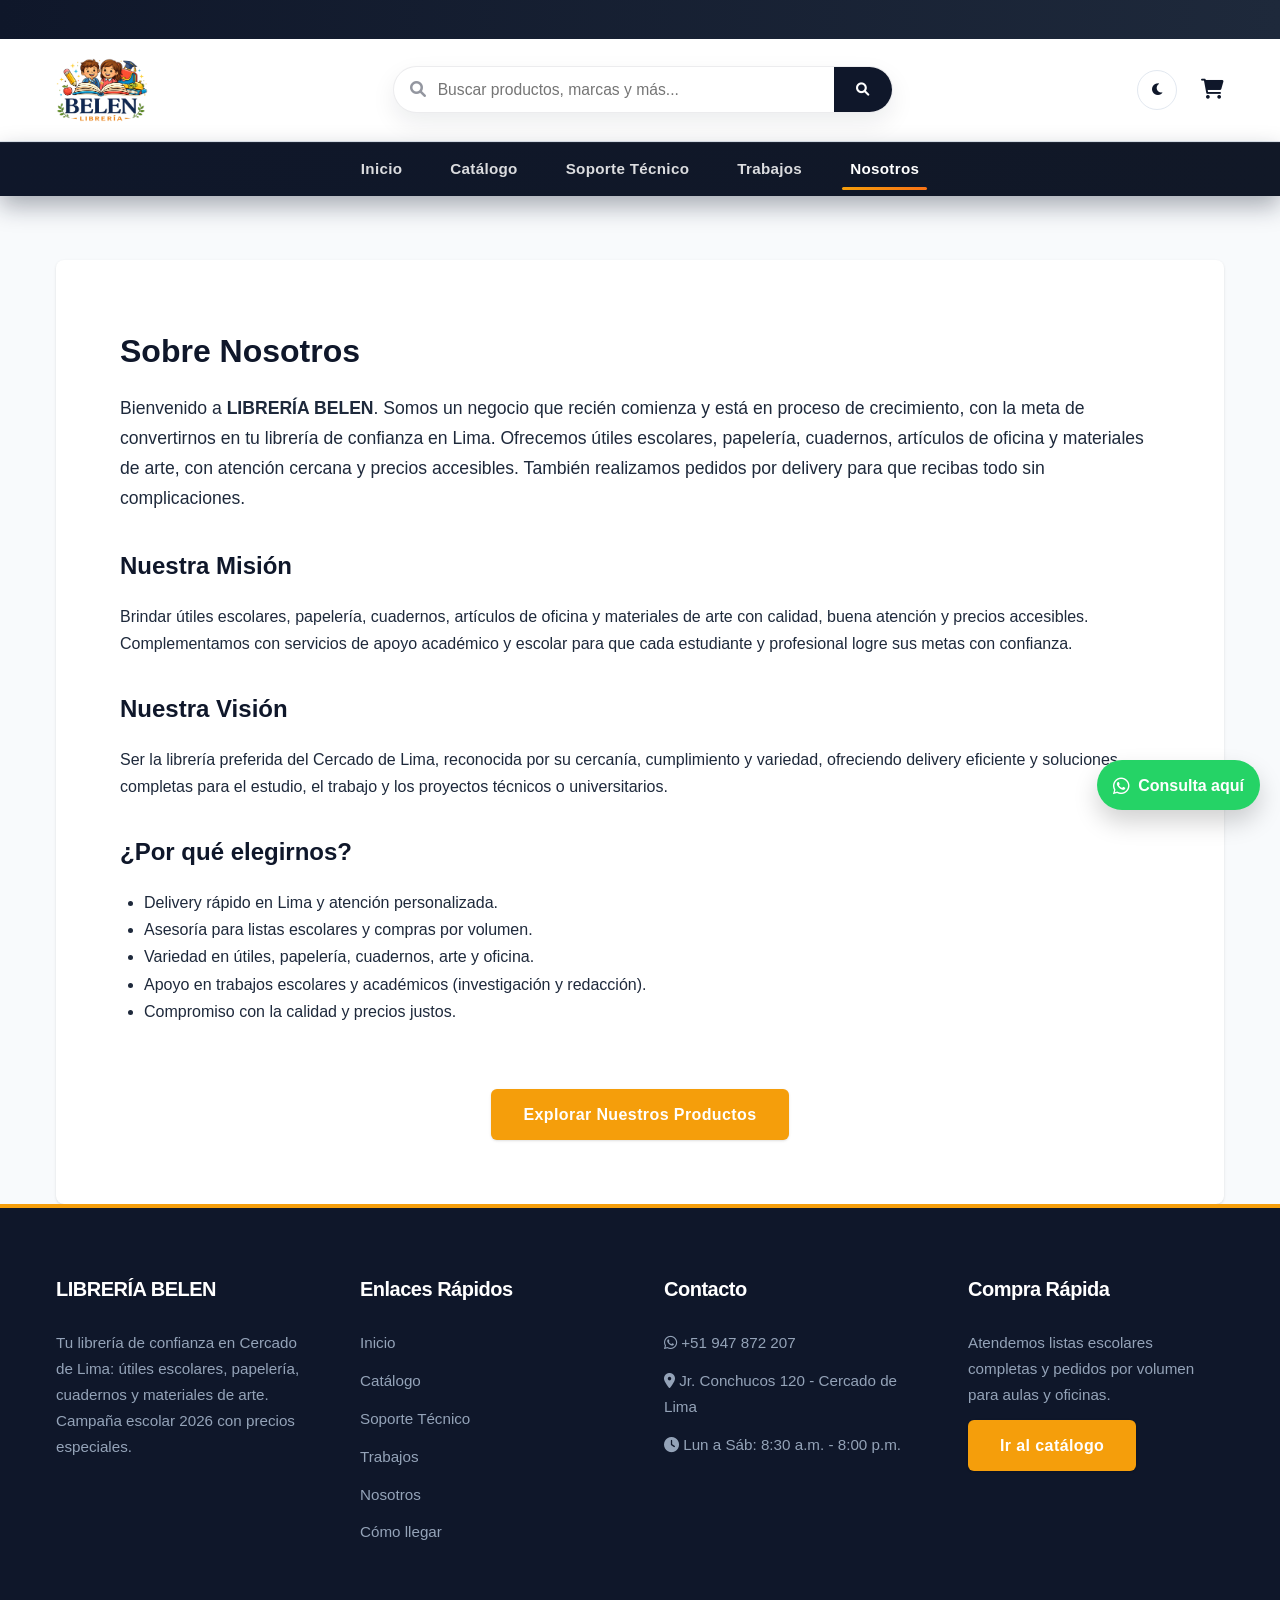
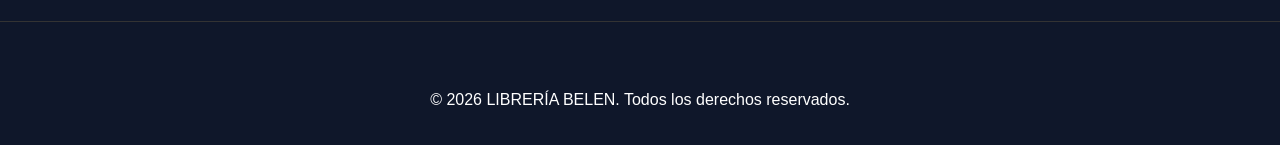
==== about.html @ 8f9d51c9 "nuevas mejoras" ====
<!DOCTYPE html>
<html lang="es">

<head>
    <meta charset="UTF-8">
    <meta name="viewport" content="width=device-width, initial-scale=1.0">
    <meta name="robots" content="index,follow,max-image-preview:large">
    <meta name="author" content="Libreria Belen">
    <meta name="description" content="Librería Belen: suministros de oficina, útiles escolares y materiales de arte con calidad y buen precio. Atención personalizada y campaña escolar 2026.">
    <meta http-equiv="Content-Security-Policy" content="default-src 'self'; base-uri 'self'; form-action 'self'; frame-ancestors 'self'; object-src 'none'; script-src 'self' 'unsafe-inline' https://static.cloudflareinsights.com; style-src 'self' 'unsafe-inline'; img-src 'self' data: https://via.placeholder.com; font-src 'self'; connect-src 'self' https://cloudflareinsights.com; frame-src https://www.google.com; upgrade-insecure-requests">
    <title>Nosotros - LIBRERÍA BELEN</title>
    <link rel="canonical" href="https://libreria-belen.com/about">
    <link rel="alternate" hreflang="es-PE" href="https://libreria-belen.com/about">
    <meta property="og:type" content="website">
    <meta property="og:site_name" content="Libreria Belen">
    <meta property="og:title" content="Nosotros - LIBRERIA BELEN">
    <meta property="og:description" content="Conoce nuestra historia, misión y visión en Librería Belén.">
    <meta property="og:url" content="https://libreria-belen.com/about">
    <meta property="og:image" content="https://libreria-belen.com/img/logonuevo.png">
    <meta name="twitter:card" content="summary_large_image">
    <meta name="cf-beacon-token" content="YOUR_CF_BEACON_TOKEN">
    <link rel="preconnect" href="https://wa.me" crossorigin>
    <link rel="stylesheet" href="css/style.css?v=20260213a">
    <link rel="stylesheet" href="vendor/fontawesome/css/all.min.css">
    <script type="application/ld+json">
        {
            "@context": "https://schema.org",
            "@type": "AboutPage",
            "name": "Sobre Libreria Belen",
            "url": "https://libreria-belen.com/about"
        }
    </script>
</head>

<body>
    <a class="skip-link" href="#main-content">Saltar al contenido principal</a>

    <div class="announcement-bar">
        <div class="announcement-content">
            <p><i class="fas fa-store"></i> Atención en tienda: Lun a Sáb de 8:30 a.m. a 8:00 p.m.</p>
            <a href="https://wa.me/51947872207?text=Hola%20Librer%C3%ADa%20Bel%C3%A9n%2C%20quisiera%20consultar%20sobre%20sus%20productos%2C%20stock%20y%20precios." target="_blank" rel="noopener">
                <i class="fab fa-whatsapp"></i> Pedidos por WhatsApp
            </a>
        </div>
    </div>

    <!-- Encabezado -->
    <header class="main-header">
        <div class="header-container">
            <a href="index.html" class="logo">
                <img src="img/logonuevo.png" alt="Librería Belen" width="220" height="64" decoding="async" fetchpriority="high">
            </a>

            <div class="search-bar" style="position: relative;">
                <input type="text" id="searchInput" placeholder="Buscar productos, marcas y más..."
                    oninput="handleSearchInput(this.value)">
                <button type="button" onclick="executeSearch()" aria-label="Buscar productos"><i class="fas fa-search"></i></button>
                <div id="searchResults" class="search-results-dropdown"></div>
            </div>

            <div class="nav-icons">
                <button type="button" class="theme-toggle" data-theme-toggle aria-label="Cambiar tema visual">
                    <i class="fas fa-moon"></i>
                </button>
                <button type="button" class="cart-icon" onclick="window.location.href='catalog.html'" aria-label="Ir al catálogo">
                    <i class="fas fa-shopping-cart"></i>
                    <span class="cart-count">0</span>
                </button>
                <button type="button" class="mobile-menu-btn" onclick="toggleMobileMenu()" aria-label="Abrir menú móvil">
                    <i class="fas fa-bars"></i>
                </button>
            </div>
        </div>
    </header>

    <nav class="nav-links">
        <div class="container">
            <ul>
                <li><a href="index.html">Inicio</a></li>
                <li><a href="catalog.html">Catálogo</a></li>
                <li><a href="support.html">Soporte Técnico</a></li>
                <li><a href="trabajos.html">Trabajos</a></li>
                <li><a href="about.html" class="active">Nosotros</a></li>
            </ul>
        </div>
    </nav>

    <!-- Contenido principal -->
    <main id="main-content" class="container" tabindex="-1">
        <div class="about-content">
            <h1 style="color: var(--primary-color); margin-bottom: var(--spacing-sm);">Sobre Nosotros</h1>
            <p style="font-size: 1.1rem; margin-bottom: var(--spacing-md);">
                Bienvenido a <strong>LIBRERÍA BELEN</strong>. Somos un negocio que recién comienza y está en proceso de
                crecimiento, con la meta de convertirnos en tu librería de confianza en Lima. Ofrecemos útiles escolares,
                papelería, cuadernos, artículos de oficina y materiales de arte, con atención cercana y precios accesibles.
                También realizamos pedidos por delivery para que recibas todo sin complicaciones.
            </p>

            <h2 style="color: var(--primary-color); margin-bottom: var(--spacing-sm);">Nuestra Misión</h2>
            <p style="margin-bottom: var(--spacing-md);">
                Brindar útiles escolares, papelería, cuadernos, artículos de oficina y materiales de arte con calidad,
                buena atención y precios accesibles. Complementamos con servicios de apoyo académico y escolar para que
                cada estudiante y profesional logre sus metas con confianza.
            </p>

            <h2 style="color: var(--primary-color); margin-bottom: var(--spacing-sm);">Nuestra Visión</h2>
            <p style="margin-bottom: var(--spacing-md);">
                Ser la librería preferida del Cercado de Lima, reconocida por su cercanía, cumplimiento y variedad,
                ofreciendo delivery eficiente y soluciones completas para el estudio, el trabajo y los proyectos
                técnicos o universitarios.
            </p>

            <h2 style="color: var(--primary-color); margin-bottom: var(--spacing-sm);">¿Por qué elegirnos?</h2>
            <ul style="list-style: disc; margin-left: 1.5rem; margin-bottom: var(--spacing-md);">
                <li>Delivery rápido en Lima y atención personalizada.</li>
                <li>Asesoría para listas escolares y compras por volumen.</li>
                <li>Variedad en útiles, papelería, cuadernos, arte y oficina.</li>
                <li>Apoyo en trabajos escolares y académicos (investigación y redacción).</li>
                <li>Compromiso con la calidad y precios justos.</li>
            </ul>

            <div style="text-align: center; margin-top: var(--spacing-lg);">
                <a href="catalog.html" class="btn btn-primary">Explorar Nuestros Productos</a>
            </div>
        </div>
    </main>

    <!-- Pie de pagina -->
    <footer>
        <div class="container footer-content">
            <div class="footer-section">
                <h3>LIBRERÍA BELEN</h3>
                <p>Tu librería de confianza en Cercado de Lima: útiles escolares, papelería, cuadernos y materiales de arte. Campaña escolar 2026 con precios especiales.</p>
            </div>
            <div class="footer-section">
                <h3>Enlaces Rápidos</h3>
                <ul>
                    <li><a href="index.html">Inicio</a></li>
                    <li><a href="catalog.html">Catálogo</a></li>
                    <li><a href="support.html">Soporte Técnico</a></li>
                    <li><a href="trabajos.html">Trabajos</a></li>
                    <li><a href="about.html">Nosotros</a></li>
                    <li><a href="https://maps.app.goo.gl/QyMt76Eo8Yr2KrZt5" target="_blank" rel="noopener">Cómo llegar</a></li>
                </ul>
            </div>
            <div class="footer-section">
                <h3>Contacto</h3>
                <p>
                    <i class="fab fa-whatsapp"></i>
                    <a href="https://wa.me/51947872207?text=Hola%20Librer%C3%ADa%20Bel%C3%A9n%2C%20quisiera%20consultar%20sobre%20sus%20productos%2C%20stock%20y%20precios." target="_blank" rel="noopener">+51 947 872 207</a>
                </p>
                <p><i class="fas fa-map-marker-alt"></i> Jr. Conchucos 120 - Cercado de Lima</p>
                <p><i class="fas fa-clock"></i> Lun a Sáb: 8:30 a.m. - 8:00 p.m.</p>
            </div>
            <div class="footer-section">
                <h3>Compra Rápida</h3>
                <p>Atendemos listas escolares completas y pedidos por volumen para aulas y oficinas.</p>
                <a class="btn btn-primary" href="catalog.html">Ir al catálogo</a>
            </div>
        </div>
        <div
            style="text-align: center; padding-top: var(--spacing-lg); border-top: 1px solid #333; margin-top: var(--spacing-lg);">
            <p>&copy; <span data-current-year>2026</span> LIBRERÍA BELEN. Todos los derechos reservados.</p>
        </div>
    </footer>

    <!-- Navegacion inferior movil -->
    <nav class="mobile-bottom-nav">
        <a href="index.html">
            <i class="fas fa-home"></i>
            <span>Inicio</span>
        </a>
        <a href="catalog.html">
            <i class="fas fa-th"></i>
            <span>Catálogo</span>
        </a>
        <a href="#" onclick="openCart(); return false;">
            <i class="fas fa-shopping-cart"></i>
            <span>Carrito</span>
        </a>
        <a href="about.html" class="active">
            <i class="fas fa-info-circle"></i>
            <span>Nosotros</span>
        </a>
        <a href="support.html">
            <i class="fas fa-tools"></i>
            <span>Soporte</span>
        </a>
    </nav>

    <a class="whatsapp-float" href="https://wa.me/51947872207?text=Hola%20Librer%C3%ADa%20Bel%C3%A9n%2C%20quisiera%20consultar%20sobre%20sus%20productos%2C%20stock%20y%20precios." target="_blank" rel="noopener">
        <i class="fab fa-whatsapp"></i>
        <span>Consulta aquí</span>
    </a>

    <script src="js/app.js?v=20260213a" defer></script>
</body>

</html>
---- css/style.css ----
:root {
    /* Colors - Premium Navy & Gold Palette */
    --primary-color: #0f172a;
    /* Slate 900 */
    --primary-light: #334155;
    /* Slate 700 */
    --accent-color: #f59e0b;
    /* Amber 500 */
    --accent-hover: #d97706;
    /* Amber 600 */
    --bg-color: #f8fafc;
    /* Slate 50 */
    --surface-color: #ffffff;
    --text-color: #1e293b;
    /* Slate 800 */
    --text-light: #64748b;
    /* Slate 500 */
    --border-color: #e2e8f0;
    /* Slate 200 */

    /* Spacing - More breathing room */
    --spacing-xs: 0.5rem;
    /* 8px */
    --spacing-sm: 1rem;
    /* 16px */
    --spacing-md: 2rem;
    /* 32px - Increased */
    --spacing-lg: 4rem;
    /* 64px - Increased */
    --spacing-xl: 8rem;
    /* 128px - Increased */

    /* Typography */
    --font-heading: 'Inter', sans-serif;
    --font-body: 'Inter', sans-serif;

    /* Shadows - Soft & Modern */
    --shadow-sm: 0 1px 3px 0 rgb(0 0 0 / 0.1), 0 1px 2px -1px rgb(0 0 0 / 0.1);
    --shadow-md: 0 4px 6px -1px rgb(0 0 0 / 0.1), 0 2px 4px -1px rgb(0 0 0 / 0.06);
    --shadow-lg: 0 10px 15px -3px rgb(0 0 0 / 0.1), 0 4px 6px -4px rgb(0 0 0 / 0.1);
    --shadow-inner: inset 0 2px 4px 0 rgb(0 0 0 / 0.05);

    /* Transitions */
    --transition-fast: 0.2s cubic-bezier(0.4, 0, 0.2, 1);
    --transition-smooth: 0.3s cubic-bezier(0.4, 0, 0.2, 1);
}

:root[data-theme="night"] {
    --primary-color: #dbeafe;
    --primary-light: #93c5fd;
    --accent-color: #f59e0b;
    --accent-hover: #fbbf24;
    --bg-color: #0b1220;
    --surface-color: #111a2e;
    --text-color: #e2e8f0;
    --text-light: #94a3b8;
    --border-color: #22314d;
}

* {
    margin: 0;
    padding: 0;
    box-sizing: border-box;
}

body {
    font-family: var(--font-body);
    background-color: var(--bg-color);
    color: var(--text-color);
    line-height: 1.7;
    -webkit-font-smoothing: antialiased;
}

html,
body {
    max-width: 100%;
    overflow-x: hidden;
}

:focus-visible {
    outline: 3px solid rgba(245, 158, 11, 0.7);
    outline-offset: 2px;
}

.skip-link {
    position: absolute;
    left: -9999px;
    top: auto;
    width: 1px;
    height: 1px;
    overflow: hidden;
    z-index: 5000;
}

.skip-link:focus {
    left: 1rem;
    top: 1rem;
    width: auto;
    height: auto;
    background: #0f172a;
    color: #fff;
    padding: 0.65rem 1rem;
    border-radius: 8px;
    box-shadow: var(--shadow-md);
}

.announcement-bar {
    background: linear-gradient(90deg, #0f172a, #1e293b);
    color: #f8fafc;
    font-size: 0.9rem;
    overflow: hidden;
}

.announcement-content {
    margin: 0;
    padding: 0.45rem var(--spacing-sm);
    display: inline-flex;
    width: max-content;
    max-width: none;
    align-items: center;
    gap: 2rem;
    white-space: nowrap;
    padding-left: 100%;
    animation: announcementTicker 24s linear infinite;
}

.announcement-content:hover {
    animation-play-state: paused;
}

.announcement-content p {
    margin: 0;
    display: inline-flex;
    align-items: center;
    gap: 0.45rem;
}

.announcement-content a {
    color: #fcd34d;
    font-weight: 700;
    display: inline-flex;
    align-items: center;
    gap: 0.4rem;
}

@keyframes announcementTicker {
    0% {
        transform: translateX(0);
    }
    100% {
        transform: translateX(-100%);
    }
}

a {
    text-decoration: none;
    color: inherit;
}

ul {
    list-style: none;
}

img {
    max-width: 100%;
    height: auto;
    display: block;
}

/* Encabezado */
.main-header {
    background-color: var(--surface-color);
    /* White header for cleanliness */
    color: var(--text-color);
    padding: var(--spacing-sm) 0;
    position: static;
    box-shadow: none;
    border-bottom: 1px solid var(--border-color);
}

.header-container {
    max-width: 1200px;
    margin: 0 auto;
    padding: 0 var(--spacing-sm);
    display: flex;
    justify-content: space-between;
    align-items: center;
    gap: var(--spacing-md);
}

.logo {
    font-size: 1.5rem;
    font-weight: 800;
    color: var(--primary-color);
    letter-spacing: -0.025em;
    text-transform: uppercase;
    display: flex;
    align-items: center;
    line-height: 1;
}

.logo span {
    color: var(--accent-color);
}

.logo img {
    height: 70px;
    width: auto;
    display: block;
}

.search-bar {
    flex: 1;
    max-width: 500px;
    display: flex;
    box-shadow: 0 10px 25px rgba(15, 23, 42, 0.08);
    border-radius: 999px;
    overflow: hidden;
    border: 1px solid rgba(15, 23, 42, 0.08);
    background: #fff;
    position: relative;
}

.search-bar input {
    width: 100%;
    padding: 0.85rem 1.2rem 0.85rem 2.75rem;
    border: none;
    outline: none;
    font-size: 0.98rem;
    color: var(--text-color);
    background: transparent;
}

.search-bar button {
    background: linear-gradient(135deg, var(--primary-color), #0f172a);
    border: none;
    padding: 0 1.4rem;
    cursor: pointer;
    color: #fff;
    transition: var(--transition-fast);
}

.search-bar button:hover {
    transform: translateY(-1px);
    box-shadow: 0 8px 18px rgba(15, 23, 42, 0.25);
}

.search-bar::before {
    content: "\f002";
    font-family: "Font Awesome 6 Free";
    font-weight: 900;
    position: absolute;
    left: 16px;
    top: 50%;
    transform: translateY(-50%);
    color: rgba(15, 23, 42, 0.45);
    pointer-events: none;
}

.search-bar:focus-within {
    border-color: rgba(245, 158, 11, 0.5);
    box-shadow: 0 14px 30px rgba(245, 158, 11, 0.2);
}

.nav-icons {
    display: flex;
    gap: 1.5rem;
    align-items: center;
}

.cart-icon {
    position: relative;
    cursor: pointer;
    font-size: 1.25rem;
    color: var(--primary-color);
    transition: var(--transition-fast);
    background: none;
    border: none;
}

.cart-icon:hover {
    color: var(--accent-color);
}

.cart-count {
    position: absolute;
    top: -8px;
    right: -10px;
    background-color: var(--accent-color);
    color: white;
    font-size: 0.7rem;
    font-weight: bold;
    min-width: 18px;
    height: 18px;
    padding: 0 4px;
    border-radius: 10px;
    display: flex;
    align-items: center;
    justify-content: center;
    box-shadow: var(--shadow-sm);
}

.cart-count.is-empty {
    display: none;
}

/* Barra de navegacion (secundaria) */
.nav-links {
    background: linear-gradient(90deg, #0f172a, #111827);
    box-shadow: 0 10px 25px rgba(15, 23, 42, 0.35);
    border-top: 1px solid rgba(255, 255, 255, 0.06);
}

.nav-links .container {
    max-width: 1200px;
    margin: 0 auto;
    padding: 0 var(--spacing-sm);
}

.nav-links ul {
    display: flex;
    gap: 2rem;
    justify-content: center;
}

.nav-links a {
    display: block;
    padding: 0.85rem 0.5rem;
    font-weight: 600;
    color: rgba(255, 255, 255, 0.85);
    transition: var(--transition-fast);
    position: relative;
    font-size: 0.95rem;
    letter-spacing: 0.02em;
}

.nav-links a:hover {
    color: #fff;
    transform: translateY(-1px);
}

.nav-links a.active {
    color: white;
    font-weight: 600;
}

.nav-links a.active::after {
    content: '';
    position: absolute;
    bottom: 6px;
    left: 0;
    right: 0;
    height: 3px;
    background: linear-gradient(90deg, #f59e0b, #f97316);
    border-radius: 2px;
}

/* Seccion hero */
.hero {
    background-color: var(--primary-color);
    padding: 0;
    height: 500px;
    display: flex;
    align-items: stretch;
    justify-content: center;
    text-align: center;
    color: var(--text-color);
    margin-bottom: 3rem;
    border-radius: 0 0 20px 20px;
    overflow: hidden;
}

.hero h1 {
    font-size: 3.5rem;
    /* Larger title */
    margin-bottom: 1.5rem;
    font-weight: 800;
    color: #000;
    letter-spacing: -0.05em;
    line-height: 1.2;
    text-shadow: none;
}

.hero p {
    font-size: 1.25rem;
    margin-bottom: 2.5rem;
    opacity: 1;
    color: #000;
    max-width: 600px;
    margin-left: auto;
    margin-right: auto;
    font-weight: 700;
}

.hero-carousel {
    position: relative;
}

.hero-slide {
    position: absolute;
    inset: 0;
    display: flex;
    align-items: center;
    justify-content: center;
    background-size: cover;
    background-position: center;
    opacity: 0;
    transition: opacity 0.6s ease;
}

.hero-slide.active {
    opacity: 1;
    z-index: 1;
}

.hero-slide .container {
    padding: 2rem 1rem;
}

.hero-dot {
    width: 10px;
    height: 10px;
    border-radius: 50%;
    border: none;
    background: rgba(15, 23, 42, 0.25);
    cursor: pointer;
}

.hero-dot.active {
    background: #f59e0b;
}

.btn {
    display: inline-flex;
    align-items: center;
    justify-content: center;
    padding: 0.75rem 2rem;
    border-radius: 6px;
    font-weight: 600;
    text-align: center;
    cursor: pointer;
    transition: var(--transition-smooth);
    border: none;
    font-size: 1rem;
    letter-spacing: 0.025em;
    box-shadow: var(--shadow-sm);
}

.btn:hover {
    transform: translateY(-1px);
    box-shadow: var(--shadow-md);
}

.btn-primary {
    background-color: var(--accent-color);
    color: white;
}

.btn-primary:hover {
    background-color: var(--accent-hover);
}

/* Location Section */
.location-section {
    background: linear-gradient(180deg, #ffffff 0%, #f8fafc 100%);
    padding: 3.5rem 0 4rem;
    margin-bottom: 2rem;
    padding-left: 0.25rem;
    padding-right: 0.25rem;
}

.location-grid {
    display: grid;
    grid-template-columns: 1.1fr 1fr;
    gap: 2rem;
    align-items: stretch;
    border: 1px solid rgba(148, 163, 184, 0.26);
    border-radius: 18px;
    padding: 1rem;
    background:
        linear-gradient(145deg, rgba(255, 255, 255, 0.96), rgba(248, 250, 252, 0.96)),
        #fff;
    box-shadow: 0 16px 32px rgba(15, 23, 42, 0.08);
}

.location-card {
    background: #fff;
    border-radius: 16px;
    padding: 2rem;
    box-shadow: 0 20px 40px rgba(15, 23, 42, 0.1);
    border: 1px solid rgba(15, 23, 42, 0.06);
    display: flex;
    flex-direction: column;
    gap: 1.2rem;
}

.location-title h2 {
    margin: 0 0 0.4rem;
    font-size: 2rem;
    letter-spacing: -0.02em;
    color: #0f172a;
}

.location-title p {
    margin: 0;
    color: #475569;
    font-size: 1rem;
    line-height: 1.6;
}

.location-badge {
    display: inline-flex;
    align-items: center;
    padding: 0.3rem 0.75rem;
    background: #fff7ed;
    color: #f97316;
    border-radius: 999px;
    font-weight: 700;
    font-size: 0.75rem;
    text-transform: uppercase;
    letter-spacing: 0.08em;
    margin-bottom: 0.6rem;
}

.location-details {
    display: grid;
    gap: 0.6rem;
    color: #334155;
    font-weight: 600;
}

.location-details i {
    color: #f59e0b;
    margin-right: 0.45rem;
}

.location-details a {
    color: #0f172a;
    text-decoration: none;
}

.location-actions {
    margin-top: auto;
}

.location-map {
    border-radius: 16px;
    overflow: hidden;
    box-shadow: 0 20px 40px rgba(15, 23, 42, 0.12);
    border: 1px solid rgba(15, 23, 42, 0.06);
    min-height: 360px;
}

.location-map iframe {
    width: 100%;
    height: 100%;
    border: 0;
    min-height: 360px;
}

@media (max-width: 900px) {
    .location-grid {
        grid-template-columns: 1fr;
    }
}

/* Animacion CTA del hero */
.hero .btn-primary {
    position: relative;
    animation: heroPulse 1.6s ease-in-out infinite;
    box-shadow: 0 10px 25px rgba(0, 0, 0, 0.2), 0 0 0 rgba(245, 158, 11, 0.6);
}

.hero .btn-primary::after {
    content: "";
    position: absolute;
    inset: -8px;
    border-radius: inherit;
    border: 2px solid rgba(245, 158, 11, 0.45);
    opacity: 0;
    animation: heroRing 1.6s ease-out infinite;
}

@keyframes heroPulse {
    0% { transform: translateY(0) scale(1); }
    40% { transform: translateY(-4px) scale(1.03); }
    70% { transform: translateY(1px) scale(0.99); }
    100% { transform: translateY(0) scale(1); }
}

@keyframes heroRing {
    0% { opacity: 0.7; transform: scale(0.98); }
    100% { opacity: 0; transform: scale(1.15); }
}

/* Cuadricula de productos */
.container {
    max-width: 1200px;
    margin: 0 auto;
    padding: 0 var(--spacing-sm);
}

.section-title {
    font-size: 2rem;
    margin-bottom: 2rem;
    color: var(--text-color);
    border-left: none;
    /* Remove conflicting style */
    padding-left: 0;
    text-align: center;
    font-weight: 800;
    letter-spacing: -0.03em;
    position: relative;
    padding-bottom: 1rem;
}

.section-title::after {
    content: '';
    position: absolute;
    bottom: 0;
    left: 50%;
    transform: translateX(-50%);
    width: 60px;
    height: 4px;
    background-color: var(--accent-color);
    border-radius: 2px;
}

.product-grid {
    display: grid;
    grid-template-columns: repeat(auto-fill, minmax(220px, 1fr));
    gap: var(--spacing-md);
    margin-bottom: var(--spacing-xl);
}

.product-card {
    background: white;
    border: 1px solid var(--border-color);
    border-radius: 12px;
    overflow: hidden;
    transition: var(--transition-smooth);
    display: flex;
    flex-direction: column;
    box-shadow: var(--shadow-sm);
}

.product-card:hover {
    box-shadow: var(--shadow-lg);
    transform: translateY(-4px);
    border-color: var(--accent-color);
}

.product-image {
    width: 100%;
    aspect-ratio: 1;
    background-color: #f1f5f9;
    overflow: hidden;
    position: relative;
}

.product-image img {
    width: 100%;
    height: 100%;
    object-fit: cover;
    transition: transform 0.5s ease;
}

.product-card:hover .product-image img {
    transform: scale(1.05);
}

.product-info {
    padding: 1.5rem;
    display: flex;
    flex-direction: column;
    flex: 1;
}

.product-title {
    font-size: 1.1rem;
    margin-bottom: 0.5rem;
    font-weight: 600;
    line-height: 1.4;
    color: var(--text-color);
    display: -webkit-box;
    -webkit-line-clamp: 2;
    line-clamp: 2;
    /* Fix linting error */
    -webkit-box-orient: vertical;
    overflow: hidden;
}

.product-price {
    font-size: 1.5rem;
    color: var(--primary-color);
    font-weight: 800;
    margin-bottom: 1rem;
    letter-spacing: -0.05em;
}

.cart-item-price {
    color: var(--primary-color);
    font-weight: 700;
    font-size: 0.95rem;
}

.price-range-labels {
    display: flex;
    justify-content: space-between;
    margin-top: 5px;
    font-size: 0.9rem;
}

.prices-pending .product-price,
.prices-pending .detail-price,
.prices-pending .search-item-price,
.prices-pending .cart-item-price,
.prices-pending #cartTotal,
.prices-pending #priceValue,
.prices-pending .price-range-labels span {
    font-size: 0.72rem !important;
    letter-spacing: 0.08em;
    font-weight: 700;
    text-transform: uppercase;
    color: var(--primary-color);
    white-space: nowrap;
    line-height: 1.2;
}

.prices-pending .price-range-labels {
    justify-content: flex-end;
}

.prices-pending .price-range-labels span:first-child {
    display: none;
}

.product-actions {
    margin-top: auto;
    display: flex;
    flex-wrap: wrap;
    gap: 0.75rem;
}

:root[data-theme="night"] .main-header {
    background: rgba(12, 20, 35, 0.96);
    border-bottom-color: rgba(71, 85, 105, 0.45);
}

:root[data-theme="night"] .search-bar {
    background: #0f1a31;
    border-color: rgba(71, 85, 105, 0.6);
    box-shadow: 0 10px 24px rgba(2, 6, 23, 0.45);
}

:root[data-theme="night"] .search-bar::before {
    color: rgba(203, 213, 225, 0.68);
}

:root[data-theme="night"] .search-bar input {
    color: #e2e8f0;
}

:root[data-theme="night"] .search-bar input::placeholder {
    color: rgba(203, 213, 225, 0.72);
}

:root[data-theme="night"] .theme-toggle {
    background: #0f1a31;
    border-color: rgba(71, 85, 105, 0.6);
    color: #f8fafc;
}

:root[data-theme="night"] .product-card,
:root[data-theme="night"] .conversion-strip-card,
:root[data-theme="night"] .location-card,
:root[data-theme="night"] .location-map,
:root[data-theme="night"] .support-tech-shell,
:root[data-theme="night"] .support-tech-card,
:root[data-theme="night"] .support-tech-visual,
:root[data-theme="night"] .modal-content,
:root[data-theme="night"] .search-results-dropdown,
:root[data-theme="night"] .filter-group,
:root[data-theme="night"] .sidebar {
    background-color: #111a2e;
    border-color: rgba(71, 85, 105, 0.45);
    color: #e2e8f0;
}

:root[data-theme="night"] .support-tech-head p,
:root[data-theme="night"] .conversion-strip-card p,
:root[data-theme="night"] .location-title p,
:root[data-theme="night"] .product-meta,
:root[data-theme="night"] .product-card p {
    color: #94a3b8;
}

:root[data-theme="night"] .btn-outline-light {
    background: #0f1a31;
    border-color: rgba(71, 85, 105, 0.7);
    color: #e2e8f0;
}

:root[data-theme="night"] .footer-content a:hover {
    color: #fbbf24;
}

:root[data-theme="night"] .home-main {
    background:
        radial-gradient(circle at 14% 10%, rgba(245, 158, 11, 0.08), transparent 34%),
        radial-gradient(circle at 86% 20%, rgba(56, 189, 248, 0.1), transparent 33%),
        linear-gradient(180deg, rgba(8, 14, 26, 0.96), rgba(10, 17, 31, 0.98));
}

:root[data-theme="night"] .home-featured,
:root[data-theme="night"] .location-grid {
    border-color: rgba(71, 85, 105, 0.48);
    background:
        linear-gradient(160deg, rgba(17, 26, 46, 0.96), rgba(15, 23, 42, 0.92)),
        #111a2e;
    box-shadow: 0 18px 34px rgba(2, 6, 23, 0.46);
}

:root[data-theme="night"] .page-home .section-title {
    color: #e2e8f0;
}

:root[data-theme="night"] .page-home .carousel-track .product-card {
    border-color: rgba(71, 85, 105, 0.52);
    box-shadow: 0 12px 24px rgba(2, 6, 23, 0.42);
}

:root[data-theme="night"] .page-home footer {
    background:
        radial-gradient(circle at 14% 16%, rgba(245, 158, 11, 0.14), transparent 36%),
        linear-gradient(120deg, #070d18, #0a1222 58%, #0d1728);
    border-top-color: rgba(245, 158, 11, 0.38);
}

:root[data-theme="night"] .page-home .footer-section p,
:root[data-theme="night"] .page-home .footer-section li,
:root[data-theme="night"] .page-home .footer-section a {
    color: #cbd5e1;
}

:root[data-theme="night"] .page-home .conversion-strip-note,
:root[data-theme="night"] .page-home .support-cta-note {
    color: #6ee7b7;
}

:root[data-theme="night"] .jobs-shell,
:root[data-theme="night"] .jobs-card,
:root[data-theme="night"] .jobs-divider {
    border-color: rgba(71, 85, 105, 0.5);
    color: #e2e8f0;
    background-color: #111a2e;
}

:root[data-theme="night"] .jobs-shell {
    background:
        radial-gradient(circle at 15% 15%, rgba(56, 189, 248, 0.1), transparent 35%),
        radial-gradient(circle at 80% 85%, rgba(245, 158, 11, 0.11), transparent 40%),
        linear-gradient(145deg, rgba(15, 23, 42, 0.96), rgba(17, 24, 39, 0.96));
}

:root[data-theme="night"] .jobs-shell::before {
    opacity: 0.15;
}

:root[data-theme="night"] .jobs-intro p,
:root[data-theme="night"] .jobs-list li,
:root[data-theme="night"] .jobs-card p {
    color: #cbd5e1;
}

:root[data-theme="night"] .jobs-badge {
    background: rgba(251, 191, 36, 0.15);
    color: #fde68a;
}

:root[data-theme="night"] .jobs-list i {
    color: #fcd34d;
    background: rgba(251, 191, 36, 0.14);
}

:root[data-theme="night"] .jobs-note {
    color: #fbbf24;
}

:root[data-theme="night"] .jobs-card-line {
    background: linear-gradient(90deg, rgba(251, 191, 36, 0.15), rgba(251, 191, 36, 0.58), rgba(251, 191, 36, 0.15));
}

:root[data-theme="night"] .jobs-card li span {
    background: rgba(251, 191, 36, 0.2);
    border-color: rgba(251, 191, 36, 0.45);
    color: #fde68a;
}

:root[data-theme="night"] .jobs-divider {
    background:
        linear-gradient(180deg, rgba(15, 23, 42, 0.96), rgba(17, 24, 39, 0.96)),
        repeating-linear-gradient(90deg, rgba(251, 191, 36, 0.12) 0 2px, transparent 2px 15px);
}

:root[data-theme="night"] .jobs-divider::before {
    background: rgba(251, 191, 36, 0.55);
}

:root[data-theme="night"] .jobs-divider-label {
    color: #fde68a;
}

:root[data-theme="night"] .jobs-page-body .jobs-conversion-card {
    border-color: rgba(59, 130, 246, 0.35);
    background:
        radial-gradient(circle at 88% 12%, rgba(245, 158, 11, 0.22), transparent 45%),
        radial-gradient(circle at 15% 90%, rgba(56, 189, 248, 0.2), transparent 48%),
        linear-gradient(140deg, rgba(15, 23, 42, 0.97), rgba(17, 24, 39, 0.97) 62%, rgba(30, 41, 59, 0.96));
    box-shadow: 0 22px 38px rgba(2, 6, 23, 0.46);
}

:root[data-theme="night"] .jobs-page-body .jobs-conversion-card::after {
    background: radial-gradient(circle, rgba(245, 158, 11, 0.3), rgba(245, 158, 11, 0));
}

:root[data-theme="night"] .jobs-page-body .jobs-eyebrow {
    border-color: rgba(56, 189, 248, 0.5);
    background: rgba(59, 130, 246, 0.22);
    color: #bfdbfe;
}

:root[data-theme="night"] .jobs-page-body .jobs-conversion-copy h1 {
    color: #f8fafc;
}

:root[data-theme="night"] .jobs-page-body .jobs-conversion-copy p {
    color: #cbd5e1;
}

:root[data-theme="night"] .jobs-page-body .jobs-conversion-note {
    color: #6ee7b7;
}

:root[data-theme="night"] .jobs-page-body .jobs-highlight-item {
    border-color: rgba(71, 85, 105, 0.52);
    background: rgba(15, 23, 42, 0.7);
    box-shadow: 0 14px 24px rgba(2, 6, 23, 0.38);
}

:root[data-theme="night"] .jobs-page-body .jobs-highlight-item strong {
    color: #e2e8f0;
}

:root[data-theme="night"] .jobs-page-body .jobs-highlight-item p {
    color: #94a3b8;
}

:root[data-theme="night"] .jobs-page-body .jobs-highlight-item i {
    color: #bae6fd;
    background: linear-gradient(135deg, rgba(56, 189, 248, 0.24), rgba(251, 191, 36, 0.24));
}

:root[data-theme="night"] .jobs-page-body .jobs-divider {
    border-color: rgba(56, 189, 248, 0.36);
    background:
        linear-gradient(180deg, rgba(15, 23, 42, 0.96), rgba(17, 24, 39, 0.95)),
        repeating-linear-gradient(90deg, rgba(56, 189, 248, 0.16) 0 2px, transparent 2px 15px);
}

:root[data-theme="night"] .jobs-page-body .jobs-divider-label {
    color: #bae6fd;
}

:root[data-theme="night"] .jobs-page-body .jobs-divider-line {
    background: linear-gradient(90deg, rgba(56, 189, 248, 0.2), rgba(56, 189, 248, 0.75), rgba(251, 191, 36, 0.82));
}

:root[data-theme="night"] .jobs-page-body .jobs-shell {
    border-color: rgba(59, 130, 246, 0.34);
    background:
        radial-gradient(circle at 6% 10%, rgba(56, 189, 248, 0.16), transparent 38%),
        radial-gradient(circle at 96% 92%, rgba(245, 158, 11, 0.2), transparent 42%),
        linear-gradient(156deg, rgba(15, 23, 42, 0.97), rgba(17, 24, 39, 0.98), rgba(30, 41, 59, 0.96));
    box-shadow: 0 20px 36px rgba(2, 6, 23, 0.5);
}

:root[data-theme="night"] .jobs-page-body .jobs-shell::before {
    background: repeating-linear-gradient(180deg, rgba(56, 189, 248, 0.09) 0 1px, transparent 1px 30px);
    opacity: 0.28;
}

:root[data-theme="night"] .jobs-page-body .jobs-badge {
    background: rgba(56, 189, 248, 0.2);
    color: #bae6fd;
}

:root[data-theme="night"] .jobs-page-body .jobs-intro > p,
:root[data-theme="night"] .jobs-page-body .jobs-process li p {
    color: #cbd5e1;
}

:root[data-theme="night"] .jobs-page-body .jobs-list li,
:root[data-theme="night"] .jobs-page-body .jobs-process {
    border-color: rgba(71, 85, 105, 0.55);
    background: rgba(15, 23, 42, 0.7);
}

:root[data-theme="night"] .jobs-page-body .jobs-list i {
    color: #bae6fd;
    background: linear-gradient(135deg, rgba(56, 189, 248, 0.24), rgba(251, 191, 36, 0.22));
}

:root[data-theme="night"] .jobs-page-body .jobs-process h3 {
    color: #bae6fd;
}

:root[data-theme="night"] .jobs-page-body .jobs-process li span {
    border-color: rgba(56, 189, 248, 0.5);
    background: rgba(56, 189, 248, 0.2);
    color: #bae6fd;
}

:root[data-theme="night"] .jobs-page-body .jobs-actions .btn-outline-light {
    background: rgba(15, 23, 42, 0.72);
    border-color: rgba(71, 85, 105, 0.72);
    color: #e2e8f0;
}

:root[data-theme="night"] .jobs-page-body .jobs-note {
    color: #6ee7b7;
}

:root[data-theme="night"] .jobs-page-body .jobs-card {
    border-color: rgba(56, 189, 248, 0.42);
    background:
        radial-gradient(circle at 10% 12%, rgba(14, 165, 233, 0.2), transparent 42%),
        radial-gradient(circle at 90% 92%, rgba(245, 158, 11, 0.18), transparent 45%),
        linear-gradient(165deg, rgba(2, 6, 23, 0.98), rgba(15, 23, 42, 0.98));
}

:root[data-theme="night"] .jobs-page-body .jobs-card-intro,
:root[data-theme="night"] .jobs-page-body .jobs-card > p:last-child {
    color: #cbd5e1;
}

:root[data-theme="night"] .jobs-page-body .jobs-card-meta div {
    border-color: rgba(71, 85, 105, 0.6);
    background: rgba(2, 6, 23, 0.5);
}

:root[data-theme="night"] .jobs-page-body .jobs-card-meta span {
    color: #93c5fd;
}

.btn-cart {
    flex: 1;
    background-color: white;
    border: 1px solid var(--border-color);
    color: var(--text-color);
    padding: 0.6rem;
    font-size: 0.9rem;
    border-radius: 6px;
    font-weight: 600;
    transition: var(--transition-fast);
    display: flex;
    justify-content: center;
    align-items: center;
    gap: 0.5rem;
}

.btn-cart:hover {
    background-color: #f8fafc;
    border-color: var(--primary-color);
    color: var(--primary-color);
}

.btn-buy {
    flex: 1;
    background-color: var(--primary-color);
    border: 1px solid var(--primary-color);
    color: white;
    padding: 0.6rem;
    font-size: 0.9rem;
    border-radius: 6px;
    font-weight: 600;
    transition: var(--transition-fast);
}

.btn-buy:hover {
    background-color: var(--primary-light);
    border-color: var(--primary-light);
    box-shadow: var(--shadow-md);
}

.btn-whatsapp-product {
    flex: 1 1 100%;
    background-color: #16a34a;
    border: 1px solid #16a34a;
    color: #fff;
    padding: 0.55rem 0.6rem;
    font-size: 0.9rem;
    border-radius: 6px;
    font-weight: 600;
    transition: var(--transition-fast);
}

.btn-whatsapp-product:hover {
    background-color: #15803d;
    border-color: #15803d;
}

/* Pie de pagina */
footer {
    background-color: var(--primary-color);
    /* Dark Navy */
    color: white;
    padding: 4rem 0 2rem;
    margin-top: auto;
    border-top: 4px solid var(--accent-color);
}

.footer-content {
    display: grid;
    grid-template-columns: repeat(auto-fit, minmax(250px, 1fr));
    gap: 3rem;
}

.footer-section h3 {
    margin-bottom: 1.5rem;
    color: white;
    font-size: 1.25rem;
    font-weight: 700;
    letter-spacing: -0.025em;
}

.footer-section p,
.footer-section li {
    margin-bottom: 0.75rem;
    color: #94a3b8;
    /* Slate 400 */
    font-size: 0.95rem;
}

.footer-section a:hover {
    color: var(--accent-color);
    text-decoration: underline;
}

/* Utilidades */
.hidden {
    display: none !important;
}

/* Barra lateral del catalogo */
.catalog-layout {
    display: flex;
    gap: var(--spacing-lg);
    margin-top: var(--spacing-lg);
}

.sidebar {
    width: 250px;
    flex-shrink: 0;
}

.filter-group {
    background: white;
    padding: var(--spacing-sm);
    border-radius: 8px;
    border: 1px solid var(--border-color);
    margin-bottom: var(--spacing-md);
}

.brand-filter-list {
    max-height: 220px;
    overflow-y: auto;
    padding-right: 4px;
}

.filter-group h4 {
    margin-bottom: var(--spacing-sm);
    color: var(--primary-color);
}

.filter-item {
    display: flex;
    align-items: center;
    justify-content: space-between;
    gap: 0.5rem;
    margin-bottom: 0.5rem;
    cursor: pointer;
    padding: 0.4rem 0.5rem;
    border-radius: 8px;
    transition: background 0.2s ease;
}

.filter-item input {
    margin-right: 0.5rem;
}

.filter-item:hover {
    background: #f8fafc;
}

.filter-item span:first-child {
    display: flex;
    align-items: center;
    gap: 0.35rem;
}

.filter-item-main {
    margin-bottom: 0.25rem;
}

.filter-actions {
    display: inline-flex;
    align-items: center;
    gap: 0.35rem;
}

.filter-toggle {
    border: none;
    background: #f1f5f9;
    color: #475569;
    width: 28px;
    height: 28px;
    border-radius: 999px;
    cursor: pointer;
    transition: transform 0.2s ease, background 0.2s ease;
}

.filter-toggle:hover {
    background: #e2e8f0;
}

.filter-accordion.open .filter-toggle {
    transform: rotate(180deg);
}

.subcategory-list {
    display: none;
    padding: 0.25rem 0.25rem 0.75rem;
    gap: 0.4rem;
    flex-wrap: wrap;
}

.filter-accordion.open .subcategory-list {
    display: flex;
}

.subcategory-chip {
    display: inline-flex;
    align-items: center;
    justify-content: space-between;
    gap: 0.5rem;
    background: #fff;
    border: 1px solid rgba(15, 23, 42, 0.08);
    border-radius: 999px;
    padding: 0.25rem 0.6rem;
    font-size: 0.75rem;
    cursor: pointer;
    transition: transform 0.2s ease, box-shadow 0.2s ease;
}

.subcategory-chip:hover {
    transform: translateY(-1px);
    box-shadow: 0 6px 14px rgba(15, 23, 42, 0.12);
}

.filter-count {
    font-size: 0.75rem;
    color: #64748b;
    background: #eef2f7;
    padding: 0.1rem 0.5rem;
    border-radius: 999px;
    min-width: 2rem;
    text-align: center;
}

/* Pagina Nosotros */
.about-content {
    background: white;
    padding: var(--spacing-lg);
    border-radius: 8px;
    margin-top: var(--spacing-lg);
    box-shadow: var(--shadow-sm);
}

/* Elementos adicionales del carrito */
.btn-qty {
    width: 24px;
    height: 24px;
    border-radius: 4px;
    border: 1px solid var(--border-color);
    background: white;
    cursor: pointer;
    display: inline-flex;
    align-items: center;
    justify-content: center;
    transition: var(--transition-fast);
}

.btn-qty:hover {
    background: var(--bg-color);
    border-color: var(--primary-color);
}

/* Asegura que las imagenes de productos se contengan correctamente */
.product-image img {
    object-position: center;
}

/* Entradas de la barra lateral */
.filter-item {
    display: flex;
    align-items: center;
    gap: 0.5rem;
    font-size: 0.95rem;
    color: var(--text-color);
}

/* Boton movil de filtros - oculto en escritorio */
#mobile-filter-toggle {
    display: none;
    margin-bottom: var(--spacing-sm);
    width: 100%;
}

.mobile-only {
    display: none;
}

/* Estilos de paginacion */
.pagination-container {
    display: flex;
    justify-content: center;
    gap: 0.5rem;
    margin-top: 2rem;
    padding-bottom: 2rem;
}

.pagination-btn {
    width: 40px;
    height: 40px;
    border: 1px solid var(--border-color);
    background: white;
    border-radius: 6px;
    cursor: pointer;
    font-weight: 600;
    color: var(--text-color);
    transition: var(--transition-fast);
}

.pagination-btn:hover {
    border-color: var(--primary-color);
    color: var(--primary-color);
}

.pagination-btn.active {
    background-color: var(--primary-color);
    color: white;
    border-color: var(--primary-color);
}

.pagination-btn:disabled {
    opacity: 0.5;
    cursor: not-allowed;
}

@media (prefers-reduced-motion: reduce) {
    *,
    *::before,
    *::after {
        animation: none !important;
        transition: none !important;
        scroll-behavior: auto !important;
    }
}

/* Estilos del carrusel */
.carousel-container {
    position: relative;
    width: 100%;
    overflow: hidden;
    padding: 0 1rem;
}

.carousel-track {
    display: flex;
    gap: var(--spacing-md);
    overflow-x: auto;
    scroll-snap-type: x mandatory;
    scroll-behavior: smooth;
    padding-bottom: 1rem;
    /* Space for shadow */
    -ms-overflow-style: none;
    /* IE and Edge */
    scrollbar-width: none;
    /* Firefox */
    animation: carouselFloat 6s ease-in-out infinite;
}

/* Oculta la barra de desplazamiento */
.carousel-track::-webkit-scrollbar {
    display: none;
}

.carousel-track .product-card {
    min-width: 250px;
    /* Fixed width for carousel items */
    max-width: 250px;
    scroll-snap-align: start;
    flex-shrink: 0;
}

.carousel-btn {
    position: absolute;
    top: 50%;
    transform: translateY(-50%);
    background: white;
    border: 1px solid var(--border-color);
    width: 40px;
    height: 40px;
    border-radius: 50%;
    display: flex;
    align-items: center;
    justify-content: center;
    cursor: pointer;
    box-shadow: var(--shadow-md);
    z-index: 10;
    color: var(--primary-color);
    transition: var(--transition-fast);
}

.carousel-btn:hover {
    background: var(--primary-color);
    color: white;
    border-color: var(--primary-color);
}

.carousel-track .product-card {
    animation: cardFloat 4.5s ease-in-out infinite;
}

.carousel-track .product-card:nth-child(2n) {
    animation-delay: 0.6s;
}

.carousel-track .product-card:nth-child(3n) {
    animation-delay: 1.2s;
}

@keyframes cardFloat {
    0% { transform: translateY(0); }
    50% { transform: translateY(-6px); }
    100% { transform: translateY(0); }
}

@keyframes carouselFloat {
    0% { transform: translateY(0); }
    50% { transform: translateY(-2px); }
    100% { transform: translateY(0); }
}

.carousel-btn.prev {
    left: 0;
}

.carousel-btn.next {
    right: 0;
}

/* Desplegable de busqueda */
.search-results-dropdown {
    position: absolute;
    top: 100%;
    left: 0;
    width: 100%;
    background: #fff;
    border: 1px solid rgba(15, 23, 42, 0.08);
    border-radius: 16px;
    box-shadow: 0 20px 45px rgba(15, 23, 42, 0.18);
    z-index: 1000;
    max-height: 400px;
    overflow-y: auto;
    display: none;
    margin-top: 8px;
}

.search-results-dropdown.active {
    display: block;
}

.search-section-title {
    font-size: 0.75rem;
    text-transform: uppercase;
    letter-spacing: 0.08em;
    color: #6b7280;
    padding: 0.75rem 1rem 0.25rem;
}

.search-chips {
    display: flex;
    flex-wrap: wrap;
    gap: 0.5rem;
    padding: 0 1rem 0.75rem;
}

.search-chip {
    border: 1px solid rgba(15, 23, 42, 0.1);
    background: #f8fafc;
    color: #0f172a;
    padding: 0.35rem 0.7rem;
    border-radius: 999px;
    font-size: 0.8rem;
    cursor: pointer;
    transition: transform 0.2s, box-shadow 0.2s, background 0.2s;
}

.search-chip:hover {
    transform: translateY(-1px);
    background: #fff;
    box-shadow: 0 6px 14px rgba(15, 23, 42, 0.12);
}

.search-product-chip {
    display: inline-flex;
    gap: 0.5rem;
    align-items: center;
    font-weight: 600;
}

.search-product-chip strong {
    color: #111827;
}

.search-item {
    display: flex;
    align-items: center;
    gap: 1rem;
    padding: 0.85rem 1rem;
    cursor: pointer;
    transition: background 0.2s;
    border-bottom: 1px solid rgba(15, 23, 42, 0.06);
}

.search-item:last-child {
    border-bottom: none;
}

.search-item:hover {
    background: #f8fafc;
}

.search-item.active {
    background: #eef2ff;
}

.search-item img {
    width: 48px;
    height: 48px;
    object-fit: cover;
    border-radius: 10px;
    box-shadow: 0 6px 12px rgba(15, 23, 42, 0.12);
}

.search-item-info h4 {
    font-size: 0.95rem;
    margin-bottom: 0.1rem;
    color: var(--text-color);
}

.search-item-info p {
    font-size: 0.8rem;
    color: var(--text-light);
    margin: 0;
}

.search-mark {
    background: rgba(176, 138, 74, 0.22);
    color: inherit;
    border-radius: 4px;
    padding: 0 0.18em;
    box-decoration-break: clone;
    -webkit-box-decoration-break: clone;
}

.search-item-price {
    margin-left: auto;
    font-weight: 700;
    color: #111827;
    font-size: 0.9rem;
}

/* Boton flotante de WhatsApp */
.whatsapp-float {
    position: fixed;
    right: 20px;
    bottom: 90px;
    z-index: 3000;
    display: inline-flex;
    align-items: center;
    gap: 0.5rem;
    background: #25D366;
    color: #fff;
    padding: 0.7rem 1rem;
    border-radius: 999px;
    font-weight: 700;
    box-shadow: 0 12px 24px rgba(0, 0, 0, 0.18);
    transition: transform 0.2s ease, box-shadow 0.2s ease;
}

.whatsapp-float i {
    font-size: 1.2rem;
}

.whatsapp-float:hover {
    transform: translateY(-2px);
    box-shadow: 0 16px 28px rgba(0, 0, 0, 0.22);
}

.product-category {
    display: inline-flex;
    align-items: center;
    gap: 0.35rem;
    font-size: 0.75rem;
    color: #475569;
    background: #f1f5f9;
    padding: 0.2rem 0.55rem;
    border-radius: 999px;
    margin-bottom: 0.5rem;
    text-transform: capitalize;
}

.product-rating {
    display: none;
}

.search-empty {
    padding: 1rem;
    text-align: center;
    color: var(--text-light);
}


/* Modal de detalle de producto */
.modal {
    display: none;
    position: fixed;
    z-index: 2000;
    left: 0;
    top: 0;
    width: 100%;
    height: 100%;
    overflow: auto;
    background-color: rgba(0, 0, 0, 0.6);
    backdrop-filter: blur(5px);
}

.modal-content {
    background-color: #fefefe;
    margin: 5% auto;
    padding: 20px;
    border: 1px solid #888;
    width: 90%;
    max-width: 900px;
    border-radius: 12px;
    position: relative;
    box-shadow: var(--shadow-xl);
    animation: modalFadeIn 0.3s;
}

@keyframes modalFadeIn {
    from {
        opacity: 0;
        transform: translateY(-20px);
    }

    to {
        opacity: 1;
        transform: translateY(0);
    }
}

.close-modal {
    color: #aaa;
    float: right;
    font-size: 28px;
    font-weight: bold;
    cursor: pointer;
    position: absolute;
    right: 20px;
    top: 15px;
    z-index: 10;
}

.close-modal:hover,
.close-modal:focus {
    color: black;
    text-decoration: none;
    cursor: pointer;
}

.product-detail-grid {
    display: grid;
    grid-template-columns: 1fr 1fr;
    gap: 2rem;
    margin-top: 1rem;
}

.detail-image-container {
    background: #f8fafc;
    border-radius: 8px;
    display: flex;
    flex-direction: column;
    align-items: center;
    justify-content: center;
    padding: 1rem;
}

.detail-image-container img {
    max-width: 100%;
    max-height: 400px;
    object-fit: contain;
}

.image-disclaimer {
    margin-top: 0.75rem;
    font-size: 0.75rem;
    color: var(--text-light);
    text-align: center;
}

.detail-info-container {
    display: flex;
    flex-direction: column;
}

.detail-meta {
    display: flex;
    align-items: center;
    gap: 1rem;
    margin-bottom: 1.5rem;
    border-bottom: 1px solid var(--border-color);
    padding-bottom: 1rem;
}

.detail-price {
    font-size: 2rem;
    font-weight: 800;
    color: var(--primary-color);
}

.detail-section {
    margin-bottom: 1.5rem;
}

.detail-section h4 {
    font-size: 1rem;
    margin-bottom: 0.5rem;
    color: var(--text-color);
    font-weight: 700;
    text-transform: uppercase;
    letter-spacing: 0.05em;
}

.detail-section ul {
    list-style-type: disc;
    padding-left: 1.5rem;
    color: var(--text-light);
}

.detail-section li {
    margin-bottom: 0.25rem;
}

.detail-actions {
    margin-top: auto;
    display: flex;
    flex-wrap: wrap;
    gap: 1rem;
    align-items: center;
    padding-top: 1rem;
    border-top: 1px solid var(--border-color);
}

.btn-whatsapp-detail {
    background-color: #16a34a;
    border: 1px solid #16a34a;
    color: #fff;
}

.btn-whatsapp-detail:hover {
    background-color: #15803d;
    border-color: #15803d;
}

.qty-selector {
    display: flex;
    align-items: center;
    border: 1px solid var(--border-color);
    border-radius: 6px;
    overflow: hidden;
}

.qty-selector button {
    background: #f1f5f9;
    border: none;
    width: 36px;
    height: 36px;
    font-weight: bold;
    cursor: pointer;
}

.qty-selector span {
    width: 40px;
    text-align: center;
    font-weight: 600;
}

/* Capa unificada de interfaz */
.mobile-menu-btn {
    display: none;
}

.theme-toggle {
    width: 40px;
    height: 40px;
    border-radius: 999px;
    border: 1px solid var(--border-color);
    background: #fff;
    color: var(--primary-color);
    display: inline-flex;
    align-items: center;
    justify-content: center;
    cursor: pointer;
}

.home-hero {
    position: relative;
    margin: 0 0 1.75rem;
    background: #0f172a;
    border-radius: 0 0 12px 12px;
    overflow: hidden;
}

.home-main {
    background:
        radial-gradient(circle at 14% 10%, rgba(245, 158, 11, 0.1), transparent 32%),
        radial-gradient(circle at 86% 20%, rgba(30, 64, 175, 0.12), transparent 30%),
        linear-gradient(180deg, rgba(248, 250, 252, 0.92), rgba(241, 245, 249, 0.95));
    padding-bottom: 0.4rem;
}

.home-hero-track {
    position: relative;
    width: 100%;
    height: clamp(180px, 30vw, 460px);
    min-height: 180px;
    max-height: min(460px, 70vh);
    perspective: 1800px;
    perspective-origin: center;
    transform-style: preserve-3d;
    isolation: isolate;
}

.home-hero-slide {
    position: absolute;
    inset: 0;
    opacity: 0;
    visibility: hidden;
    transform: rotateY(88deg);
    transform-origin: right center;
    backface-visibility: hidden;
    will-change: transform, opacity;
    z-index: 1;
    pointer-events: none;
}

.home-hero-slide.is-active {
    opacity: 1;
    visibility: visible;
    transform: rotateY(0deg);
    z-index: 3;
    pointer-events: auto;
}

.home-hero-slide::after {
    content: "";
    position: absolute;
    inset: 0;
    background:
        linear-gradient(to right, rgba(2, 6, 23, 0.26), transparent 36%),
        linear-gradient(to top, rgba(15, 23, 42, 0.25), transparent 45%);
    pointer-events: none;
    z-index: 1;
}

.home-hero-slide.is-entering,
.home-hero-slide.is-leaving {
    visibility: visible;
    opacity: 1;
    pointer-events: none;
    animation-duration: 1.8s;
    animation-fill-mode: forwards;
    animation-timing-function: cubic-bezier(0.22, 1, 0.36, 1);
}

.home-hero-slide.is-entering {
    z-index: 4;
}

.home-hero-slide.is-leaving {
    z-index: 5;
}

.home-hero-slide.is-entering.to-next {
    transform-origin: right center;
    animation-name: heroPageInNext;
}

.home-hero-slide.is-leaving.to-next {
    transform-origin: left center;
    animation-name: heroPageOutNext;
}

.home-hero-slide.is-entering.to-prev {
    transform-origin: left center;
    animation-name: heroPageInPrev;
}

.home-hero-slide.is-leaving.to-prev {
    transform-origin: right center;
    animation-name: heroPageOutPrev;
}

.home-hero-media {
    display: block;
    width: 100%;
    height: 100%;
}

.home-hero-media img {
    width: 100%;
    height: 100%;
    object-fit: cover;
    transform-origin: center;
}

.home-hero-controls {
    position: absolute;
    left: 0;
    right: 0;
    bottom: clamp(0.35rem, 1.2vw, 0.7rem);
    display: flex;
    align-items: center;
    justify-content: center;
    gap: clamp(0.45rem, 1.4vw, 0.75rem);
}

.home-hero-dots {
    display: inline-flex;
    gap: 0.45rem;
}

.home-hero-dot {
    width: clamp(8px, 1.1vw, 10px);
    height: clamp(8px, 1.1vw, 10px);
    border-radius: 50%;
    border: none;
    background: rgba(255, 255, 255, 0.6);
    cursor: pointer;
    transition: transform var(--transition-smooth), background-color var(--transition-smooth);
}

.home-hero-dot.is-active {
    background: #fff;
    transform: scale(1.18);
}

.home-hero-nav {
    width: clamp(34px, 3.2vw, 40px);
    height: clamp(34px, 3.2vw, 40px);
    border-radius: 50%;
    border: 1px solid rgba(255, 255, 255, 0.7);
    background: rgba(0, 0, 0, 0.28);
    color: #fff;
    display: inline-flex;
    align-items: center;
    justify-content: center;
    cursor: pointer;
    transition: transform var(--transition-smooth), background-color var(--transition-smooth), border-color var(--transition-smooth);
}

.home-hero-nav:hover {
    transform: translateY(-1px) scale(1.03);
    background: rgba(0, 0, 0, 0.4);
    border-color: rgba(255, 255, 255, 0.92);
}

@keyframes heroPageOutNext {
    0% {
        transform: rotateY(0deg);
        opacity: 1;
    }
    100% {
        transform: rotateY(-88deg);
        opacity: 0.34;
    }
}

@keyframes heroPageInNext {
    0% {
        transform: rotateY(88deg);
        opacity: 0.42;
    }
    100% {
        transform: rotateY(0deg);
        opacity: 1;
    }
}

@keyframes heroPageOutPrev {
    0% {
        transform: rotateY(0deg);
        opacity: 1;
    }
    100% {
        transform: rotateY(88deg);
        opacity: 0.34;
    }
}

@keyframes heroPageInPrev {
    0% {
        transform: rotateY(-88deg);
        opacity: 0.42;
    }
    100% {
        transform: rotateY(0deg);
        opacity: 1;
    }
}

.conversion-strip {
    margin-bottom: 2.15rem;
}

.conversion-strip-card {
    border: 1px solid rgba(148, 163, 184, 0.28);
    border-radius: 16px;
    background:
        linear-gradient(135deg, rgba(255, 255, 255, 0.98), rgba(248, 250, 252, 0.98)),
        #fff;
    padding: 1.08rem 1.12rem;
    display: flex;
    align-items: center;
    gap: 0.8rem;
    box-shadow: 0 14px 28px rgba(15, 23, 42, 0.08);
}

.conversion-strip-card p {
    color: var(--text-light);
}

.conversion-strip-card strong {
    margin-right: auto;
}

.conversion-strip-actions {
    display: inline-flex;
    gap: 0.6rem;
}

.conversion-strip-note {
    margin-left: auto;
    font-size: 0.82rem;
    color: #0f766e;
    font-weight: 700;
}

.home-featured {
    margin-bottom: var(--spacing-xl);
    padding: 1.1rem 1rem 1.35rem;
    border-radius: 18px;
    border: 1px solid rgba(148, 163, 184, 0.28);
    background:
        radial-gradient(circle at 88% 12%, rgba(245, 158, 11, 0.12), transparent 34%),
        linear-gradient(180deg, rgba(255, 255, 255, 0.95), rgba(248, 250, 252, 0.92));
    box-shadow: 0 16px 34px rgba(15, 23, 42, 0.08);
}

.home-featured .section-title {
    margin-bottom: 1.25rem;
}

.page-home .section-title {
    font-size: clamp(2rem, 3.4vw, 2.55rem);
    letter-spacing: -0.04em;
    margin-bottom: 1.35rem;
    text-wrap: balance;
}

.page-home .section-title::after {
    width: 76px;
    height: 5px;
    border-radius: 999px;
    background: linear-gradient(90deg, #f59e0b, #f97316);
}

.page-home .support-tech-grid {
    gap: 1rem;
}

.page-home .support-tech-card {
    padding: 1.05rem 1rem;
}

.page-home .support-tech-process {
    margin-top: 1.2rem;
    padding-top: 1.1rem;
}

.page-home .support-tech-actions {
    gap: 0.65rem;
}

.page-home .btn-whatsapp-priority {
    background: linear-gradient(135deg, #16a34a, #15803d);
    border: 1px solid rgba(21, 128, 61, 0.55);
    color: #fff;
    box-shadow: 0 12px 24px rgba(22, 163, 74, 0.24);
}

.page-home .btn-whatsapp-priority:hover {
    background: linear-gradient(135deg, #22c55e, #16a34a);
    box-shadow: 0 14px 28px rgba(22, 163, 74, 0.32);
}

.page-home .btn-whatsapp-priority i {
    margin-right: 0.35rem;
}

.page-home .support-cta-note {
    width: 100%;
    font-size: 0.82rem;
    color: #0f766e;
    font-weight: 700;
}

.page-home .carousel-track .product-card {
    border-radius: 14px;
    border-color: rgba(148, 163, 184, 0.3);
    box-shadow: 0 10px 24px rgba(15, 23, 42, 0.08);
}

.page-home footer {
    background:
        radial-gradient(circle at 12% 14%, rgba(245, 158, 11, 0.18), transparent 35%),
        linear-gradient(120deg, #0b1220, #0f172a 58%, #111827);
    border-top: 1px solid rgba(245, 158, 11, 0.45);
    padding-top: 4.2rem;
}

.page-home .footer-content {
    gap: 2.2rem;
}

.page-home .footer-section {
    padding: 0.35rem 0.2rem;
}

.page-home .footer-section h3 {
    font-size: 1.18rem;
    margin-bottom: 1rem;
    color: #f8fafc;
}

.page-home .footer-section p,
.page-home .footer-section li {
    color: #cbd5e1;
}

.page-home .footer-section a {
    color: #e2e8f0;
}

.page-home .footer-section a:hover {
    color: #fbbf24;
}

.page-home .whatsapp-float {
    box-shadow: 0 14px 30px rgba(22, 163, 74, 0.35);
    animation: homeWhatsappPulse 2.4s ease-in-out infinite;
}

@keyframes homeWhatsappPulse {
    0% {
        transform: translateY(0);
    }
    50% {
        transform: translateY(-2px);
    }
    100% {
        transform: translateY(0);
    }
}

.matrix-divider-section {
    margin: 2.4rem auto 1.25rem;
}

.matrix-divider {
    position: relative;
    border: 1px solid rgba(0, 255, 157, 0.35);
    border-radius: 14px;
    padding: 0.95rem 1rem;
    background:
        linear-gradient(180deg, rgba(1, 15, 12, 0.95), rgba(1, 10, 9, 0.95)),
        repeating-linear-gradient(90deg, rgba(0, 255, 157, 0.08) 0 2px, transparent 2px 14px);
    box-shadow:
        inset 0 0 0 1px rgba(0, 255, 157, 0.08),
        0 10px 22px rgba(0, 0, 0, 0.18);
    overflow: hidden;
}

.matrix-divider::before {
    content: "";
    position: absolute;
    inset: 0;
    background: linear-gradient(120deg, transparent 0%, rgba(0, 255, 157, 0.22) 45%, transparent 70%);
    transform: translateX(-100%);
    animation: matrixSweep 5.6s linear infinite;
    pointer-events: none;
}

.matrix-divider-label {
    position: relative;
    z-index: 1;
    display: inline-block;
    margin-bottom: 0.45rem;
    font-size: 0.84rem;
    font-weight: 800;
    letter-spacing: 0.11em;
    text-transform: uppercase;
    color: #7df9c8;
    text-shadow: 0 0 10px rgba(125, 249, 200, 0.35);
}

.matrix-divider-line {
    position: relative;
    z-index: 1;
    display: block;
    width: 100%;
    height: 2px;
    border-radius: 999px;
    background: linear-gradient(90deg, transparent 0%, #00e68e 18%, #89ffe1 50%, #00e68e 82%, transparent 100%);
}

.matrix-divider-line + .matrix-divider-line {
    margin-top: 0.4rem;
    opacity: 0.68;
}

.library-divider-section {
    margin: 2.2rem auto 1.2rem;
}

.library-divider {
    position: relative;
    border: 1px solid rgba(217, 119, 6, 0.25);
    border-radius: 14px;
    padding: 0.9rem 1rem;
    background:
        linear-gradient(180deg, rgba(255, 255, 255, 0.96), rgba(255, 251, 235, 0.92)),
        repeating-linear-gradient(180deg, rgba(30, 64, 175, 0.08) 0 1px, transparent 1px 22px);
    box-shadow: 0 10px 20px rgba(15, 23, 42, 0.08);
}

.library-divider::before {
    content: "";
    position: absolute;
    top: 0;
    left: 12px;
    width: 3px;
    height: 100%;
    border-radius: 3px;
    background: rgba(239, 68, 68, 0.22);
}

.library-divider-label {
    display: inline-block;
    margin-bottom: 0.45rem;
    padding-left: 0.55rem;
    font-size: 0.82rem;
    font-weight: 800;
    letter-spacing: 0.08em;
    text-transform: uppercase;
    color: #92400e;
}

.library-divider-line {
    display: block;
    width: 100%;
    height: 3px;
    border-radius: 999px;
    background: linear-gradient(90deg, #f59e0b 0%, #fbbf24 45%, #f59e0b 100%);
}

.library-divider-line + .library-divider-line {
    margin-top: 0.4rem;
    opacity: 0.65;
}

.jobs-divider-section {
    margin: 2rem auto 1.2rem;
}

.jobs-divider {
    position: relative;
    border: 1px solid rgba(180, 83, 9, 0.26);
    border-radius: 14px;
    padding: 0.9rem 1rem;
    background:
        linear-gradient(180deg, rgba(255, 247, 237, 0.95), rgba(255, 255, 255, 0.92)),
        repeating-linear-gradient(90deg, rgba(15, 23, 42, 0.05) 0 1px, transparent 1px 12px);
    box-shadow: 0 10px 20px rgba(15, 23, 42, 0.08);
}

.jobs-divider::before {
    content: "";
    position: absolute;
    top: 0.4rem;
    right: 1rem;
    width: 56px;
    height: 6px;
    border-radius: 999px;
    background: rgba(245, 158, 11, 0.7);
}

.jobs-divider-label {
    display: inline-block;
    margin-bottom: 0.4rem;
    font-size: 0.82rem;
    font-weight: 800;
    letter-spacing: 0.08em;
    text-transform: uppercase;
    color: #9a3412;
}

.jobs-divider-line {
    display: block;
    width: 100%;
    height: 3px;
    border-radius: 999px;
    background: linear-gradient(90deg, #f59e0b 0%, #fb923c 45%, #f59e0b 100%);
}

.jobs-divider-line + .jobs-divider-line {
    margin-top: 0.4rem;
    opacity: 0.68;
}

.jobs-section {
    margin-bottom: 2rem;
}

.jobs-shell {
    position: relative;
    display: grid;
    grid-template-columns: 1.15fr 0.85fr;
    gap: 1rem;
    border: 1px solid rgba(180, 83, 9, 0.18);
    border-radius: 20px;
    padding: 1.2rem;
    background:
        radial-gradient(circle at 90% 12%, rgba(245, 158, 11, 0.12), transparent 34%),
        radial-gradient(circle at 16% 88%, rgba(59, 130, 246, 0.08), transparent 40%),
        linear-gradient(145deg, rgba(255, 255, 255, 0.96), rgba(255, 251, 235, 0.94));
    box-shadow: 0 16px 34px rgba(15, 23, 42, 0.08);
    overflow: hidden;
}

.jobs-shell::before {
    content: "";
    position: absolute;
    inset: 0.75rem;
    border-radius: 16px;
    background: repeating-linear-gradient(180deg, rgba(15, 23, 42, 0.03) 0 1px, transparent 1px 28px);
    pointer-events: none;
}

.jobs-intro,
.jobs-card {
    position: relative;
    z-index: 1;
}

.jobs-badge {
    display: inline-flex;
    align-items: center;
    border-radius: 999px;
    background: rgba(180, 83, 9, 0.1);
    color: #9a3412;
    font-size: 0.72rem;
    font-weight: 800;
    letter-spacing: 0.04em;
    text-transform: uppercase;
    padding: 0.34rem 0.72rem;
    margin-bottom: 0.6rem;
}

.jobs-intro h2 {
    margin-bottom: 0.45rem;
    font-size: clamp(1.45rem, 2vw, 1.85rem);
}

.jobs-intro p {
    color: var(--text-light);
    margin-bottom: 0.85rem;
    max-width: 880px;
}

.jobs-list {
    margin: 0 0 0.95rem;
    display: grid;
    gap: 0.5rem;
}

.jobs-list li {
    display: flex;
    align-items: flex-start;
    gap: 0.5rem;
    font-size: 0.93rem;
}

.jobs-list i {
    display: inline-flex;
    align-items: center;
    justify-content: center;
    width: 1.55rem;
    height: 1.55rem;
    border-radius: 999px;
    background: rgba(217, 119, 6, 0.12);
    color: #b45309;
    margin-top: 0.08rem;
    flex-shrink: 0;
}

.jobs-actions {
    display: flex;
    flex-wrap: wrap;
    gap: 0.7rem;
}

.jobs-actions .btn i {
    margin-right: 0.35rem;
}

.jobs-note {
    margin-top: 0.62rem;
    font-size: 0.84rem;
    font-weight: 700;
    color: #92400e;
}

.jobs-card {
    border: 1px solid rgba(148, 163, 184, 0.36);
    border-radius: 16px;
    padding: 1rem;
    background: rgba(255, 255, 255, 0.9);
    box-shadow: 0 12px 24px rgba(15, 23, 42, 0.08);
}

.jobs-card h3 {
    margin-bottom: 0.55rem;
    color: #92400e;
    font-size: 1.03rem;
    line-height: 1.35;
}

.jobs-card-line {
    width: 100%;
    height: 3px;
    border-radius: 999px;
    margin-bottom: 0.85rem;
    background: linear-gradient(90deg, rgba(217, 119, 6, 0.22), rgba(217, 119, 6, 0.85), rgba(217, 119, 6, 0.22));
}

.jobs-card ul {
    margin: 0 0 0.8rem;
    display: grid;
    gap: 0.62rem;
}

.jobs-card li {
    display: flex;
    align-items: center;
    gap: 0.56rem;
    font-size: 0.9rem;
}

.jobs-card li span {
    display: inline-flex;
    align-items: center;
    justify-content: center;
    min-width: 2rem;
    height: 2rem;
    border-radius: 999px;
    font-size: 0.76rem;
    font-weight: 800;
    border: 1px solid rgba(180, 83, 9, 0.3);
    background: rgba(245, 158, 11, 0.16);
    color: #9a3412;
}

.jobs-card p {
    color: var(--text-light);
    font-size: 0.88rem;
    margin: 0;
}

.jobs-page-body .conversion-strip.jobs-conversion {
    margin-top: 1.1rem;
    margin-bottom: 1.65rem;
}

.jobs-page-body .jobs-conversion-card {
    position: relative;
    border: 1px solid rgba(30, 64, 175, 0.2);
    border-radius: 24px;
    padding: 1.35rem;
    display: grid;
    grid-template-columns: minmax(0, 1.2fr) minmax(0, 0.8fr);
    gap: 1rem;
    align-items: stretch;
    background:
        radial-gradient(circle at 88% 12%, rgba(245, 158, 11, 0.2), transparent 44%),
        radial-gradient(circle at 16% 88%, rgba(59, 130, 246, 0.14), transparent 47%),
        linear-gradient(135deg, rgba(255, 255, 255, 0.97), rgba(248, 250, 252, 0.97) 62%, rgba(255, 251, 235, 0.96));
    box-shadow: 0 24px 42px rgba(15, 23, 42, 0.14);
    overflow: hidden;
}

.jobs-page-body .jobs-conversion-card::after {
    content: "";
    position: absolute;
    inset: auto -30% -50% auto;
    width: 300px;
    height: 300px;
    border-radius: 50%;
    background: radial-gradient(circle, rgba(245, 158, 11, 0.22), rgba(245, 158, 11, 0));
    pointer-events: none;
    animation: jobsSignal 6s ease-in-out infinite;
}

.jobs-page-body .jobs-conversion-copy,
.jobs-page-body .jobs-conversion-highlights {
    position: relative;
    z-index: 1;
}

.jobs-page-body .jobs-eyebrow {
    display: inline-flex;
    align-items: center;
    gap: 0.42rem;
    border-radius: 999px;
    padding: 0.34rem 0.74rem;
    margin-bottom: 0.7rem;
    border: 1px solid rgba(30, 64, 175, 0.24);
    background: rgba(30, 64, 175, 0.08);
    color: #1d4ed8;
    font-size: 0.75rem;
    font-weight: 800;
    letter-spacing: 0.05em;
    text-transform: uppercase;
}

.jobs-page-body .jobs-conversion-copy h1 {
    margin-bottom: 0.55rem;
    font-size: clamp(1.75rem, 2.9vw, 2.55rem);
    line-height: 1.12;
    letter-spacing: -0.03em;
    text-wrap: balance;
    color: #0f172a;
}

.jobs-page-body .jobs-conversion-copy p {
    margin-bottom: 0.9rem;
    color: #334155;
    max-width: 62ch;
    line-height: 1.58;
}

.jobs-page-body .jobs-conversion-actions {
    display: flex;
    gap: 0.72rem;
    flex-wrap: wrap;
    margin-bottom: 0.72rem;
}

.jobs-page-body .jobs-conversion-actions .btn {
    font-weight: 700;
}

.jobs-page-body .jobs-conversion-note {
    margin: 0;
    font-size: 0.84rem;
    color: #0f766e;
}

.jobs-page-body .jobs-conversion-highlights {
    display: grid;
    gap: 0.72rem;
}

.jobs-page-body .jobs-highlight-item {
    display: grid;
    grid-template-columns: auto 1fr;
    gap: 0.65rem;
    align-items: start;
    padding: 0.82rem;
    border-radius: 14px;
    border: 1px solid rgba(148, 163, 184, 0.35);
    background: rgba(255, 255, 255, 0.78);
    box-shadow: 0 10px 18px rgba(15, 23, 42, 0.08);
    transition: transform var(--transition-smooth), box-shadow var(--transition-smooth), border-color var(--transition-smooth);
}

.jobs-page-body .jobs-highlight-item:hover {
    transform: translateY(-2px);
    border-color: rgba(245, 158, 11, 0.4);
    box-shadow: 0 16px 26px rgba(15, 23, 42, 0.12);
}

.jobs-page-body .jobs-highlight-item i {
    width: 1.85rem;
    height: 1.85rem;
    border-radius: 999px;
    display: inline-flex;
    align-items: center;
    justify-content: center;
    background: linear-gradient(135deg, rgba(30, 64, 175, 0.2), rgba(245, 158, 11, 0.26));
    color: #1e3a8a;
    font-size: 0.9rem;
    margin-top: 0.05rem;
}

.jobs-page-body .jobs-highlight-item strong {
    display: block;
    margin-bottom: 0.12rem;
    color: #0f172a;
    font-size: 0.92rem;
    line-height: 1.3;
}

.jobs-page-body .jobs-highlight-item p {
    margin: 0;
    color: #475569;
    font-size: 0.84rem;
    line-height: 1.45;
}

.jobs-page-body .jobs-divider {
    border-color: rgba(30, 64, 175, 0.18);
    border-radius: 999px;
    display: flex;
    align-items: center;
    gap: 0.7rem;
    padding: 0.72rem 1rem;
    background:
        linear-gradient(180deg, rgba(255, 255, 255, 0.95), rgba(248, 250, 252, 0.92)),
        repeating-linear-gradient(90deg, rgba(37, 99, 235, 0.08) 0 1px, transparent 1px 14px);
}

.jobs-page-body .jobs-divider::before {
    top: 50%;
    right: 1rem;
    width: 9px;
    height: 9px;
    border-radius: 999px;
    background: rgba(245, 158, 11, 0.78);
    transform: translateY(-50%);
    box-shadow: 0 0 0 8px rgba(245, 158, 11, 0.15);
}

.jobs-page-body .jobs-divider-label {
    margin-bottom: 0;
    color: #1e3a8a;
    font-size: 0.74rem;
    letter-spacing: 0.12em;
}

.jobs-page-body .jobs-divider-line {
    height: 2px;
    flex: 1;
    background: linear-gradient(90deg, rgba(37, 99, 235, 0.1), rgba(37, 99, 235, 0.7), rgba(245, 158, 11, 0.7));
}

.jobs-page-body .jobs-shell {
    border-color: rgba(30, 64, 175, 0.2);
    border-radius: 24px;
    padding: 1.35rem;
    grid-template-columns: minmax(0, 1.18fr) minmax(280px, 0.82fr);
    gap: 1.1rem;
    background:
        radial-gradient(circle at 6% 10%, rgba(30, 64, 175, 0.12), transparent 35%),
        radial-gradient(circle at 96% 92%, rgba(245, 158, 11, 0.17), transparent 40%),
        linear-gradient(150deg, rgba(255, 255, 255, 0.97), rgba(248, 250, 252, 0.94) 55%, rgba(255, 251, 235, 0.94));
    box-shadow: 0 22px 40px rgba(15, 23, 42, 0.12);
}

.jobs-page-body .jobs-shell::before {
    inset: 0.9rem;
    border-radius: 18px;
    background: repeating-linear-gradient(180deg, rgba(30, 64, 175, 0.05) 0 1px, transparent 1px 30px);
}

.jobs-page-body .jobs-badge {
    background: rgba(30, 64, 175, 0.1);
    color: #1e3a8a;
}

.jobs-page-body .jobs-intro h2 {
    margin-bottom: 0.56rem;
    font-size: clamp(1.62rem, 2.6vw, 2.2rem);
    line-height: 1.14;
    letter-spacing: -0.03em;
}

.jobs-page-body .jobs-intro > p {
    margin-bottom: 1rem;
    color: #334155;
}

.jobs-page-body .jobs-list {
    margin-bottom: 1rem;
    gap: 0.62rem;
}

.jobs-page-body .jobs-list li {
    padding: 0.64rem 0.72rem;
    border-radius: 14px;
    border: 1px solid rgba(148, 163, 184, 0.34);
    background: rgba(255, 255, 255, 0.8);
    box-shadow: 0 10px 18px rgba(15, 23, 42, 0.06);
}

.jobs-page-body .jobs-list i {
    width: 1.7rem;
    height: 1.7rem;
    background: linear-gradient(135deg, rgba(30, 64, 175, 0.14), rgba(245, 158, 11, 0.22));
    color: #1e3a8a;
}

.jobs-page-body .jobs-process {
    margin-bottom: 1rem;
    border: 1px solid rgba(30, 64, 175, 0.18);
    border-radius: 16px;
    padding: 0.86rem 0.92rem;
    background: rgba(255, 255, 255, 0.76);
}

.jobs-page-body .jobs-process h3 {
    margin-bottom: 0.62rem;
    font-size: 0.95rem;
    color: #1e3a8a;
    letter-spacing: 0.02em;
}

.jobs-page-body .jobs-process ol {
    margin: 0;
    padding: 0;
    display: grid;
    gap: 0.62rem;
    list-style: none;
}

.jobs-page-body .jobs-process li {
    display: grid;
    grid-template-columns: auto 1fr;
    gap: 0.58rem;
    align-items: start;
}

.jobs-page-body .jobs-process li span {
    width: 2rem;
    height: 2rem;
    border-radius: 999px;
    display: inline-flex;
    align-items: center;
    justify-content: center;
    border: 1px solid rgba(30, 64, 175, 0.24);
    background: rgba(30, 64, 175, 0.1);
    color: #1e3a8a;
    font-size: 0.76rem;
    font-weight: 800;
    letter-spacing: 0.02em;
}

.jobs-page-body .jobs-process li p {
    margin: 0.16rem 0 0;
    color: #334155;
    font-size: 0.88rem;
    line-height: 1.45;
}

.jobs-page-body .jobs-actions {
    margin-bottom: 0.18rem;
}

.jobs-page-body .jobs-actions .btn {
    font-weight: 700;
}

.jobs-page-body .jobs-actions .btn-primary {
    border-color: rgba(180, 83, 9, 0.5);
    background: linear-gradient(135deg, #f59e0b, #ea580c);
    box-shadow: 0 12px 24px rgba(234, 88, 12, 0.26);
}

.jobs-page-body .jobs-actions .btn-primary:hover {
    background: linear-gradient(135deg, #fbbf24, #f97316);
    box-shadow: 0 15px 28px rgba(234, 88, 12, 0.32);
}

.jobs-page-body .jobs-actions .btn-outline-light {
    border-color: rgba(30, 64, 175, 0.26);
}

.jobs-page-body .jobs-note {
    margin-top: 0.72rem;
    color: #0f766e;
}

.jobs-page-body .jobs-card {
    border: 1px solid rgba(14, 116, 144, 0.28);
    border-radius: 20px;
    padding: 1.08rem;
    background:
        radial-gradient(circle at 10% 12%, rgba(14, 165, 233, 0.16), transparent 38%),
        radial-gradient(circle at 90% 92%, rgba(245, 158, 11, 0.2), transparent 42%),
        linear-gradient(165deg, rgba(15, 23, 42, 0.96), rgba(30, 41, 59, 0.97));
    color: #e2e8f0;
    box-shadow: 0 18px 30px rgba(2, 6, 23, 0.34);
}

.jobs-page-body .jobs-card h3 {
    color: #f8fafc;
    margin-bottom: 0.5rem;
    font-size: 1.08rem;
}

.jobs-page-body .jobs-card-intro {
    color: #cbd5e1;
    margin-bottom: 0.74rem;
    font-size: 0.86rem;
    line-height: 1.48;
}

.jobs-page-body .jobs-card-line {
    margin-bottom: 0.9rem;
    background: linear-gradient(90deg, rgba(56, 189, 248, 0.15), rgba(56, 189, 248, 0.8), rgba(245, 158, 11, 0.85));
}

.jobs-page-body .jobs-card ul {
    margin-bottom: 0.86rem;
}

.jobs-page-body .jobs-card li {
    align-items: flex-start;
    color: #e2e8f0;
}

.jobs-page-body .jobs-card li span {
    margin-top: 0.05rem;
    background: rgba(245, 158, 11, 0.2);
    border-color: rgba(245, 158, 11, 0.42);
    color: #fde68a;
}

.jobs-page-body .jobs-card-meta {
    display: grid;
    gap: 0.55rem;
    margin-bottom: 0.8rem;
}

.jobs-page-body .jobs-card-meta div {
    border: 1px solid rgba(148, 163, 184, 0.34);
    border-radius: 12px;
    padding: 0.55rem 0.62rem;
    background: rgba(15, 23, 42, 0.45);
    display: grid;
    gap: 0.18rem;
}

.jobs-page-body .jobs-card-meta span {
    font-size: 0.7rem;
    text-transform: uppercase;
    letter-spacing: 0.08em;
    color: #94a3b8;
}

.jobs-page-body .jobs-card-meta strong {
    color: #f8fafc;
    font-size: 0.86rem;
    line-height: 1.3;
}

.jobs-page-body .jobs-card > p:last-child {
    color: #cbd5e1;
    font-size: 0.86rem;
    line-height: 1.52;
}

@keyframes jobsSignal {
    0%,
    100% {
        transform: translate3d(0, 0, 0) scale(1);
    }
    50% {
        transform: translate3d(-12px, -8px, 0) scale(1.06);
    }
}

@keyframes matrixSweep {
    from {
        transform: translateX(-100%);
    }
    to {
        transform: translateX(140%);
    }
}

.btn-outline-light {
    border: 1px solid var(--border-color);
    color: var(--text-color);
    background: #fff;
}

.support-tech-section {
    margin-bottom: 2rem;
}

.support-tech-shell {
    border: 1px solid rgba(37, 99, 235, 0.18);
    border-radius: 20px;
    background:
        radial-gradient(circle at top right, rgba(16, 185, 129, 0.08), transparent 45%),
        radial-gradient(circle at bottom left, rgba(37, 99, 235, 0.08), transparent 45%),
        #ffffff;
    padding: 1.2rem;
    box-shadow: 0 16px 34px rgba(15, 23, 42, 0.08);
}

.support-tech-head {
    margin-bottom: 1.1rem;
}

.support-tech-top {
    display: grid;
    grid-template-columns: 1.2fr 0.8fr;
    gap: 1rem;
    align-items: stretch;
    margin-bottom: 0.9rem;
}

.support-tech-badge {
    display: inline-flex;
    align-items: center;
    border-radius: 999px;
    background: rgba(37, 99, 235, 0.12);
    color: #1e40af;
    font-size: 0.72rem;
    font-weight: 800;
    letter-spacing: 0.04em;
    text-transform: uppercase;
    padding: 0.34rem 0.72rem;
    margin-bottom: 0.6rem;
}

.support-tech-head h2 {
    margin-bottom: 0.4rem;
    font-size: clamp(1.45rem, 2vw, 1.85rem);
}

.support-tech-head p {
    color: var(--text-light);
    margin-bottom: 0.9rem;
    max-width: 920px;
}

.support-tech-actions {
    display: inline-flex;
    gap: 0.7rem;
    flex-wrap: wrap;
}

.support-tech-stats {
    display: flex;
    flex-wrap: wrap;
    gap: 0.45rem;
    margin-bottom: 0.85rem;
}

.support-tech-stats span {
    display: inline-flex;
    align-items: center;
    gap: 0.35rem;
    border-radius: 999px;
    padding: 0.32rem 0.62rem;
    font-size: 0.76rem;
    font-weight: 600;
    color: #0f172a;
    border: 1px solid rgba(148, 163, 184, 0.45);
    background: rgba(248, 250, 252, 0.95);
}

.support-tech-stats i {
    color: #2563eb;
}

.support-tech-visual {
    border: 1px solid rgba(148, 163, 184, 0.35);
    border-radius: 14px;
    background: linear-gradient(180deg, #f8fafc 0%, #eef2ff 100%);
    padding: 0.55rem;
    box-shadow: 0 10px 22px rgba(15, 23, 42, 0.08);
}

.support-tech-visual img {
    width: 100%;
    height: 100%;
    min-height: 240px;
    object-fit: cover;
    border-radius: 10px;
    display: block;
}

.support-tech-grid {
    display: grid;
    grid-template-columns: repeat(3, minmax(0, 1fr));
    gap: 0.9rem;
}

.support-tech-card {
    border: 1px solid rgba(148, 163, 184, 0.35);
    border-radius: 14px;
    background: #fff;
    padding: 0.95rem;
    box-shadow: 0 8px 18px rgba(15, 23, 42, 0.05);
    transition: transform 0.25s ease, box-shadow 0.25s ease, border-color 0.25s ease;
}

.support-tech-card:hover {
    transform: translateY(-3px);
    border-color: rgba(37, 99, 235, 0.35);
    box-shadow: 0 14px 28px rgba(37, 99, 235, 0.12);
}

.support-tech-card h3 {
    display: flex;
    align-items: center;
    gap: 0.55rem;
    color: #1e3a8a;
    margin-bottom: 0.6rem;
    font-size: 1rem;
    line-height: 1.3;
}

.support-tech-card ul {
    margin: 0;
    padding-left: 1.05rem;
    color: var(--text-color);
}

.support-tech-card li {
    margin-bottom: 0.35rem;
    font-size: 0.9rem;
}

.support-tech-process {
    margin-top: 1.1rem;
    border-top: 1px dashed rgba(100, 116, 139, 0.45);
    padding-top: 1rem;
}

.support-tech-process h3 {
    margin-bottom: 0.6rem;
    color: #0f172a;
}

.support-tech-process ol {
    margin: 0;
    padding-left: 1.1rem;
}

.support-tech-process li {
    margin-bottom: 0.35rem;
}

.support-page-body {
    background:
        radial-gradient(circle at 20% 8%, rgba(16, 185, 129, 0.1), transparent 28%),
        radial-gradient(circle at 88% 18%, rgba(5, 150, 105, 0.08), transparent 26%),
        linear-gradient(180deg, #08120f 0%, #0b1612 48%, #0d1814 100%);
}

.support-matrix-bg {
    position: fixed;
    inset: 0;
    width: 100%;
    height: 100%;
    z-index: 0;
    pointer-events: none;
    opacity: 0.28;
}

.support-page-body .skip-link,
.support-page-body .announcement-bar,
.support-page-body .main-header,
.support-page-body .nav-links,
.support-page-body #main-content,
.support-page-body footer {
    position: relative;
    z-index: 1;
}

.support-page-body .whatsapp-float {
    position: fixed;
    z-index: 3000;
}

.support-page {
    margin-top: 1rem;
    margin-bottom: var(--spacing-xl);
}

.support-main-hero {
    margin-bottom: 0.85rem;
    border-radius: 0 0 14px 14px;
    border: 1px solid rgba(110, 231, 183, 0.32);
    box-shadow: 0 14px 32px rgba(3, 10, 23, 0.3);
    overflow: hidden;
}

.support-main-hero .home-hero-track {
    aspect-ratio: 4 / 1;
    min-height: 180px;
    max-height: 420px;
    perspective: none;
    transform-style: flat;
}

.support-main-hero .home-hero-media img {
    width: 100%;
    height: 100%;
    object-fit: contain;
    object-position: center center;
    background: #071225;
}

.support-main-hero .home-hero-slide,
.support-main-hero .home-hero-slide.is-active,
.support-main-hero .home-hero-slide.is-entering,
.support-main-hero .home-hero-slide.is-leaving {
    transform: none;
}

.support-main-hero .home-hero-slide.is-entering,
.support-main-hero .home-hero-slide.is-leaving {
    animation: none;
}

.support-main-hero .home-hero-controls {
    bottom: 0.45rem;
}

.support-main-hero .home-hero-nav {
    width: 46px;
    height: 46px;
    background: rgba(2, 6, 23, 0.58);
    border-color: rgba(255, 255, 255, 0.88);
}

.support-main-hero .home-hero-dot {
    width: 12px;
    height: 12px;
}

@media (max-width: 1200px) {
    .support-main-hero .home-hero-track {
        aspect-ratio: 16 / 5;
        min-height: 170px;
    }
}

@media (max-width: 992px) {
    .support-main-hero .home-hero-track {
        aspect-ratio: 16 / 6;
        min-height: 165px;
    }
}

.support-page-hero {
    border: 1px solid rgba(30, 64, 175, 0.25);
    border-radius: 18px;
    background:
        linear-gradient(135deg, rgba(15, 23, 42, 0.94), rgba(30, 64, 175, 0.86)),
        #0f172a;
    color: #f8fafc;
    padding: 1.15rem 1.2rem;
    margin-bottom: 1.05rem;
    box-shadow: 0 14px 30px rgba(15, 23, 42, 0.22);
}

.support-page-hero h1 {
    margin-bottom: 0.45rem;
    color: #ffffff;
    font-size: clamp(1.6rem, 2.4vw, 2.2rem);
}

.support-page-hero p {
    color: rgba(241, 245, 249, 0.92);
    max-width: 820px;
}

.support-promo-block {
    display: grid;
    grid-template-columns: 1.04fr 1fr;
    gap: 1rem;
    margin-bottom: 1rem;
}

.support-promo-card,
.support-promo-content {
    border: 1px solid rgba(148, 163, 184, 0.3);
    border-radius: 16px;
    background: #fff;
    box-shadow: 0 10px 22px rgba(15, 23, 42, 0.08);
}

.support-promo-card {
    padding: 0.65rem;
    background: linear-gradient(180deg, #f8fafc 0%, #eff6ff 100%);
}

.support-promo-image {
    width: 100%;
    height: auto;
    display: block;
    border-radius: 10px;
}

.support-promo-content {
    padding: 1.05rem 1.05rem 1rem;
}

.support-promo-content h2 {
    margin-bottom: 0.6rem;
    font-size: 1.25rem;
}

.support-promo-content p {
    color: var(--text-color);
    margin-bottom: 0.65rem;
    line-height: 1.5;
}

.support-promo-content ul {
    margin: 0 0 0.8rem 0;
    padding-left: 1.1rem;
}

.support-promo-content li {
    margin-bottom: 0.42rem;
    line-height: 1.45;
}

.support-promo-note {
    font-weight: 700;
    color: #1e40af !important;
}

.support-page-layout {
    display: grid;
    grid-template-columns: 1.16fr 0.94fr;
    gap: 1rem;
}

.support-page-services h2,
.support-page-form-wrap h2 {
    margin-bottom: 0.75rem;
    font-size: 1.24rem;
}

.support-page-form-wrap {
    border: 1px solid rgba(37, 99, 235, 0.22);
    border-radius: 16px;
    background: linear-gradient(180deg, #ffffff 0%, #f8fafc 100%);
    padding: 1rem 1rem 1.05rem;
    box-shadow: 0 14px 26px rgba(15, 23, 42, 0.08);
    position: sticky;
    top: 0.85rem;
}

.support-form {
    display: grid;
    gap: 0.75rem;
}

.support-form-grid {
    display: grid;
    grid-template-columns: 1fr 1fr;
    gap: 0.65rem;
}

.support-form label {
    display: grid;
    gap: 0.35rem;
    color: #0f172a;
    font-size: 0.9rem;
    font-weight: 600;
}

.support-form input,
.support-form select,
.support-form textarea {
    border: 1px solid #cbd5e1;
    border-radius: 10px;
    background: #f8fafc;
    padding: 0.6rem 0.7rem;
    color: var(--text-color);
    transition: border-color 0.2s ease, box-shadow 0.2s ease, background 0.2s ease;
}

.support-form input:focus,
.support-form select:focus,
.support-form textarea:focus {
    outline: none;
    border-color: #2563eb;
    box-shadow: 0 0 0 3px rgba(37, 99, 235, 0.16);
    background: #ffffff;
}

.support-form textarea {
    resize: vertical;
    min-height: 120px;
}

.support-consent {
    display: flex !important;
    align-items: flex-start;
    gap: 0.45rem !important;
    color: var(--text-light) !important;
    font-size: 0.85rem !important;
}

.support-submit {
    width: 100%;
    font-weight: 700;
    letter-spacing: 0.01em;
}

/* Apariencia visual tecnica para la pagina de soporte */
.support-page-body .support-page-hero,
.support-page-body .support-promo-card,
.support-page-body .support-promo-content,
.support-page-body .support-tech-card,
.support-page-body .support-page-form-wrap {
    border-color: rgba(45, 212, 191, 0.28);
    box-shadow:
        0 10px 24px rgba(0, 0, 0, 0.28),
        inset 0 0 0 1px rgba(45, 212, 191, 0.06);
}

.support-page-body .support-page-hero {
    background:
        radial-gradient(circle at 84% 15%, rgba(20, 184, 166, 0.2), transparent 40%),
        linear-gradient(145deg, rgba(5, 26, 21, 0.95), rgba(8, 36, 29, 0.92));
}

.support-page-body .support-tech-badge {
    background: rgba(16, 185, 129, 0.18);
    color: #b7ffe6;
    border: 1px solid rgba(52, 211, 153, 0.36);
}

.support-page-body .support-promo-card,
.support-page-body .support-promo-content,
.support-page-body .support-tech-card,
.support-page-body .support-page-form-wrap {
    background:
        linear-gradient(180deg, rgba(10, 30, 24, 0.9), rgba(8, 24, 20, 0.9)),
        #0b1814;
}

.support-page-body .support-promo-content h2,
.support-page-body .support-page-services h2,
.support-page-body .support-page-form-wrap h2,
.support-page-body .support-tech-card h3,
.support-page-body .support-tech-process h3 {
    color: #ddfff4;
}

.support-page-body .support-promo-content p,
.support-page-body .support-promo-content li,
.support-page-body .support-tech-card li,
.support-page-body .support-tech-process li {
    color: rgba(221, 255, 244, 0.9);
}

.support-page-body .support-promo-note {
    color: #6cf5c1 !important;
}

.support-page-body .support-tech-card h3 i {
    color: #39e7b0;
}

.support-page-body .support-tech-card {
    border-color: rgba(45, 212, 191, 0.2);
}

.support-page-body .support-tech-card:hover {
    border-color: rgba(52, 211, 153, 0.55);
    box-shadow:
        0 14px 28px rgba(5, 150, 105, 0.22),
        inset 0 0 0 1px rgba(52, 211, 153, 0.16);
}

.support-page-body .support-tech-process {
    border-top-color: rgba(45, 212, 191, 0.36);
}

.support-page-body .support-form label {
    color: #cff9ea;
}

.support-page-body .support-form input,
.support-page-body .support-form select,
.support-page-body .support-form textarea {
    background: rgba(11, 29, 24, 0.92);
    color: #e6fff6;
    border-color: rgba(45, 212, 191, 0.32);
}

.support-page-body .support-form input::placeholder,
.support-page-body .support-form textarea::placeholder {
    color: rgba(179, 235, 216, 0.7);
}

.support-page-body .support-form input:focus,
.support-page-body .support-form select:focus,
.support-page-body .support-form textarea:focus {
    border-color: #39e7b0;
    box-shadow: 0 0 0 3px rgba(45, 212, 191, 0.2);
    background: rgba(13, 37, 30, 0.96);
}

.support-page-body .support-consent {
    color: rgba(200, 250, 233, 0.86) !important;
}

.support-page-body .support-submit {
    background: linear-gradient(135deg, #0ea66f, #0f766e);
    border: 1px solid rgba(110, 231, 183, 0.35);
}

.support-page-body .support-submit:hover {
    background: linear-gradient(135deg, #10b981, #0f8f84);
}

.catalog-main {
    flex: 1;
    min-width: 0;
}

.catalog-toolbar-zone {
    position: static;
    margin-bottom: 0.9rem;
}

.catalog-toolbar {
    position: sticky;
    top: 0.5rem;
    z-index: 1200;
    display: flex;
    align-items: center;
    justify-content: space-between;
    gap: 0.9rem;
    padding: 0.85rem 0.95rem;
    border: 1px solid var(--border-color);
    border-radius: 12px;
    background: #fff;
    box-shadow: var(--shadow-sm);
}

.catalog-sort {
    min-width: 220px;
}

.catalog-title {
    margin: 0;
    padding: 0;
}

.catalog-results-count {
    color: var(--text-light);
    font-size: 0.9rem;
}

.active-filters {
    display: flex;
    flex-wrap: wrap;
    gap: 0.45rem;
    margin: 0.75rem 0 0.25rem;
}

.filter-chip {
    border: 1px solid var(--border-color);
    background: #fff;
    color: var(--text-color);
    border-radius: 999px;
    padding: 0.25rem 0.6rem;
    font-size: 0.8rem;
}

.filter-chip.clear-all {
    background: var(--primary-color);
    color: #fff;
}

.cart-modal-shell {
    position: fixed;
    inset: 0;
    background: rgba(15, 23, 42, 0.4);
    z-index: 2000;
}

.cart-modal-panel {
    background: #fff;
    width: min(420px, 95vw);
    height: 100%;
    position: absolute;
    right: 0;
    top: 0;
    padding: var(--spacing-md);
    display: flex;
    flex-direction: column;
    border-left: 1px solid var(--border-color);
}

.cart-modal-header {
    display: flex;
    justify-content: space-between;
    align-items: center;
    margin-bottom: var(--spacing-sm);
}

.cart-close-btn {
    border: none;
    background: transparent;
    font-size: 1.6rem;
    cursor: pointer;
}

.cart-items-scroll {
    flex: 1;
    overflow-y: auto;
}

.cart-modal-footer {
    border-top: 1px solid var(--border-color);
    padding-top: var(--spacing-sm);
}

.cart-field {
    width: 100%;
    padding: 0.55rem 0.6rem;
    margin-bottom: 0.45rem;
    border: 1px solid var(--border-color);
    border-radius: 8px;
    background: #fff;
}

.cart-consent {
    display: flex;
    gap: 0.5rem;
    align-items: flex-start;
    color: var(--text-light);
    font-size: 0.85rem;
    margin: 0.75rem 0;
}

.cart-action-btn {
    width: 100%;
    margin-top: 0.5rem;
}

.mobile-bottom-nav {
    display: none;
}

.favorite-btn,
.product-badge,
.product-rating-inline,
.trust-badges,
.trust-metrics {
    display: none !important;
}

.back-to-top {
    position: fixed;
    right: 16px;
    bottom: 94px;
    width: 44px;
    height: 44px;
    border-radius: 50%;
    border: none;
    background: var(--primary-color);
    color: #fff;
    display: none;
    align-items: center;
    justify-content: center;
    z-index: 1000;
}

.back-to-top.visible {
    display: inline-flex;
}

.toast-container {
    position: fixed;
    top: 14px;
    right: 14px;
    z-index: 2100;
    display: grid;
    gap: 0.55rem;
}

.toast {
    background: #fff;
    border: 1px solid var(--border-color);
    border-left: 4px solid var(--accent-color);
    border-radius: 10px;
    padding: 0.7rem 0.9rem;
    display: flex;
    align-items: center;
    gap: 0.6rem;
    min-width: 250px;
}

.toast.success {
    border-left-color: #10b981;
}

.toast.error {
    border-left-color: #ef4444;
}

@media (max-width: 900px) {
    .conversion-strip-card {
        flex-direction: column;
        align-items: flex-start;
    }

    .jobs-page-body .jobs-conversion-card {
        grid-template-columns: 1fr;
        padding: 1rem;
        border-radius: 18px;
    }

    .jobs-page-body .jobs-conversion-actions {
        width: 100%;
        flex-direction: column;
    }

    .jobs-page-body .jobs-conversion-actions .btn {
        width: 100%;
        text-align: center;
    }

    .jobs-page-body .jobs-conversion-note {
        width: 100%;
    }

    .jobs-page-body .jobs-conversion-highlights {
        gap: 0.6rem;
    }

    .conversion-strip-actions {
        width: 100%;
        display: flex;
        flex-direction: column;
    }

    .page-home .conversion-strip-note {
        width: 100%;
        margin-left: 0;
        margin-top: 0.2rem;
        text-align: left;
    }

    .home-featured {
        padding: 0.95rem 0.7rem 1.05rem;
        border-radius: 14px;
    }

    .location-grid {
        border-radius: 14px;
        padding: 0.8rem;
    }

    .matrix-divider {
        padding: 0.85rem 0.8rem;
    }

    .library-divider {
        padding: 0.8rem 0.78rem;
    }

    .jobs-divider {
        padding: 0.8rem 0.78rem;
    }

    .support-tech-grid {
        grid-template-columns: repeat(2, minmax(0, 1fr));
    }

    .support-tech-top {
        grid-template-columns: 1fr;
    }

    .jobs-shell {
        grid-template-columns: 1fr;
    }

    .jobs-page-body .jobs-shell {
        border-radius: 20px;
        padding: 1.05rem;
        gap: 0.9rem;
    }

    .jobs-page-body .jobs-process {
        padding: 0.78rem;
    }

    .page-home .support-tech-actions {
        width: 100%;
        display: flex;
        flex-direction: column;
        align-items: stretch;
    }

    .page-home .support-tech-actions .btn {
        width: 100%;
        text-align: center;
    }

    .jobs-actions {
        width: 100%;
        display: flex;
        flex-direction: column;
        align-items: stretch;
    }

    .jobs-actions .btn {
        width: 100%;
        text-align: center;
    }

    .support-tech-visual img {
        min-height: 200px;
    }

    .support-page-layout {
        grid-template-columns: 1fr;
    }

    .support-matrix-bg {
        opacity: 0.24;
    }

    .support-page-form-wrap {
        position: static;
    }

    .support-promo-block {
        grid-template-columns: 1fr;
    }

    .catalog-toolbar {
        top: 0.35rem;
        flex-direction: column;
        align-items: stretch;
    }

    .catalog-sort {
        min-width: 0;
        width: 100%;
    }
}

@media (max-width: 768px) {
    body.mobile-menu-open {
        overflow: hidden;
    }

    body.mobile-menu-open::after {
        content: '';
        position: fixed;
        inset: 0;
        background: rgba(0, 0, 0, 0.5);
        z-index: 1999;
        pointer-events: none;
    }

    body.sidebar-open {
        overflow: hidden;
    }

    body.sidebar-open::before {
        content: '';
        position: fixed;
        inset: 0;
        background: rgba(0, 0, 0, 0.45);
        z-index: 999;
        pointer-events: none;
    }

    body {
        padding-bottom: calc(74px + env(safe-area-inset-bottom));
    }

    .header-container {
        padding: 0.45rem 0.8rem;
        display: grid;
        grid-template-columns: auto 1fr auto;
        grid-template-areas:
            "logo . actions"
            "search search search";
        align-items: center;
        position: relative;
        gap: 0.6rem;
    }

    .logo {
        font-size: 1.2rem;
        grid-area: logo;
        flex: 0 0 auto;
        min-width: 0;
    }

    .logo img {
        height: 58px;
    }

    .mobile-menu-btn {
        display: block !important;
        font-size: 1.5rem;
        background: none;
        border: none;
        color: var(--primary-color);
        cursor: pointer;
        padding: 0.5rem;
        order: 1;
        margin-left: 0.1rem;
    }

    .nav-links {
        position: fixed;
        top: 0;
        left: -100%;
        width: min(85vw, 340px);
        height: 100dvh;
        background-color: var(--primary-color);
        flex-direction: column;
        justify-content: flex-start;
        padding-top: 5rem;
        transition: left 0.3s ease-in-out;
        z-index: 2000;
        box-shadow: 4px 0 12px rgba(0, 0, 0, 0.2);
        display: flex !important;
        visibility: hidden;
        pointer-events: none;
    }

    .nav-links.mobile-active {
        left: 0;
        visibility: visible;
        pointer-events: auto;
    }

    .nav-links ul {
        flex-direction: column;
        gap: 1.5rem;
        width: 100%;
        padding: 0 2rem;
    }

    .nav-links a {
        font-size: 1.2rem;
        color: rgba(255, 255, 255, 0.9);
        border-bottom: 1px solid rgba(255, 255, 255, 0.1);
        width: 100%;
        padding: 1rem 0;
    }

    .nav-links.mobile-active::before { content: none; }

    .search-bar {
        grid-area: search;
        order: 0;
        flex: 0 0 100%;
        width: 100%;
        max-width: none;
        margin-top: 0.15rem;
        display: flex;
        box-shadow: 0 8px 18px rgba(15, 23, 42, 0.12);
    }

    .search-bar input {
        min-height: 44px;
    }

    .nav-icons {
        grid-area: actions;
        display: flex;
        align-items: center;
        margin-left: 0;
        justify-self: end;
        gap: 0.65rem;
    }

    .announcement-content {
        font-size: 0.82rem;
        gap: 1.3rem;
        animation-duration: 13s;
    }

    .catalog-layout {
        flex-direction: column;
        gap: 1rem;
    }

    #mobile-filter-toggle {
        display: inline-flex;
    }

    .sidebar {
        position: fixed;
        top: 0;
        left: -100%;
        width: min(85vw, 340px);
        height: 100dvh;
        background: white;
        z-index: 1000;
        padding: 1rem;
        box-shadow: 2px 0 5px rgba(0, 0, 0, 0.1);
        transition: left 0.3s ease;
        overflow-y: auto;
    }

    .sidebar.open {
        left: 0;
    }

    .sidebar-header {
        display: flex !important;
        justify-content: space-between;
        align-items: center;
        margin-bottom: 1rem;
        border-bottom: 1px solid var(--border-color);
        padding-bottom: 0.5rem;
    }

    .filter-group {
        border: none;
        padding: 0;
        margin-bottom: 1.5rem;
    }

    #cartModal > div {
        width: 100vw !important;
        max-width: 100vw;
        border-left: none;
        padding: 1rem 0.85rem;
    }

    .hero {
        padding: 4rem 0;
    }

    .hero h1 {
        font-size: 2.5rem;
    }

    .product-detail-grid {
        grid-template-columns: 1fr;
    }

    .modal-content {
        margin: 8% auto;
        width: 95%;
        max-height: calc(100dvh - 2rem);
        overflow-y: auto;
    }

    .home-hero-track {
        height: clamp(180px, 52vw, 280px);
        min-height: 180px;
        max-height: 280px;
    }

    .home-hero-media img {
        object-fit: contain;
        object-position: center center;
        background: #071225;
    }

    .home-hero-controls {
        bottom: 0.35rem;
        gap: 0.55rem;
    }

    .home-hero-nav {
        width: 40px;
        height: 40px;
        border-width: 1px;
        background: rgba(2, 6, 23, 0.5);
    }

    .home-hero-dot {
        width: 10px;
        height: 10px;
    }

    .support-main-hero {
        margin-bottom: 0.55rem;
        border-radius: 0 0 12px 12px;
    }

    .support-main-hero .home-hero-track {
        aspect-ratio: 16 / 9;
        min-height: 150px;
        max-height: 220px;
    }

    .support-main-hero .home-hero-media img {
        object-fit: contain;
        object-position: center center;
        background: #071225;
    }

    .support-main-hero .home-hero-controls {
        bottom: 0.35rem;
    }

    .support-main-hero .home-hero-nav {
        width: 40px;
        height: 40px;
    }

    .support-main-hero .home-hero-dot {
        width: 10px;
        height: 10px;
    }

    .mobile-bottom-nav {
        position: fixed;
        left: 0;
        right: 0;
        bottom: 0;
        display: flex;
        justify-content: space-around;
        background: #fff;
        border-top: 1px solid var(--border-color);
        padding: 0.6rem 0 calc(0.6rem + env(safe-area-inset-bottom));
        z-index: 1001;
    }

    .mobile-bottom-nav a {
        flex: 1;
        display: flex;
        flex-direction: column;
        align-items: center;
        gap: 0.2rem;
        font-size: 0.7rem;
        color: var(--text-light);
    }

    .support-tech-grid {
        grid-template-columns: 1fr;
    }

    .support-tech-stats span {
        width: 100%;
        justify-content: flex-start;
    }

    .jobs-shell {
        padding: 1rem;
    }

    .jobs-page-body .jobs-conversion {
        margin-top: 0.8rem;
        margin-bottom: 1.3rem;
    }

    .jobs-page-body .jobs-conversion-card {
        padding: 0.9rem;
    }

    .jobs-page-body .jobs-conversion-card::after {
        width: 230px;
        height: 230px;
    }

    .jobs-page-body .jobs-conversion-copy h1 {
        font-size: clamp(1.45rem, 6.7vw, 1.9rem);
        line-height: 1.18;
    }

    .jobs-page-body .jobs-highlight-item {
        padding: 0.72rem;
    }

    .jobs-page-body .jobs-divider-line + .jobs-divider-line {
        display: none;
    }

    .jobs-page-body .jobs-shell {
        padding: 0.92rem;
        border-radius: 18px;
    }

    .jobs-page-body .jobs-intro h2 {
        font-size: 1.45rem;
        line-height: 1.2;
    }

    .jobs-page-body .jobs-list li {
        padding: 0.58rem 0.62rem;
    }

    .jobs-page-body .jobs-process li span {
        width: 1.8rem;
        height: 1.8rem;
    }

    .jobs-card {
        padding: 0.95rem;
    }

    .jobs-page-body .jobs-card {
        padding: 0.9rem;
        border-radius: 16px;
    }

    .jobs-page-body .jobs-card-meta div {
        padding: 0.5rem 0.56rem;
    }

    .support-page-body .header-container {
        display: grid;
        grid-template-columns: auto 1fr auto;
        grid-template-areas:
            "logo . actions"
            "search search search";
        align-items: center;
        gap: 0.55rem;
        padding: 0.35rem 0.75rem 0.55rem;
    }

    .support-page-body .nav-links {
        position: fixed !important;
        top: 0;
        left: -100%;
        width: min(85vw, 340px);
        height: 100dvh;
        padding-top: 5rem;
        display: flex !important;
        visibility: hidden;
        pointer-events: none;
        z-index: 5002;
    }

    .support-page-body .nav-links.mobile-active {
        left: 0;
        visibility: visible;
        pointer-events: auto;
        z-index: 5002;
    }

    .support-page-body .mobile-bottom-nav {
        position: fixed;
        left: 0;
        right: 0;
        bottom: 0;
        z-index: 1001;
    }

    .support-page-body .logo {
        width: auto;
        display: flex;
        justify-content: flex-start;
        margin-bottom: 0;
    }

    .support-page-body .logo img {
        height: 62px;
    }

    .support-page-body .nav-icons {
        grid-area: actions;
        margin-left: 0;
        justify-self: end;
        gap: 0.65rem;
    }

    .support-page-body .search-bar {
        grid-area: search;
        order: 0;
        flex: 0 0 100%;
        width: 100%;
        max-width: none;
        margin-top: 0.15rem;
    }

    .support-page-body .support-page {
        margin-top: 0.25rem !important;
        padding-top: 0 !important;
    }

    .support-page-body .support-page-hero {
        margin-bottom: 0.85rem;
    }

    .page-home .support-tech-head h2 {
        font-size: 1.45rem;
        line-height: 1.25;
    }

    .support-form-grid {
        grid-template-columns: 1fr;
    }

    .mobile-bottom-nav a.active {
        color: var(--accent-color);
    }

    .whatsapp-float {
        bottom: calc(88px + env(safe-area-inset-bottom));
        right: 12px;
        width: 48px;
        height: 48px;
        padding: 0;
        border-radius: 50%;
        justify-content: center;
    }

    .whatsapp-float span {
        display: none;
    }

    .about-content {
        padding: 1.1rem 0.95rem;
        margin-top: 1rem;
    }
}

@media (max-width: 480px) {
    .footer-content {
        grid-template-columns: 1fr;
        gap: 1.4rem;
    }

    .carousel-track .product-card {
        min-width: 220px;
        max-width: 220px;
    }

    .home-hero-track {
        height: clamp(170px, 60vw, 240px);
        min-height: 170px;
        max-height: 240px;
    }

    .support-page-body .header-container {
        padding-left: 0.55rem;
        padding-right: 0.55rem;
    }

    .logo img {
        height: 52px;
    }

    .search-bar input {
        padding-left: 2.35rem;
        padding-right: 0.8rem;
        font-size: 0.92rem;
    }

    .support-page-body .logo img {
        height: 56px;
    }

    .support-main-hero .home-hero-track {
        aspect-ratio: 16 / 10;
        min-height: 150px;
        max-height: 200px;
    }

    .support-main-hero .home-hero-media img {
        object-fit: contain;
        object-position: center center;
    }

    .home-hero-nav,
    .support-main-hero .home-hero-nav {
        width: 36px;
        height: 36px;
    }

    .home-hero-controls {
        gap: 0.45rem;
    }

    .jobs-page-body .jobs-conversion-card {
        padding: 0.8rem;
        border-radius: 16px;
    }

    .jobs-page-body .jobs-eyebrow {
        font-size: 0.68rem;
    }

    .jobs-page-body .jobs-actions .btn,
    .jobs-page-body .jobs-conversion-actions .btn {
        font-size: 0.88rem;
        padding-left: 0.68rem;
        padding-right: 0.68rem;
    }

    .jobs-page-body .jobs-card li {
        font-size: 0.86rem;
    }
}

/* ===== Trabajos V2: look sobrio y profesional ===== */
.jobs-page-body.jobs-style-v2 .home-main {
    background:
        radial-gradient(circle at 12% 8%, rgba(37, 99, 235, 0.08), transparent 28%),
        radial-gradient(circle at 92% 22%, rgba(245, 158, 11, 0.08), transparent 26%),
        linear-gradient(180deg, #f8fafc 0%, #f1f5f9 56%, #f8fafc 100%);
}

.jobs-page-body.jobs-style-v2 .jobs-conversion {
    margin-top: 1rem;
    margin-bottom: 1.3rem;
}

.jobs-page-body.jobs-style-v2 .jobs-conversion-card {
    border: 1px solid rgba(148, 163, 184, 0.34);
    border-radius: 18px;
    padding: 1.15rem 1.1rem;
    display: grid;
    grid-template-columns: minmax(0, 1.35fr) minmax(0, 0.65fr);
    gap: 0.95rem;
    align-items: center;
    background: #ffffff;
    box-shadow: 0 14px 28px rgba(15, 23, 42, 0.08);
}

.jobs-page-body.jobs-style-v2 .jobs-conversion-card::after {
    display: none;
}

.jobs-page-body.jobs-style-v2 .jobs-eyebrow {
    border: 1px solid rgba(30, 64, 175, 0.22);
    background: rgba(30, 64, 175, 0.07);
    color: #1e40af;
}

.jobs-page-body.jobs-style-v2 .jobs-conversion-copy h1 {
    font-size: clamp(1.55rem, 2.6vw, 2.25rem);
    line-height: 1.16;
    margin-bottom: 0.55rem;
    color: #0f172a;
}

.jobs-page-body.jobs-style-v2 .jobs-conversion-copy p {
    color: #475569;
    margin-bottom: 0.82rem;
}

.jobs-page-body.jobs-style-v2 .jobs-conversion-actions {
    margin-bottom: 0.68rem;
}

.jobs-page-body.jobs-style-v2 .jobs-conversion-actions .btn,
.jobs-page-body.jobs-style-v2 .jobs-actions .btn {
    border-radius: 10px;
    font-weight: 700;
}

.jobs-page-body.jobs-style-v2 .jobs-conversion-actions .btn-primary,
.jobs-page-body.jobs-style-v2 .jobs-actions .btn-primary {
    background: #0f172a;
    border-color: #0f172a;
    color: #fff;
    box-shadow: 0 8px 18px rgba(15, 23, 42, 0.2);
}

.jobs-page-body.jobs-style-v2 .jobs-conversion-actions .btn-primary:hover,
.jobs-page-body.jobs-style-v2 .jobs-actions .btn-primary:hover {
    background: #1e293b;
    border-color: #1e293b;
}

.jobs-page-body.jobs-style-v2 .jobs-conversion-actions .btn-outline-light,
.jobs-page-body.jobs-style-v2 .jobs-actions .btn-outline-light {
    border-color: rgba(15, 23, 42, 0.2);
    background: #fff;
}

.jobs-page-body.jobs-style-v2 .jobs-conversion-note {
    color: #0f766e;
}

.jobs-page-body.jobs-style-v2 .jobs-conversion-highlights {
    gap: 0.54rem;
}

.jobs-page-body.jobs-style-v2 .jobs-highlight-item {
    border: 1px solid rgba(148, 163, 184, 0.28);
    border-radius: 12px;
    box-shadow: none;
    background: #f8fafc;
    padding: 0.66rem 0.7rem;
    transition: border-color var(--transition-fast), background-color var(--transition-fast);
}

.jobs-page-body.jobs-style-v2 .jobs-highlight-item:hover {
    transform: none;
    border-color: rgba(30, 64, 175, 0.3);
    box-shadow: none;
    background: #f1f5f9;
}

.jobs-page-body.jobs-style-v2 .jobs-highlight-item i {
    width: 1.7rem;
    height: 1.7rem;
    background: rgba(30, 64, 175, 0.12);
    color: #1e40af;
}

.jobs-page-body.jobs-style-v2 .jobs-highlight-item strong {
    color: #0f172a;
}

.jobs-page-body.jobs-style-v2 .jobs-highlight-item p {
    color: #64748b;
}

.jobs-page-body.jobs-style-v2 .jobs-divider-section {
    margin-top: 1.4rem;
    margin-bottom: 1rem;
}

.jobs-page-body.jobs-style-v2 .jobs-divider {
    padding: 0.72rem 0.9rem;
    border: 1px solid rgba(148, 163, 184, 0.3);
    border-radius: 14px;
    display: flex;
    align-items: center;
    gap: 0.6rem;
    background: rgba(255, 255, 255, 0.85);
    box-shadow: none;
}

.jobs-page-body.jobs-style-v2 .jobs-divider::before {
    display: none;
}

.jobs-page-body.jobs-style-v2 .jobs-divider-label {
    margin-bottom: 0;
    color: #334155;
    letter-spacing: 0.08em;
    font-size: 0.74rem;
}

.jobs-page-body.jobs-style-v2 .jobs-divider-line {
    height: 2px;
    flex: 1;
    background: linear-gradient(90deg, rgba(148, 163, 184, 0.2), rgba(30, 64, 175, 0.58), rgba(245, 158, 11, 0.62));
}

.jobs-page-body.jobs-style-v2 .jobs-shell {
    border: 1px solid rgba(148, 163, 184, 0.32);
    border-radius: 18px;
    padding: 1.1rem;
    grid-template-columns: minmax(0, 1.18fr) minmax(280px, 0.82fr);
    gap: 0.95rem;
    background: #ffffff;
    box-shadow: 0 14px 28px rgba(15, 23, 42, 0.08);
}

.jobs-page-body.jobs-style-v2 .jobs-shell::before {
    display: none;
}

.jobs-page-body.jobs-style-v2 .jobs-badge {
    background: rgba(245, 158, 11, 0.14);
    color: #b45309;
}

.jobs-page-body.jobs-style-v2 .jobs-intro h2 {
    font-size: clamp(1.5rem, 2.2vw, 1.95rem);
    line-height: 1.2;
    margin-bottom: 0.5rem;
}

.jobs-page-body.jobs-style-v2 .jobs-intro > p {
    color: #475569;
}

.jobs-page-body.jobs-style-v2 .jobs-list {
    gap: 0.5rem;
    margin-bottom: 0.88rem;
}

.jobs-page-body.jobs-style-v2 .jobs-list li {
    border: 1px solid rgba(148, 163, 184, 0.26);
    border-radius: 10px;
    background: #f8fafc;
    box-shadow: none;
    padding: 0.58rem 0.62rem;
}

.jobs-page-body.jobs-style-v2 .jobs-list i {
    width: 1.6rem;
    height: 1.6rem;
    background: rgba(245, 158, 11, 0.14);
    color: #b45309;
}

.jobs-page-body.jobs-style-v2 .jobs-process {
    border: 1px solid rgba(148, 163, 184, 0.26);
    border-radius: 12px;
    background: #f8fafc;
    padding: 0.8rem 0.85rem;
}

.jobs-page-body.jobs-style-v2 .jobs-process h3 {
    color: #0f172a;
    font-size: 0.92rem;
}

.jobs-page-body.jobs-style-v2 .jobs-process li span {
    width: 1.85rem;
    height: 1.85rem;
    background: rgba(30, 64, 175, 0.12);
    border-color: rgba(30, 64, 175, 0.24);
    color: #1e40af;
}

.jobs-page-body.jobs-style-v2 .jobs-process li p {
    color: #475569;
}

.jobs-page-body.jobs-style-v2 .jobs-note {
    color: #0f766e;
}

.jobs-page-body.jobs-style-v2 .jobs-card {
    border: 1px solid rgba(30, 64, 175, 0.2);
    border-radius: 14px;
    background: linear-gradient(180deg, #eff6ff 0%, #f8fafc 100%);
    color: #0f172a;
    box-shadow: none;
}

.jobs-page-body.jobs-style-v2 .jobs-card h3 {
    color: #0f172a;
}

.jobs-page-body.jobs-style-v2 .jobs-card-intro,
.jobs-page-body.jobs-style-v2 .jobs-card > p:last-child {
    color: #475569;
}

.jobs-page-body.jobs-style-v2 .jobs-card-line {
    background: linear-gradient(90deg, rgba(30, 64, 175, 0.18), rgba(30, 64, 175, 0.6), rgba(245, 158, 11, 0.62));
}

.jobs-page-body.jobs-style-v2 .jobs-card li {
    color: #0f172a;
}

.jobs-page-body.jobs-style-v2 .jobs-card li span {
    background: rgba(30, 64, 175, 0.1);
    border-color: rgba(30, 64, 175, 0.24);
    color: #1e3a8a;
}

.jobs-page-body.jobs-style-v2 .jobs-card-meta div {
    border: 1px solid rgba(148, 163, 184, 0.34);
    background: #ffffff;
}

.jobs-page-body.jobs-style-v2 .jobs-card-meta span {
    color: #64748b;
}

.jobs-page-body.jobs-style-v2 .jobs-card-meta strong {
    color: #0f172a;
}

@media (max-width: 900px) {
    .jobs-page-body.jobs-style-v2 .jobs-conversion-card,
    .jobs-page-body.jobs-style-v2 .jobs-shell {
        grid-template-columns: 1fr;
    }

    .jobs-page-body.jobs-style-v2 .jobs-conversion-card {
        padding: 0.95rem;
    }
}

@media (max-width: 768px) {
    .jobs-page-body.jobs-style-v2 .jobs-conversion,
    .jobs-page-body.jobs-style-v2 .jobs-section {
        margin-bottom: 1.1rem;
    }

    .jobs-page-body.jobs-style-v2 .jobs-conversion-card,
    .jobs-page-body.jobs-style-v2 .jobs-shell {
        border-radius: 14px;
        padding: 0.9rem;
    }

    .jobs-page-body.jobs-style-v2 .jobs-conversion-copy h1 {
        font-size: clamp(1.35rem, 6vw, 1.75rem);
    }
}

@media (max-width: 480px) {
    .jobs-page-body.jobs-style-v2 .jobs-conversion-card,
    .jobs-page-body.jobs-style-v2 .jobs-shell {
        padding: 0.78rem;
    }

    .jobs-page-body.jobs-style-v2 .jobs-actions .btn,
    .jobs-page-body.jobs-style-v2 .jobs-conversion-actions .btn {
        font-size: 0.86rem;
    }
}

:root[data-theme="night"] .jobs-page-body.jobs-style-v2 .home-main {
    background:
        radial-gradient(circle at 12% 8%, rgba(56, 189, 248, 0.1), transparent 28%),
        radial-gradient(circle at 92% 22%, rgba(251, 191, 36, 0.09), transparent 26%),
        linear-gradient(180deg, #0b1220 0%, #0f172a 56%, #0b1220 100%);
}

:root[data-theme="night"] .jobs-page-body.jobs-style-v2 .jobs-conversion-card,
:root[data-theme="night"] .jobs-page-body.jobs-style-v2 .jobs-shell,
:root[data-theme="night"] .jobs-page-body.jobs-style-v2 .jobs-divider {
    border-color: rgba(71, 85, 105, 0.6);
    background: #111a2e;
    box-shadow: 0 14px 28px rgba(2, 6, 23, 0.45);
}

:root[data-theme="night"] .jobs-page-body.jobs-style-v2 .jobs-conversion-copy h1,
:root[data-theme="night"] .jobs-page-body.jobs-style-v2 .jobs-intro h2,
:root[data-theme="night"] .jobs-page-body.jobs-style-v2 .jobs-card h3,
:root[data-theme="night"] .jobs-page-body.jobs-style-v2 .jobs-card li,
:root[data-theme="night"] .jobs-page-body.jobs-style-v2 .jobs-card-meta strong {
    color: #f8fafc;
}

:root[data-theme="night"] .jobs-page-body.jobs-style-v2 .jobs-conversion-copy p,
:root[data-theme="night"] .jobs-page-body.jobs-style-v2 .jobs-intro > p,
:root[data-theme="night"] .jobs-page-body.jobs-style-v2 .jobs-process li p,
:root[data-theme="night"] .jobs-page-body.jobs-style-v2 .jobs-card-intro,
:root[data-theme="night"] .jobs-page-body.jobs-style-v2 .jobs-card > p:last-child,
:root[data-theme="night"] .jobs-page-body.jobs-style-v2 .jobs-highlight-item p,
:root[data-theme="night"] .jobs-page-body.jobs-style-v2 .jobs-card-meta span,
:root[data-theme="night"] .jobs-page-body.jobs-style-v2 .jobs-divider-label {
    color: #94a3b8;
}

:root[data-theme="night"] .jobs-page-body.jobs-style-v2 .jobs-highlight-item,
:root[data-theme="night"] .jobs-page-body.jobs-style-v2 .jobs-list li,
:root[data-theme="night"] .jobs-page-body.jobs-style-v2 .jobs-process,
:root[data-theme="night"] .jobs-page-body.jobs-style-v2 .jobs-card,
:root[data-theme="night"] .jobs-page-body.jobs-style-v2 .jobs-card-meta div {
    border-color: rgba(71, 85, 105, 0.62);
    background: #0f1a31;
    box-shadow: none;
}

:root[data-theme="night"] .jobs-page-body.jobs-style-v2 .jobs-highlight-item strong {
    color: #cbd5e1;
}

:root[data-theme="night"] .jobs-page-body.jobs-style-v2 .jobs-eyebrow {
    border-color: rgba(56, 189, 248, 0.44);
    background: rgba(56, 189, 248, 0.15);
    color: #bae6fd;
}

:root[data-theme="night"] .jobs-page-body.jobs-style-v2 .jobs-conversion-actions .btn-outline-light,
:root[data-theme="night"] .jobs-page-body.jobs-style-v2 .jobs-actions .btn-outline-light {
    background: #0f1a31;
    border-color: rgba(71, 85, 105, 0.7);
    color: #e2e8f0;
}

/* ===== Trabajos V3: editorial premium ===== */
.jobs-page-body.jobs-style-v3 .home-main {
    background:
        radial-gradient(circle at 10% 8%, rgba(30, 64, 175, 0.08), transparent 32%),
        radial-gradient(circle at 92% 18%, rgba(180, 83, 9, 0.12), transparent 30%),
        linear-gradient(180deg, #f7fafc 0%, #f1f5f9 50%, #f8fafc 100%);
}

.jobs-page-body.jobs-style-v3 .jobs-conversion {
    margin-top: 1.05rem;
    margin-bottom: 1.45rem;
}

.jobs-page-body.jobs-style-v3 .jobs-conversion-card {
    position: relative;
    border: 1px solid rgba(148, 163, 184, 0.36);
    border-radius: 22px;
    padding: 1.25rem;
    display: grid;
    grid-template-columns: minmax(0, 1.18fr) minmax(300px, 0.82fr);
    gap: 1rem;
    align-items: stretch;
    background: linear-gradient(155deg, rgba(255, 255, 255, 0.98), rgba(248, 250, 252, 0.95));
    box-shadow: 0 18px 34px rgba(15, 23, 42, 0.12);
    overflow: hidden;
}

.jobs-page-body.jobs-style-v3 .jobs-conversion-card::before {
    content: "";
    position: absolute;
    top: 0;
    left: 0;
    width: 100%;
    height: 4px;
    background: linear-gradient(90deg, #1e3a8a 0%, #2563eb 50%, #d97706 100%);
}

.jobs-page-body.jobs-style-v3 .jobs-conversion-card::after {
    display: none;
}

.jobs-page-body.jobs-style-v3 .jobs-eyebrow {
    border: 1px solid rgba(30, 64, 175, 0.22);
    background: rgba(30, 64, 175, 0.08);
    color: #1e3a8a;
    font-size: 0.72rem;
}

.jobs-page-body.jobs-style-v3 .jobs-conversion-copy h1 {
    font-size: clamp(1.65rem, 2.7vw, 2.4rem);
    line-height: 1.12;
    margin-bottom: 0.6rem;
    letter-spacing: -0.03em;
    text-wrap: balance;
    color: #0f172a;
}

.jobs-page-body.jobs-style-v3 .jobs-conversion-copy p {
    color: #475569;
    margin-bottom: 0.76rem;
}

.jobs-page-body.jobs-style-v3 .jobs-kpis {
    display: grid;
    grid-template-columns: repeat(3, minmax(0, 1fr));
    gap: 0.5rem;
    margin: 0 0 0.86rem;
}

.jobs-page-body.jobs-style-v3 .jobs-kpis li {
    border: 1px solid rgba(148, 163, 184, 0.32);
    border-radius: 10px;
    background: #f8fafc;
    padding: 0.48rem 0.54rem;
    display: grid;
    gap: 0.08rem;
}

.jobs-page-body.jobs-style-v3 .jobs-kpis strong {
    color: #0f172a;
    font-size: 0.78rem;
    line-height: 1.25;
}

.jobs-page-body.jobs-style-v3 .jobs-kpis span {
    color: #64748b;
    font-size: 0.74rem;
    line-height: 1.25;
}

.jobs-page-body.jobs-style-v3 .jobs-conversion-actions {
    margin-bottom: 0.62rem;
    gap: 0.62rem;
}

.jobs-page-body.jobs-style-v3 .jobs-conversion-actions .btn,
.jobs-page-body.jobs-style-v3 .jobs-actions .btn {
    border-radius: 10px;
    font-weight: 700;
}

.jobs-page-body.jobs-style-v3 .jobs-conversion-actions .btn-primary,
.jobs-page-body.jobs-style-v3 .jobs-actions .btn-primary {
    background: linear-gradient(135deg, #1e3a8a, #1d4ed8);
    border-color: rgba(30, 64, 175, 0.75);
    color: #fff;
    box-shadow: 0 10px 22px rgba(30, 64, 175, 0.28);
}

.jobs-page-body.jobs-style-v3 .jobs-conversion-actions .btn-primary:hover,
.jobs-page-body.jobs-style-v3 .jobs-actions .btn-primary:hover {
    background: linear-gradient(135deg, #1d4ed8, #2563eb);
}

.jobs-page-body.jobs-style-v3 .jobs-conversion-actions .btn-outline-light,
.jobs-page-body.jobs-style-v3 .jobs-actions .btn-outline-light {
    border-color: rgba(15, 23, 42, 0.2);
    background: #fff;
}

.jobs-page-body.jobs-style-v3 .jobs-conversion-note {
    color: #0f766e;
    font-weight: 700;
}

.jobs-page-body.jobs-style-v3 .jobs-conversion-highlights {
    background: linear-gradient(165deg, #0f172a, #1e293b);
    border: 1px solid rgba(51, 65, 85, 0.7);
    border-radius: 16px;
    padding: 0.82rem;
    gap: 0.56rem;
}

.jobs-page-body.jobs-style-v3 .jobs-highlight-item {
    border: 1px solid rgba(148, 163, 184, 0.24);
    border-radius: 12px;
    background: rgba(15, 23, 42, 0.6);
    box-shadow: none;
    padding: 0.66rem;
}

.jobs-page-body.jobs-style-v3 .jobs-highlight-item:hover {
    transform: translateY(-1px);
    border-color: rgba(59, 130, 246, 0.45);
    box-shadow: none;
}

.jobs-page-body.jobs-style-v3 .jobs-highlight-item i {
    width: 1.72rem;
    height: 1.72rem;
    background: rgba(59, 130, 246, 0.2);
    color: #bfdbfe;
}

.jobs-page-body.jobs-style-v3 .jobs-highlight-item strong {
    color: #f8fafc;
}

.jobs-page-body.jobs-style-v3 .jobs-highlight-item p {
    color: #cbd5e1;
}

.jobs-page-body.jobs-style-v3 .jobs-divider-section {
    margin-top: 1.4rem;
    margin-bottom: 1rem;
}

.jobs-page-body.jobs-style-v3 .jobs-divider {
    border: none;
    border-radius: 0;
    background: transparent;
    box-shadow: none;
    padding: 0.2rem 0;
    display: grid;
    gap: 0.36rem;
}

.jobs-page-body.jobs-style-v3 .jobs-divider::before {
    display: none;
}

.jobs-page-body.jobs-style-v3 .jobs-divider-label {
    margin: 0;
    font-size: 0.72rem;
    letter-spacing: 0.11em;
    color: #1e3a8a;
    font-weight: 800;
}

.jobs-page-body.jobs-style-v3 .jobs-divider-line {
    height: 2px;
    background: linear-gradient(90deg, rgba(30, 58, 138, 0.16), rgba(30, 58, 138, 0.8), rgba(217, 119, 6, 0.86));
}

.jobs-page-body.jobs-style-v3 .jobs-shell {
    border: 1px solid rgba(148, 163, 184, 0.36);
    border-radius: 20px;
    padding: 1.18rem;
    grid-template-columns: minmax(0, 1.16fr) minmax(280px, 0.84fr);
    gap: 1rem;
    background: #ffffff;
    box-shadow: 0 18px 34px rgba(15, 23, 42, 0.1);
}

.jobs-page-body.jobs-style-v3 .jobs-shell::before {
    display: none;
}

.jobs-page-body.jobs-style-v3 .jobs-badge {
    background: rgba(30, 64, 175, 0.1);
    color: #1e3a8a;
}

.jobs-page-body.jobs-style-v3 .jobs-intro h2 {
    font-size: clamp(1.55rem, 2.35vw, 2.05rem);
    margin-bottom: 0.52rem;
    line-height: 1.16;
    color: #0f172a;
}

.jobs-page-body.jobs-style-v3 .jobs-intro > p {
    color: #475569;
}

.jobs-page-body.jobs-style-v3 .jobs-list {
    margin-bottom: 0.9rem;
    gap: 0.52rem;
}

.jobs-page-body.jobs-style-v3 .jobs-list li {
    border: 1px solid rgba(148, 163, 184, 0.28);
    border-radius: 12px;
    background: #f8fafc;
    box-shadow: none;
    padding: 0.6rem 0.66rem;
}

.jobs-page-body.jobs-style-v3 .jobs-list i {
    width: 1.62rem;
    height: 1.62rem;
    background: rgba(30, 64, 175, 0.12);
    color: #1e3a8a;
}

.jobs-page-body.jobs-style-v3 .jobs-process {
    border: 1px solid rgba(148, 163, 184, 0.26);
    border-radius: 14px;
    background: #f8fafc;
    padding: 0.84rem 0.88rem;
    margin-bottom: 0.95rem;
}

.jobs-page-body.jobs-style-v3 .jobs-process h3 {
    color: #0f172a;
    margin-bottom: 0.58rem;
}

.jobs-page-body.jobs-style-v3 .jobs-process li span {
    background: rgba(30, 64, 175, 0.12);
    border-color: rgba(30, 64, 175, 0.25);
    color: #1e3a8a;
}

.jobs-page-body.jobs-style-v3 .jobs-process li p {
    color: #475569;
}

.jobs-page-body.jobs-style-v3 .jobs-note {
    color: #0f766e;
}

.jobs-page-body.jobs-style-v3 .jobs-card {
    border: 1px solid rgba(30, 64, 175, 0.24);
    border-radius: 16px;
    padding: 1rem;
    background: linear-gradient(180deg, #eef2ff 0%, #f8fafc 100%);
    color: #0f172a;
    box-shadow: none;
}

.jobs-page-body.jobs-style-v3 .jobs-card h3 {
    color: #0f172a;
}

.jobs-page-body.jobs-style-v3 .jobs-card-intro,
.jobs-page-body.jobs-style-v3 .jobs-card > p:last-child {
    color: #475569;
}

.jobs-page-body.jobs-style-v3 .jobs-card-line {
    background: linear-gradient(90deg, rgba(30, 64, 175, 0.18), rgba(30, 64, 175, 0.62), rgba(217, 119, 6, 0.72));
}

.jobs-page-body.jobs-style-v3 .jobs-card li {
    color: #0f172a;
}

.jobs-page-body.jobs-style-v3 .jobs-card li span {
    background: rgba(30, 64, 175, 0.1);
    border-color: rgba(30, 64, 175, 0.26);
    color: #1e3a8a;
}

.jobs-page-body.jobs-style-v3 .jobs-card-meta div {
    border: 1px solid rgba(148, 163, 184, 0.34);
    border-radius: 10px;
    background: #ffffff;
}

.jobs-page-body.jobs-style-v3 .jobs-card-meta span {
    color: #64748b;
}

.jobs-page-body.jobs-style-v3 .jobs-card-meta strong {
    color: #0f172a;
}

.jobs-page-body.jobs-style-v3 .jobs-card-tags {
    display: flex;
    flex-wrap: wrap;
    gap: 0.42rem;
    margin-bottom: 0.78rem;
}

.jobs-page-body.jobs-style-v3 .jobs-card-tags span {
    display: inline-flex;
    align-items: center;
    gap: 0.32rem;
    border: 1px solid rgba(148, 163, 184, 0.38);
    background: #fff;
    border-radius: 999px;
    padding: 0.24rem 0.52rem;
    font-size: 0.74rem;
    color: #334155;
}

.jobs-page-body.jobs-style-v3 .jobs-card-tags i {
    color: #1e3a8a;
}

@media (max-width: 1024px) {
    .jobs-page-body.jobs-style-v3 .jobs-kpis {
        grid-template-columns: 1fr;
    }
}

@media (max-width: 900px) {
    .jobs-page-body.jobs-style-v3 .jobs-conversion-card,
    .jobs-page-body.jobs-style-v3 .jobs-shell {
        grid-template-columns: 1fr;
    }

    .jobs-page-body.jobs-style-v3 .jobs-conversion-card {
        padding: 0.98rem;
    }

    .jobs-page-body.jobs-style-v3 .jobs-conversion-highlights {
        padding: 0.7rem;
    }
}

@media (max-width: 768px) {
    .jobs-page-body.jobs-style-v3 .jobs-conversion,
    .jobs-page-body.jobs-style-v3 .jobs-section {
        margin-bottom: 1.1rem;
    }

    .jobs-page-body.jobs-style-v3 .jobs-conversion-card,
    .jobs-page-body.jobs-style-v3 .jobs-shell {
        border-radius: 14px;
        padding: 0.88rem;
    }

    .jobs-page-body.jobs-style-v3 .jobs-conversion-copy h1 {
        font-size: clamp(1.34rem, 6.1vw, 1.86rem);
    }

    .jobs-page-body.jobs-style-v3 .jobs-kpis li {
        padding: 0.44rem 0.5rem;
    }
}

@media (max-width: 480px) {
    .jobs-page-body.jobs-style-v3 .jobs-conversion-card,
    .jobs-page-body.jobs-style-v3 .jobs-shell {
        padding: 0.74rem;
    }

    .jobs-page-body.jobs-style-v3 .jobs-actions .btn,
    .jobs-page-body.jobs-style-v3 .jobs-conversion-actions .btn {
        font-size: 0.86rem;
    }

    .jobs-page-body.jobs-style-v3 .jobs-card-tags span {
        font-size: 0.7rem;
    }
}

:root[data-theme="night"] .jobs-page-body.jobs-style-v3 .home-main {
    background:
        radial-gradient(circle at 10% 8%, rgba(56, 189, 248, 0.1), transparent 32%),
        radial-gradient(circle at 92% 18%, rgba(251, 191, 36, 0.09), transparent 30%),
        linear-gradient(180deg, #0b1220 0%, #0f172a 50%, #0b1220 100%);
}

:root[data-theme="night"] .jobs-page-body.jobs-style-v3 .jobs-conversion-card,
:root[data-theme="night"] .jobs-page-body.jobs-style-v3 .jobs-shell {
    border-color: rgba(71, 85, 105, 0.62);
    background: #111a2e;
    box-shadow: 0 18px 34px rgba(2, 6, 23, 0.46);
}

:root[data-theme="night"] .jobs-page-body.jobs-style-v3 .jobs-conversion-card::before {
    background: linear-gradient(90deg, #38bdf8 0%, #60a5fa 55%, #fbbf24 100%);
}

:root[data-theme="night"] .jobs-page-body.jobs-style-v3 .jobs-eyebrow {
    border-color: rgba(56, 189, 248, 0.45);
    background: rgba(56, 189, 248, 0.15);
    color: #bae6fd;
}

:root[data-theme="night"] .jobs-page-body.jobs-style-v3 .jobs-conversion-copy h1,
:root[data-theme="night"] .jobs-page-body.jobs-style-v3 .jobs-intro h2,
:root[data-theme="night"] .jobs-page-body.jobs-style-v3 .jobs-card h3,
:root[data-theme="night"] .jobs-page-body.jobs-style-v3 .jobs-card li,
:root[data-theme="night"] .jobs-page-body.jobs-style-v3 .jobs-card-meta strong,
:root[data-theme="night"] .jobs-page-body.jobs-style-v3 .jobs-highlight-item strong,
:root[data-theme="night"] .jobs-page-body.jobs-style-v3 .jobs-kpis strong {
    color: #f8fafc;
}

:root[data-theme="night"] .jobs-page-body.jobs-style-v3 .jobs-conversion-copy p,
:root[data-theme="night"] .jobs-page-body.jobs-style-v3 .jobs-intro > p,
:root[data-theme="night"] .jobs-page-body.jobs-style-v3 .jobs-process li p,
:root[data-theme="night"] .jobs-page-body.jobs-style-v3 .jobs-card-intro,
:root[data-theme="night"] .jobs-page-body.jobs-style-v3 .jobs-card > p:last-child,
:root[data-theme="night"] .jobs-page-body.jobs-style-v3 .jobs-highlight-item p,
:root[data-theme="night"] .jobs-page-body.jobs-style-v3 .jobs-kpis span,
:root[data-theme="night"] .jobs-page-body.jobs-style-v3 .jobs-card-meta span,
:root[data-theme="night"] .jobs-page-body.jobs-style-v3 .jobs-divider-label {
    color: #94a3b8;
}

:root[data-theme="night"] .jobs-page-body.jobs-style-v3 .jobs-kpis li,
:root[data-theme="night"] .jobs-page-body.jobs-style-v3 .jobs-list li,
:root[data-theme="night"] .jobs-page-body.jobs-style-v3 .jobs-process,
:root[data-theme="night"] .jobs-page-body.jobs-style-v3 .jobs-card,
:root[data-theme="night"] .jobs-page-body.jobs-style-v3 .jobs-card-meta div,
:root[data-theme="night"] .jobs-page-body.jobs-style-v3 .jobs-card-tags span {
    border-color: rgba(71, 85, 105, 0.62);
    background: #0f1a31;
    box-shadow: none;
}

:root[data-theme="night"] .jobs-page-body.jobs-style-v3 .jobs-conversion-highlights,
:root[data-theme="night"] .jobs-page-body.jobs-style-v3 .jobs-highlight-item {
    border-color: rgba(71, 85, 105, 0.62);
    background: #0f1a31;
}

:root[data-theme="night"] .jobs-page-body.jobs-style-v3 .jobs-highlight-item i,
:root[data-theme="night"] .jobs-page-body.jobs-style-v3 .jobs-list i,
:root[data-theme="night"] .jobs-page-body.jobs-style-v3 .jobs-process li span {
    background: rgba(56, 189, 248, 0.2);
    border-color: rgba(56, 189, 248, 0.45);
    color: #bae6fd;
}

:root[data-theme="night"] .jobs-page-body.jobs-style-v3 .jobs-card-tags i {
    color: #93c5fd;
}

:root[data-theme="night"] .jobs-page-body.jobs-style-v3 .jobs-divider-line {
    background: linear-gradient(90deg, rgba(56, 189, 248, 0.12), rgba(56, 189, 248, 0.76), rgba(251, 191, 36, 0.82));
}

:root[data-theme="night"] .jobs-page-body.jobs-style-v3 .jobs-conversion-actions .btn-outline-light,
:root[data-theme="night"] .jobs-page-body.jobs-style-v3 .jobs-actions .btn-outline-light {
    background: #0f1a31;
    border-color: rgba(71, 85, 105, 0.7);
    color: #e2e8f0;
}
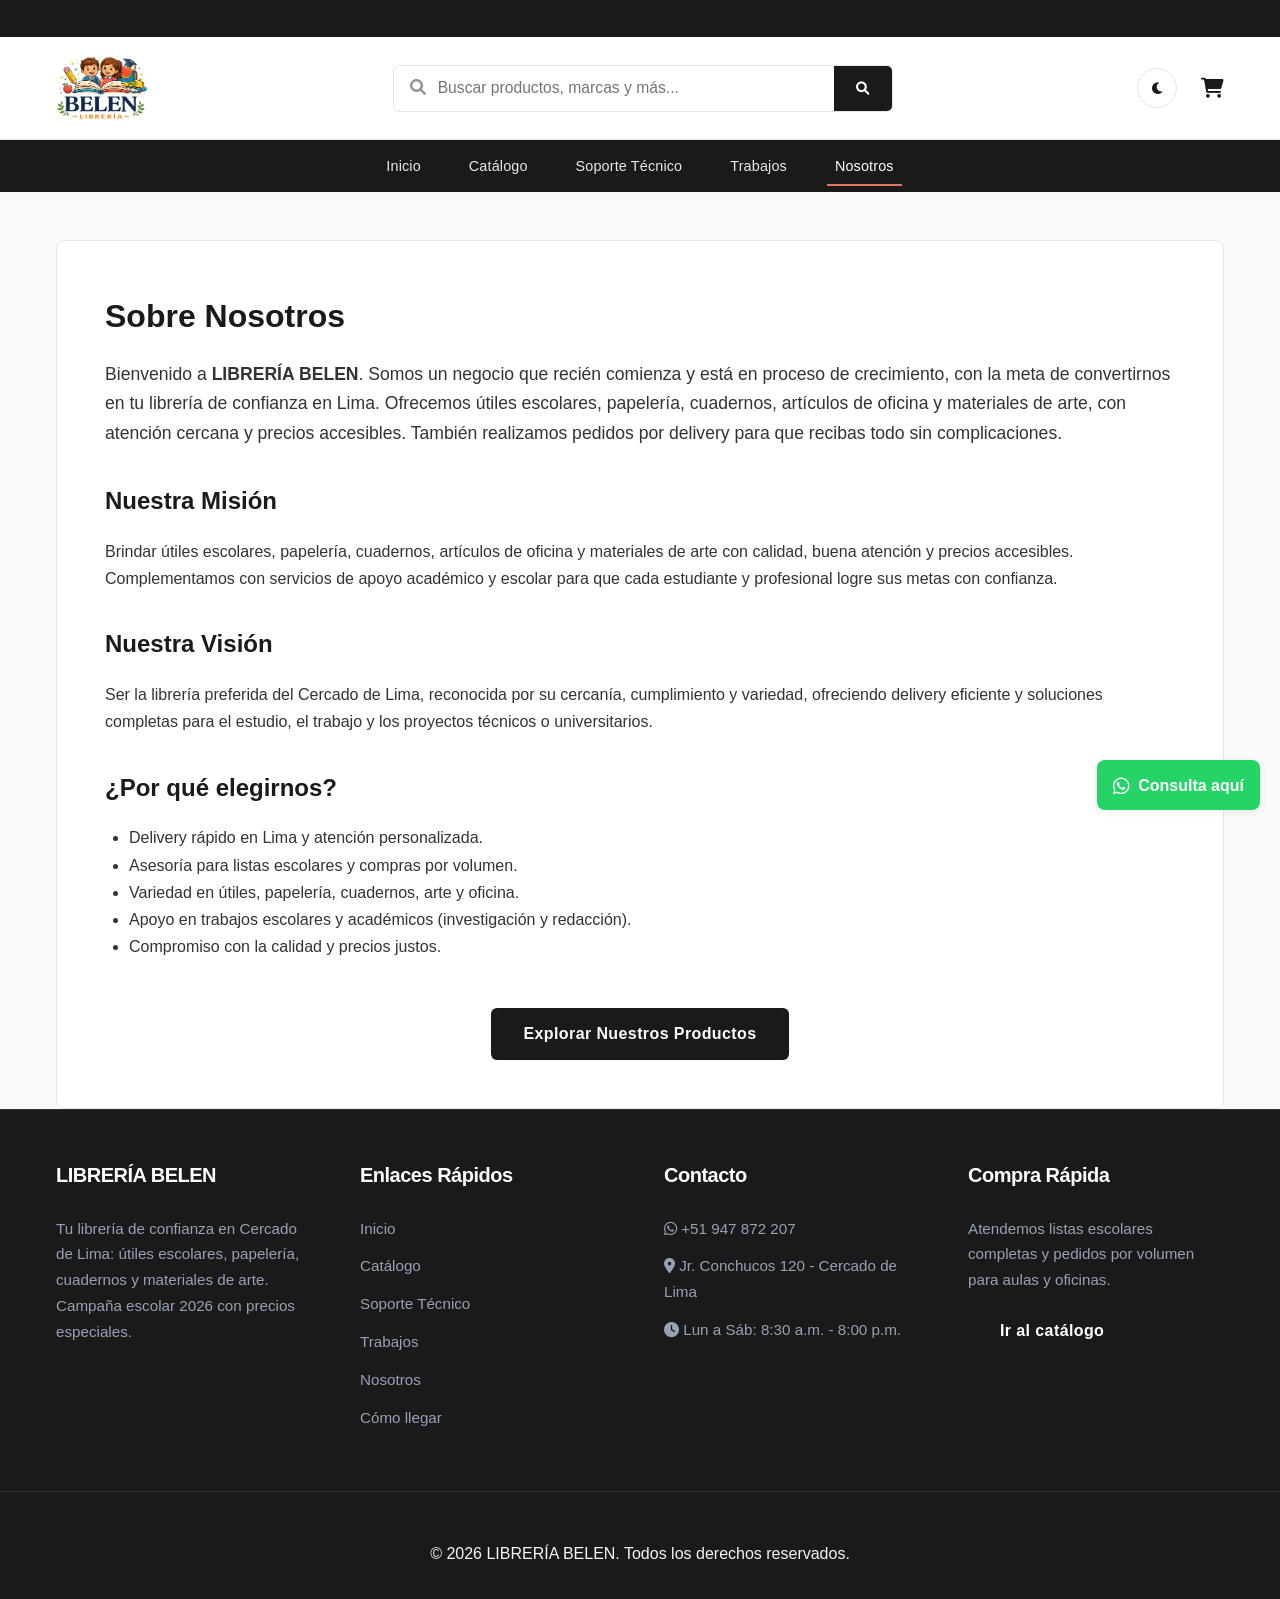
==== commit 4bc76c81: "fix: actualizar versiones de archivos CSS y JS en todas las páginas" ====
--- a/about.html
+++ b/about.html
@@ -7,7 +7,7 @@
     <meta name="robots" content="index,follow,max-image-preview:large">
     <meta name="author" content="Libreria Belen">
     <meta name="description" content="Librería Belen: suministros de oficina, útiles escolares y materiales de arte con calidad y buen precio. Atención personalizada y campaña escolar 2026.">
-    <meta http-equiv="Content-Security-Policy" content="default-src 'self'; base-uri 'self'; form-action 'self'; frame-ancestors 'self'; object-src 'none'; script-src 'self' 'unsafe-inline' https://static.cloudflareinsights.com; style-src 'self' 'unsafe-inline'; img-src 'self' data: https://via.placeholder.com; font-src 'self'; connect-src 'self' https://cloudflareinsights.com; frame-src https://www.google.com; upgrade-insecure-requests">
+    <meta http-equiv="Content-Security-Policy" content="default-src 'self'; base-uri 'self'; form-action 'self'; frame-ancestors 'self'; object-src 'none'; script-src 'self' 'unsafe-inline' https://static.cloudflareinsights.com; style-src 'self' 'unsafe-inline'; img-src 'self' data: https://via.placeholder.com; font-src 'self'; connect-src 'self' https://cloudflareinsights.com; frame-src https://www.google.com; ">
     <title>Nosotros - LIBRERÍA BELEN</title>
     <link rel="canonical" href="https://libreria-belen.com/about">
     <link rel="alternate" hreflang="es-PE" href="https://libreria-belen.com/about">
@@ -20,7 +20,7 @@
     <meta name="twitter:card" content="summary_large_image">
     <meta name="cf-beacon-token" content="YOUR_CF_BEACON_TOKEN">
     <link rel="preconnect" href="https://wa.me" crossorigin>
-    <link rel="stylesheet" href="css/style.css?v=20260213a">
+    <link rel="stylesheet" href="css/style.css?v=20260327a">
     <link rel="stylesheet" href="vendor/fontawesome/css/all.min.css">
     <script type="application/ld+json">
         {
@@ -193,11 +193,10 @@
         <span>Consulta aquí</span>
     </a>
 
-    <script src="js/app.js?v=20260213a" defer></script>
+    <script src="js/app.js?v=20260327a" defer></script>
 </body>
 
 </html>
 
 
 
-
--- a/css/style.css
+++ b/css/style.css
@@ -1,44 +1,44 @@
 :root {
-    /* Colors - Premium Navy & Gold Palette */
-    --primary-color: #0f172a;
-    /* Slate 900 */
-    --primary-light: #334155;
-    /* Slate 700 */
-    --accent-color: #f59e0b;
-    /* Amber 500 */
-    --accent-hover: #d97706;
-    /* Amber 600 */
-    --bg-color: #f8fafc;
-    /* Slate 50 */
+    /* Colors - Minimalist Modern Palette */
+    --primary-color: #1a1a1a;
+    /* Soft black */
+    --primary-light: #4a4a4a;
+    /* Medium gray */
+    --accent-color: #e07a5f;
+    /* Muted terracotta/coral */
+    --accent-hover: #c96a52;
+    /* Darker coral */
+    --bg-color: #fafafa;
+    /* Off-white */
     --surface-color: #ffffff;
-    --text-color: #1e293b;
-    /* Slate 800 */
-    --text-light: #64748b;
-    /* Slate 500 */
-    --border-color: #e2e8f0;
-    /* Slate 200 */
-
-    /* Spacing - More breathing room */
+    --text-color: #333333;
+    /* Dark gray */
+    --text-light: #888888;
+    /* Medium gray */
+    --border-color: #e5e5e5;
+    /* Light gray */
+
+    /* Spacing - Clean & Balanced */
     --spacing-xs: 0.5rem;
     /* 8px */
     --spacing-sm: 1rem;
     /* 16px */
     --spacing-md: 2rem;
-    /* 32px - Increased */
-    --spacing-lg: 4rem;
-    /* 64px - Increased */
-    --spacing-xl: 8rem;
-    /* 128px - Increased */
+    /* 32px */
+    --spacing-lg: 3rem;
+    /* 48px */
+    --spacing-xl: 5rem;
+    /* 80px */
 
     /* Typography */
-    --font-heading: 'Inter', sans-serif;
-    --font-body: 'Inter', sans-serif;
-
-    /* Shadows - Soft & Modern */
-    --shadow-sm: 0 1px 3px 0 rgb(0 0 0 / 0.1), 0 1px 2px -1px rgb(0 0 0 / 0.1);
-    --shadow-md: 0 4px 6px -1px rgb(0 0 0 / 0.1), 0 2px 4px -1px rgb(0 0 0 / 0.06);
-    --shadow-lg: 0 10px 15px -3px rgb(0 0 0 / 0.1), 0 4px 6px -4px rgb(0 0 0 / 0.1);
-    --shadow-inner: inset 0 2px 4px 0 rgb(0 0 0 / 0.05);
+    --font-heading: 'Inter', -apple-system, BlinkMacSystemFont, sans-serif;
+    --font-body: 'Inter', -apple-system, BlinkMacSystemFont, sans-serif;
+
+    /* Shadows - Minimal */
+    --shadow-sm: 0 1px 2px rgba(0, 0, 0, 0.05);
+    --shadow-md: 0 2px 8px rgba(0, 0, 0, 0.08);
+    --shadow-lg: 0 4px 16px rgba(0, 0, 0, 0.1);
+    --shadow-inner: inset 0 1px 2px rgba(0, 0, 0, 0.05);
 
     /* Transitions */
     --transition-fast: 0.2s cubic-bezier(0.4, 0, 0.2, 1);
@@ -46,15 +46,15 @@
 }
 
 :root[data-theme="night"] {
-    --primary-color: #dbeafe;
-    --primary-light: #93c5fd;
-    --accent-color: #f59e0b;
-    --accent-hover: #fbbf24;
-    --bg-color: #0b1220;
-    --surface-color: #111a2e;
-    --text-color: #e2e8f0;
-    --text-light: #94a3b8;
-    --border-color: #22314d;
+    --primary-color: #f5f5f5;
+    --primary-light: #cccccc;
+    --accent-color: #e07a5f;
+    --accent-hover: #e8927a;
+    --bg-color: #0a0a0a;
+    --surface-color: #141414;
+    --text-color: #e5e5e5;
+    --text-light: #999999;
+    --border-color: #2a2a2a;
 }
 
 * {
@@ -97,7 +97,7 @@
     top: 1rem;
     width: auto;
     height: auto;
-    background: #0f172a;
+    background: #1a1a1a;
     color: #fff;
     padding: 0.65rem 1rem;
     border-radius: 8px;
@@ -105,9 +105,9 @@
 }
 
 .announcement-bar {
-    background: linear-gradient(90deg, #0f172a, #1e293b);
-    color: #f8fafc;
-    font-size: 0.9rem;
+    background: #1a1a1a;
+    color: #f5f5f5;
+    font-size: 0.85rem;
     overflow: hidden;
 }
 
@@ -170,7 +170,6 @@
 /* Encabezado */
 .main-header {
     background-color: var(--surface-color);
-    /* White header for cleanliness */
     color: var(--text-color);
     padding: var(--spacing-sm) 0;
     position: static;
@@ -213,10 +212,9 @@
     flex: 1;
     max-width: 500px;
     display: flex;
-    box-shadow: 0 10px 25px rgba(15, 23, 42, 0.08);
-    border-radius: 999px;
+    border-radius: 6px;
     overflow: hidden;
-    border: 1px solid rgba(15, 23, 42, 0.08);
+    border: 1px solid var(--border-color);
     background: #fff;
     position: relative;
 }
@@ -232,7 +230,7 @@
 }
 
 .search-bar button {
-    background: linear-gradient(135deg, var(--primary-color), #0f172a);
+    background: var(--primary-color);
     border: none;
     padding: 0 1.4rem;
     cursor: pointer;
@@ -241,8 +239,7 @@
 }
 
 .search-bar button:hover {
-    transform: translateY(-1px);
-    box-shadow: 0 8px 18px rgba(15, 23, 42, 0.25);
+    background: var(--primary-light);
 }
 
 .search-bar::before {
@@ -306,9 +303,8 @@
 
 /* Barra de navegacion (secundaria) */
 .nav-links {
-    background: linear-gradient(90deg, #0f172a, #111827);
-    box-shadow: 0 10px 25px rgba(15, 23, 42, 0.35);
-    border-top: 1px solid rgba(255, 255, 255, 0.06);
+    background: #1a1a1a;
+    box-shadow: none;
 }
 
 .nav-links .container {
@@ -326,22 +322,21 @@
 .nav-links a {
     display: block;
     padding: 0.85rem 0.5rem;
-    font-weight: 600;
-    color: rgba(255, 255, 255, 0.85);
+    font-weight: 500;
+    color: rgba(255, 255, 255, 0.9);
     transition: var(--transition-fast);
     position: relative;
-    font-size: 0.95rem;
-    letter-spacing: 0.02em;
+    font-size: 0.9rem;
+    letter-spacing: 0.01em;
 }
 
 .nav-links a:hover {
     color: #fff;
-    transform: translateY(-1px);
 }
 
 .nav-links a.active {
     color: white;
-    font-weight: 600;
+    font-weight: 500;
 }
 
 .nav-links a.active::after {
@@ -350,14 +345,13 @@
     bottom: 6px;
     left: 0;
     right: 0;
-    height: 3px;
-    background: linear-gradient(90deg, #f59e0b, #f97316);
-    border-radius: 2px;
+    height: 2px;
+    background: #e07a5f;
 }
 
 /* Seccion hero */
 .hero {
-    background-color: var(--primary-color);
+    background-color: #f5f5f5;
     padding: 0;
     height: 500px;
     display: flex;
@@ -366,7 +360,7 @@
     text-align: center;
     color: var(--text-color);
     margin-bottom: 3rem;
-    border-radius: 0 0 20px 20px;
+    border-radius: 0;
     overflow: hidden;
 }
 
@@ -427,7 +421,7 @@
 }
 
 .hero-dot.active {
-    background: #f59e0b;
+    background: #e07a5f;
 }
 
 .btn {
@@ -452,21 +446,19 @@
 }
 
 .btn-primary {
-    background-color: var(--accent-color);
+    background-color: var(--primary-color);
     color: white;
 }
 
 .btn-primary:hover {
-    background-color: var(--accent-hover);
+    background-color: var(--primary-light);
 }
 
 /* Location Section */
 .location-section {
-    background: linear-gradient(180deg, #ffffff 0%, #f8fafc 100%);
-    padding: 3.5rem 0 4rem;
+    background: #fafafa;
+    padding: 3rem 0;
     margin-bottom: 2rem;
-    padding-left: 0.25rem;
-    padding-right: 0.25rem;
 }
 
 .location-grid {
@@ -474,21 +466,17 @@
     grid-template-columns: 1.1fr 1fr;
     gap: 2rem;
     align-items: stretch;
-    border: 1px solid rgba(148, 163, 184, 0.26);
-    border-radius: 18px;
+    border: 1px solid var(--border-color);
+    border-radius: 8px;
     padding: 1rem;
-    background:
-        linear-gradient(145deg, rgba(255, 255, 255, 0.96), rgba(248, 250, 252, 0.96)),
-        #fff;
-    box-shadow: 0 16px 32px rgba(15, 23, 42, 0.08);
+    background: #fff;
 }
 
 .location-card {
     background: #fff;
-    border-radius: 16px;
+    border-radius: 8px;
     padding: 2rem;
-    box-shadow: 0 20px 40px rgba(15, 23, 42, 0.1);
-    border: 1px solid rgba(15, 23, 42, 0.06);
+    border: 1px solid var(--border-color);
     display: flex;
     flex-direction: column;
     gap: 1.2rem;
@@ -496,14 +484,14 @@
 
 .location-title h2 {
     margin: 0 0 0.4rem;
-    font-size: 2rem;
-    letter-spacing: -0.02em;
-    color: #0f172a;
+    font-size: 1.5rem;
+    letter-spacing: -0.01em;
+    color: var(--primary-color);
 }
 
 .location-title p {
     margin: 0;
-    color: #475569;
+    color: var(--text-light);
     font-size: 1rem;
     line-height: 1.6;
 }
@@ -512,30 +500,30 @@
     display: inline-flex;
     align-items: center;
     padding: 0.3rem 0.75rem;
-    background: #fff7ed;
-    color: #f97316;
-    border-radius: 999px;
-    font-weight: 700;
+    background: #f5f5f5;
+    color: var(--text-light);
+    border-radius: 4px;
+    font-weight: 600;
     font-size: 0.75rem;
     text-transform: uppercase;
-    letter-spacing: 0.08em;
+    letter-spacing: 0.05em;
     margin-bottom: 0.6rem;
 }
 
 .location-details {
     display: grid;
     gap: 0.6rem;
-    color: #334155;
-    font-weight: 600;
+    color: var(--text-color);
+    font-weight: 500;
 }
 
 .location-details i {
-    color: #f59e0b;
+    color: var(--accent-color);
     margin-right: 0.45rem;
 }
 
 .location-details a {
-    color: #0f172a;
+    color: #1a1a1a;
     text-decoration: none;
 }
 
@@ -544,10 +532,9 @@
 }
 
 .location-map {
-    border-radius: 16px;
+    border-radius: 8px;
     overflow: hidden;
-    box-shadow: 0 20px 40px rgba(15, 23, 42, 0.12);
-    border: 1px solid rgba(15, 23, 42, 0.06);
+    border: 1px solid var(--border-color);
     min-height: 360px;
 }
 
@@ -601,15 +588,14 @@
 }
 
 .section-title {
-    font-size: 2rem;
+    font-size: 1.75rem;
     margin-bottom: 2rem;
     color: var(--text-color);
     border-left: none;
-    /* Remove conflicting style */
     padding-left: 0;
     text-align: center;
-    font-weight: 800;
-    letter-spacing: -0.03em;
+    font-weight: 600;
+    letter-spacing: -0.02em;
     position: relative;
     padding-bottom: 1rem;
 }
@@ -620,82 +606,10 @@
     bottom: 0;
     left: 50%;
     transform: translateX(-50%);
-    width: 60px;
-    height: 4px;
+    width: 40px;
+    height: 2px;
     background-color: var(--accent-color);
-    border-radius: 2px;
-}
-
-.product-grid {
-    display: grid;
-    grid-template-columns: repeat(auto-fill, minmax(220px, 1fr));
-    gap: var(--spacing-md);
-    margin-bottom: var(--spacing-xl);
-}
-
-.product-card {
-    background: white;
-    border: 1px solid var(--border-color);
-    border-radius: 12px;
-    overflow: hidden;
-    transition: var(--transition-smooth);
-    display: flex;
-    flex-direction: column;
-    box-shadow: var(--shadow-sm);
-}
-
-.product-card:hover {
-    box-shadow: var(--shadow-lg);
-    transform: translateY(-4px);
-    border-color: var(--accent-color);
-}
-
-.product-image {
-    width: 100%;
-    aspect-ratio: 1;
-    background-color: #f1f5f9;
-    overflow: hidden;
-    position: relative;
-}
-
-.product-image img {
-    width: 100%;
-    height: 100%;
-    object-fit: cover;
-    transition: transform 0.5s ease;
-}
-
-.product-card:hover .product-image img {
-    transform: scale(1.05);
-}
-
-.product-info {
-    padding: 1.5rem;
-    display: flex;
-    flex-direction: column;
-    flex: 1;
-}
-
-.product-title {
-    font-size: 1.1rem;
-    margin-bottom: 0.5rem;
-    font-weight: 600;
-    line-height: 1.4;
-    color: var(--text-color);
-    display: -webkit-box;
-    -webkit-line-clamp: 2;
-    line-clamp: 2;
-    /* Fix linting error */
-    -webkit-box-orient: vertical;
-    overflow: hidden;
-}
-
-.product-price {
-    font-size: 1.5rem;
-    color: var(--primary-color);
-    font-weight: 800;
-    margin-bottom: 1rem;
-    letter-spacing: -0.05em;
+    border-radius: 1px;
 }
 
 .cart-item-price {
@@ -735,13 +649,6 @@
     display: none;
 }
 
-.product-actions {
-    margin-top: auto;
-    display: flex;
-    flex-wrap: wrap;
-    gap: 0.75rem;
-}
-
 :root[data-theme="night"] .main-header {
     background: rgba(12, 20, 35, 0.96);
     border-bottom-color: rgba(71, 85, 105, 0.45);
@@ -802,7 +709,7 @@
 }
 
 :root[data-theme="night"] .footer-content a:hover {
-    color: #fbbf24;
+    color: #e8927a;
 }
 
 :root[data-theme="night"] .home-main {
@@ -884,7 +791,7 @@
 }
 
 :root[data-theme="night"] .jobs-note {
-    color: #fbbf24;
+    color: #e8927a;
 }
 
 :root[data-theme="night"] .jobs-card-line {
@@ -1053,16 +960,230 @@
     color: #93c5fd;
 }
 
+/* Pie de pagina */
+footer {
+    background-color: #1a1a1a;
+    color: #f5f5f5;
+    padding: 3rem 0 2rem;
+    margin-top: auto;
+    border-top: 1px solid #333;
+}
+
+.footer-content {
+    display: grid;
+    grid-template-columns: repeat(auto-fit, minmax(250px, 1fr));
+    gap: 3rem;
+}
+
+.footer-section h3 {
+    margin-bottom: 1.5rem;
+    color: white;
+    font-size: 1.25rem;
+    font-weight: 700;
+    letter-spacing: -0.025em;
+}
+
+.footer-section p,
+.footer-section li {
+    margin-bottom: 0.75rem;
+    color: #94a3b8;
+    /* Slate 400 */
+    font-size: 0.95rem;
+}
+
+.footer-section a:hover {
+    color: var(--accent-color);
+    text-decoration: underline;
+}
+
+.footer-legal {
+    text-align: center;
+    padding-top: var(--spacing-lg);
+    border-top: 1px solid #333;
+    margin-top: var(--spacing-lg);
+}
+
+/* Utilidades */
+.hidden {
+    display: none !important;
+}
+
+/* Barra lateral del catalogo */
+.catalog-layout {
+    display: flex;
+    gap: var(--spacing-lg);
+    margin-top: var(--spacing-lg);
+}
+
+.sidebar {
+    width: 250px;
+    flex-shrink: 0;
+}
+
+/* Pagina Nosotros */
+.about-content {
+    background: white;
+    padding: var(--spacing-lg);
+    border-radius: 8px;
+    margin-top: var(--spacing-lg);
+    border: 1px solid var(--border-color);
+}
+
+/* Catalog Effects - Beautiful Animations */
+.catalog-main {
+    animation: fadeInUp 0.5s ease-out;
+}
+
+@keyframes fadeInUp {
+    from {
+        opacity: 0;
+        transform: translateY(20px);
+    }
+    to {
+        opacity: 1;
+        transform: translateY(0);
+    }
+}
+
+.product-grid {
+    display: grid;
+    grid-template-columns: repeat(auto-fill, minmax(220px, 1fr));
+    gap: 1.5rem;
+    margin-bottom: var(--spacing-xl);
+}
+
+.product-card {
+    background: white;
+    border: 1px solid var(--border-color);
+    border-radius: 8px;
+    overflow: hidden;
+    transition: all 0.4s cubic-bezier(0.4, 0, 0.2, 1);
+    display: flex;
+    flex-direction: column;
+    box-shadow: var(--shadow-sm);
+    position: relative;
+}
+
+.product-card::before {
+    content: '';
+    position: absolute;
+    top: 0;
+    left: 0;
+    right: 0;
+    height: 3px;
+    background: var(--accent-color);
+    transform: scaleX(0);
+    transition: transform 0.4s cubic-bezier(0.4, 0, 0.2, 1);
+    z-index: 10;
+}
+
+.product-card:hover {
+    box-shadow: 0 12px 40px rgba(0, 0, 0, 0.12);
+    transform: translateY(-6px);
+    border-color: var(--accent-color);
+}
+
+.product-card:hover::before {
+    transform: scaleX(1);
+}
+
+.product-image {
+    width: 100%;
+    aspect-ratio: 1;
+    background-color: #fafafa;
+    overflow: hidden;
+    position: relative;
+}
+
+.product-image::after {
+    content: '';
+    position: absolute;
+    inset: 0;
+    background: linear-gradient(135deg, rgba(255,255,255,0.3) 0%, transparent 50%);
+    opacity: 0;
+    transition: opacity 0.3s ease;
+}
+
+.product-card:hover .product-image::after {
+    opacity: 1;
+}
+
+.product-image img {
+    width: 100%;
+    height: 100%;
+    object-fit: cover;
+    transition: transform 0.6s cubic-bezier(0.4, 0, 0.2, 1);
+}
+
+.product-card:hover .product-image img {
+    transform: scale(1.08);
+}
+
+.product-info {
+    padding: 1.25rem;
+    display: flex;
+    flex-direction: column;
+    flex: 1;
+    background: white;
+    position: relative;
+    z-index: 5;
+}
+
+.product-title {
+    font-size: 1rem;
+    margin-bottom: 0.5rem;
+    font-weight: 600;
+    line-height: 1.4;
+    color: var(--text-color);
+    display: -webkit-box;
+    -webkit-line-clamp: 2;
+    line-clamp: 2;
+    -webkit-box-orient: vertical;
+    overflow: hidden;
+    transition: color 0.3s ease;
+}
+
+.product-card:hover .product-title {
+    color: var(--accent-color);
+}
+
+.product-price {
+    font-size: 1.25rem;
+    color: var(--primary-color);
+    font-weight: 700;
+    margin-bottom: 1rem;
+    transition: transform 0.3s ease;
+}
+
+.product-card:hover .product-price {
+    transform: translateX(4px);
+}
+
+.product-actions {
+    margin-top: auto;
+    display: flex;
+    flex-wrap: wrap;
+    gap: 0.5rem;
+    opacity: 0;
+    transform: translateY(10px);
+    transition: all 0.3s ease;
+}
+
+.product-card:hover .product-actions {
+    opacity: 1;
+    transform: translateY(0);
+}
+
 .btn-cart {
     flex: 1;
-    background-color: white;
+    background-color: #fafafa;
     border: 1px solid var(--border-color);
     color: var(--text-color);
     padding: 0.6rem;
-    font-size: 0.9rem;
+    font-size: 0.85rem;
     border-radius: 6px;
-    font-weight: 600;
-    transition: var(--transition-fast);
+    font-weight: 500;
+    transition: all 0.3s ease;
     display: flex;
     justify-content: center;
     align-items: center;
@@ -1070,9 +1191,10 @@
 }
 
 .btn-cart:hover {
-    background-color: #f8fafc;
+    background-color: var(--primary-color);
     border-color: var(--primary-color);
-    color: var(--primary-color);
+    color: white;
+    box-shadow: 0 4px 12px rgba(0, 0, 0, 0.15);
 }
 
 .btn-buy {
@@ -1081,210 +1203,659 @@
     border: 1px solid var(--primary-color);
     color: white;
     padding: 0.6rem;
-    font-size: 0.9rem;
+    font-size: 0.85rem;
     border-radius: 6px;
-    font-weight: 600;
-    transition: var(--transition-fast);
+    font-weight: 500;
+    transition: all 0.3s ease;
 }
 
 .btn-buy:hover {
-    background-color: var(--primary-light);
-    border-color: var(--primary-light);
-    box-shadow: var(--shadow-md);
+    background-color: var(--accent-color);
+    border-color: var(--accent-color);
+    box-shadow: 0 4px 12px rgba(224, 122, 95, 0.3);
 }
 
 .btn-whatsapp-product {
     flex: 1 1 100%;
-    background-color: #16a34a;
-    border: 1px solid #16a34a;
+    background-color: #25D366;
+    border: 1px solid #25D366;
     color: #fff;
     padding: 0.55rem 0.6rem;
-    font-size: 0.9rem;
+    font-size: 0.85rem;
     border-radius: 6px;
-    font-weight: 600;
-    transition: var(--transition-fast);
+    font-weight: 500;
+    transition: all 0.3s ease;
 }
 
 .btn-whatsapp-product:hover {
-    background-color: #15803d;
-    border-color: #15803d;
-}
-
-/* Pie de pagina */
-footer {
-    background-color: var(--primary-color);
-    /* Dark Navy */
-    color: white;
-    padding: 4rem 0 2rem;
-    margin-top: auto;
-    border-top: 4px solid var(--accent-color);
-}
-
-.footer-content {
-    display: grid;
-    grid-template-columns: repeat(auto-fit, minmax(250px, 1fr));
-    gap: 3rem;
-}
-
-.footer-section h3 {
-    margin-bottom: 1.5rem;
-    color: white;
-    font-size: 1.25rem;
+    background-color: #20bd5a;
+    border-color: #20bd5a;
+    box-shadow: 0 4px 12px rgba(37, 211, 102, 0.3);
+    transform: translateY(-2px);
+}
+
+/* Product Card Stagger Animation */
+.product-card {
+    animation: cardAppear 0.5s ease-out backwards;
+}
+
+.product-card:nth-child(1) { animation-delay: 0.05s; }
+.product-card:nth-child(2) { animation-delay: 0.1s; }
+.product-card:nth-child(3) { animation-delay: 0.15s; }
+.product-card:nth-child(4) { animation-delay: 0.2s; }
+.product-card:nth-child(5) { animation-delay: 0.25s; }
+.product-card:nth-child(6) { animation-delay: 0.3s; }
+.product-card:nth-child(7) { animation-delay: 0.35s; }
+.product-card:nth-child(8) { animation-delay: 0.4s; }
+
+@keyframes cardAppear {
+    from {
+        opacity: 0;
+        transform: translateY(30px) scale(0.95);
+    }
+    to {
+        opacity: 1;
+        transform: translateY(0) scale(1);
+    }
+}
+
+/* ===== SIDEBAR FILTERS - Modern Beautiful Style ===== */
+.sidebar {
+    width: 260px;
+    flex-shrink: 0;
+    animation: slideInLeft 0.5s cubic-bezier(0.4, 0, 0.2, 1);
+}
+
+@keyframes slideInLeft {
+    from {
+        opacity: 0;
+        transform: translateX(-30px);
+    }
+    to {
+        opacity: 1;
+        transform: translateX(0);
+    }
+}
+
+/* Filter Groups - Card Style */
+.filter-group {
+    background: linear-gradient(145deg, #ffffff, #fafafa);
+    padding: 1.25rem;
+    border-radius: 12px;
+    border: 1px solid rgba(0, 0, 0, 0.04);
+    margin-bottom: 1rem;
+    transition: all 0.4s cubic-bezier(0.4, 0, 0.2, 1);
+    position: relative;
+    overflow: hidden;
+}
+
+.filter-group::before {
+    content: '';
+    position: absolute;
+    top: 0;
+    left: 0;
+    right: 0;
+    height: 3px;
+    background: linear-gradient(90deg, var(--accent-color), #c96a52);
+    opacity: 0;
+    transition: opacity 0.3s ease;
+}
+
+.filter-group:hover {
+    border-color: rgba(224, 122, 95, 0.2);
+    box-shadow: 0 8px 30px rgba(0, 0, 0, 0.08);
+    transform: translateY(-2px);
+}
+
+.filter-group:hover::before {
+    opacity: 1;
+}
+
+/* Filter Title */
+.filter-group h4 {
+    margin-bottom: 1rem;
+    color: var(--primary-color);
     font-weight: 700;
-    letter-spacing: -0.025em;
-}
-
-.footer-section p,
-.footer-section li {
-    margin-bottom: 0.75rem;
-    color: #94a3b8;
-    /* Slate 400 */
-    font-size: 0.95rem;
-}
-
-.footer-section a:hover {
-    color: var(--accent-color);
-    text-decoration: underline;
-}
-
-/* Utilidades */
-.hidden {
-    display: none !important;
-}
-
-/* Barra lateral del catalogo */
-.catalog-layout {
-    display: flex;
-    gap: var(--spacing-lg);
-    margin-top: var(--spacing-lg);
-}
-
-.sidebar {
-    width: 250px;
-    flex-shrink: 0;
-}
-
-.filter-group {
-    background: white;
-    padding: var(--spacing-sm);
-    border-radius: 8px;
-    border: 1px solid var(--border-color);
-    margin-bottom: var(--spacing-md);
-}
-
-.brand-filter-list {
-    max-height: 220px;
-    overflow-y: auto;
-    padding-right: 4px;
-}
-
-.filter-group h4 {
-    margin-bottom: var(--spacing-sm);
-    color: var(--primary-color);
-}
-
+    font-size: 0.85rem;
+    text-transform: uppercase;
+    letter-spacing: 0.08em;
+    position: relative;
+    padding-bottom: 0.75rem;
+}
+
+.filter-group h4::after {
+    content: '';
+    position: absolute;
+    bottom: 0;
+    left: 0;
+    width: 25px;
+    height: 2px;
+    background: var(--accent-color);
+    border-radius: 2px;
+}
+
+/* Filter Items */
 .filter-item {
     display: flex;
     align-items: center;
     justify-content: space-between;
     gap: 0.5rem;
-    margin-bottom: 0.5rem;
+    margin-bottom: 0.3rem;
     cursor: pointer;
-    padding: 0.4rem 0.5rem;
+    padding: 0.6rem 0.75rem;
     border-radius: 8px;
-    transition: background 0.2s ease;
-}
-
-.filter-item input {
-    margin-right: 0.5rem;
+    transition: all 0.25s cubic-bezier(0.4, 0, 0.2, 1);
+    position: relative;
+}
+
+.filter-item::before {
+    content: '';
+    position: absolute;
+    left: 0;
+    top: 50%;
+    transform: translateY(-50%);
+    width: 3px;
+    height: 0;
+    background: var(--accent-color);
+    border-radius: 0 2px 2px 0;
+    transition: height 0.25s ease;
 }
 
 .filter-item:hover {
-    background: #f8fafc;
-}
-
+    background: linear-gradient(90deg, rgba(224, 122, 95, 0.08), transparent);
+    transform: translateX(4px);
+}
+
+.filter-item:hover::before {
+    height: 60%;
+}
+
+/* Custom Radio/Checkbox */
+.filter-item input[type="radio"],
+.filter-item input[type="checkbox"] {
+    width: 18px;
+    height: 18px;
+    accent-color: var(--accent-color);
+    cursor: pointer;
+    position: relative;
+}
+
+/* Filter Text */
 .filter-item span:first-child {
     display: flex;
     align-items: center;
-    gap: 0.35rem;
-}
-
-.filter-item-main {
+    gap: 0.6rem;
+    font-size: 0.875rem;
+    color: var(--text-color);
+    font-weight: 500;
+    transition: color 0.2s ease;
+}
+
+.filter-item:hover span:first-child {
+    color: var(--accent-color);
+}
+
+/* Filter Count Badge */
+.filter-count {
+    font-size: 0.7rem;
+    color: var(--text-light);
+    background: linear-gradient(135deg, #f0f0f0, #e8e8e8);
+    padding: 0.2rem 0.5rem;
+    border-radius: 12px;
+    min-width: 1.6rem;
+    text-align: center;
+    font-weight: 600;
+    transition: all 0.2s ease;
+}
+
+.filter-item:hover .filter-count {
+    background: var(--accent-color);
+    color: white;
+}
+
+/* Filter Accordion */
+.filter-accordion {
     margin-bottom: 0.25rem;
 }
 
-.filter-actions {
-    display: inline-flex;
+.filter-accordion .filter-item {
+    padding-right: 0.5rem;
+}
+
+/* Subcategory Toggle Button */
+.filter-toggle {
+    width: 26px;
+    height: 26px;
+    border: none;
+    background: transparent;
+    color: var(--text-light);
+    border-radius: 6px;
+    cursor: pointer;
+    transition: all 0.3s ease;
+    display: flex;
     align-items: center;
-    gap: 0.35rem;
-}
-
-.filter-toggle {
-    border: none;
-    background: #f1f5f9;
-    color: #475569;
-    width: 28px;
-    height: 28px;
-    border-radius: 999px;
-    cursor: pointer;
-    transition: transform 0.2s ease, background 0.2s ease;
+    justify-content: center;
 }
 
 .filter-toggle:hover {
-    background: #e2e8f0;
-}
-
-.filter-accordion.open .filter-toggle {
+    background: var(--accent-color);
+    color: white;
     transform: rotate(180deg);
 }
 
+.filter-toggle i {
+    font-size: 0.7rem;
+    transition: transform 0.3s ease;
+}
+
+.filter-accordion.open .filter-toggle i {
+    transform: rotate(180deg);
+}
+
+/* Subcategory List */
 .subcategory-list {
     display: none;
-    padding: 0.25rem 0.25rem 0.75rem;
+    padding: 0.5rem 0.25rem 0.75rem 0.5rem;
     gap: 0.4rem;
     flex-wrap: wrap;
+    animation: fadeInDown 0.3s ease;
+}
+
+@keyframes fadeInDown {
+    from {
+        opacity: 0;
+        transform: translateY(-10px);
+    }
+    to {
+        opacity: 1;
+        transform: translateY(0);
+    }
 }
 
 .filter-accordion.open .subcategory-list {
     display: flex;
 }
 
+/* Subcategory Chips */
 .subcategory-chip {
     display: inline-flex;
     align-items: center;
     justify-content: space-between;
+    gap: 0.4rem;
+    background: white;
+    border: 1px solid rgba(0, 0, 0, 0.08);
+    border-radius: 20px;
+    padding: 0.35rem 0.75rem;
+    font-size: 0.8rem;
+    cursor: pointer;
+    transition: all 0.3s cubic-bezier(0.4, 0, 0.2, 1);
+    font-weight: 500;
+    color: var(--text-color);
+}
+
+.subcategory-chip:hover {
+    background: var(--accent-color);
+    border-color: var(--accent-color);
+    color: white;
+    transform: translateY(-2px);
+    box-shadow: 0 4px 15px rgba(224, 122, 95, 0.3);
+}
+
+.subcategory-chip .filter-count {
+    background: rgba(0, 0, 0, 0.06);
+    font-size: 0.65rem;
+    padding: 0.15rem 0.4rem;
+}
+
+.subcategory-chip:hover .filter-count {
+    background: rgba(255, 255, 255, 0.25);
+    color: white;
+}
+
+/* Price Range Slider */
+.filter-group input[type="range"] {
+    width: 100%;
+    height: 6px;
+    border-radius: 3px;
+    background: linear-gradient(90deg, #e8e8e8, #f0f0f0);
+    outline: none;
+    -webkit-appearance: none;
+    margin: 1rem 0;
+}
+
+.filter-group input[type="range"]::-webkit-slider-thumb {
+    -webkit-appearance: none;
+    width: 22px;
+    height: 22px;
+    border-radius: 50%;
+    background: linear-gradient(135deg, var(--accent-color), #c96a52);
+    cursor: pointer;
+    box-shadow: 0 2px 10px rgba(224, 122, 95, 0.4);
+    transition: all 0.2s ease;
+    border: 3px solid white;
+}
+
+.filter-group input[type="range"]::-webkit-slider-thumb:hover {
+    transform: scale(1.15);
+    box-shadow: 0 4px 15px rgba(224, 122, 95, 0.5);
+}
+
+/* Price Labels */
+.price-range-labels {
+    display: flex;
+    justify-content: space-between;
+    font-size: 0.85rem;
+    color: var(--text-light);
+    font-weight: 600;
+    margin-top: 0.5rem;
+}
+
+.price-range-labels span:first-child {
+    color: var(--accent-color);
+}
+
+.price-range-labels span:last-child {
+    color: var(--primary-color);
+    font-weight: 700;
+}
+
+/* Brand Filter List */
+.brand-filter-list {
+    max-height: 280px;
+    overflow-y: auto;
+    padding-right: 4px;
+    margin: 0 -0.25rem;
+    padding-right: 8px;
+}
+
+.brand-filter-list::-webkit-scrollbar {
+    width: 4px;
+}
+
+.brand-filter-list::-webkit-scrollbar-track {
+    background: #f0f0f0;
+    border-radius: 2px;
+}
+
+.brand-filter-list::-webkit-scrollbar-thumb {
+    background: #ccc;
+    border-radius: 2px;
+}
+
+.brand-filter-list::-webkit-scrollbar-thumb:hover {
+    background: var(--accent-color);
+}
+
+/* Mobile Filter Header */
+.sidebar-header {
+    display: flex;
+    justify-content: space-between;
+    align-items: center;
+    padding: 1rem;
+    border-bottom: 1px solid var(--border-color);
+    margin-bottom: 1rem;
+}
+
+.sidebar-header h3 {
+    font-size: 1.1rem;
+    color: var(--primary-color);
+    font-weight: 700;
+}
+
+.sidebar-header button {
+    width: 32px;
+    height: 32px;
+    border: none;
+    background: #f0f0f0;
+    border-radius: 50%;
+    cursor: pointer;
+    display: flex;
+    align-items: center;
+    justify-content: center;
+    transition: all 0.2s ease;
+}
+
+.sidebar-header button:hover {
+    background: var(--accent-color);
+    color: white;
+}
+
+/* Toolbar Effects */
+.catalog-toolbar {
+    display: flex;
+    justify-content: space-between;
+    align-items: center;
+    margin-bottom: 1.5rem;
+    padding: 1rem;
+    background: white;
+    border-radius: 8px;
+    border: 1px solid var(--border-color);
+    flex-wrap: wrap;
+    gap: 1rem;
+}
+
+.catalog-sort {
+    padding: 0.6rem 1rem;
+    border: 1px solid var(--border-color);
+    border-radius: 6px;
+    background: white;
+    color: var(--text-color);
+    font-size: 0.9rem;
+    cursor: pointer;
+    transition: all 0.3s ease;
+    min-width: 180px;
+}
+
+.catalog-sort:hover,
+.catalog-sort:focus {
+    border-color: var(--accent-color);
+    outline: none;
+    box-shadow: 0 0 0 3px rgba(224, 122, 95, 0.1);
+}
+
+.catalog-results-count {
+    font-size: 0.9rem;
+    color: var(--text-light);
+    margin-top: 0.5rem;
+}
+
+.catalog-title {
+    margin-bottom: 0.5rem;
+}
+
+/* Active Filters */
+.active-filters {
+    display: flex;
+    flex-wrap: wrap;
     gap: 0.5rem;
-    background: #fff;
-    border: 1px solid rgba(15, 23, 42, 0.08);
-    border-radius: 999px;
-    padding: 0.25rem 0.6rem;
-    font-size: 0.75rem;
+    margin-bottom: 1rem;
+}
+
+.active-filter-tag {
+    display: inline-flex;
+    align-items: center;
+    gap: 0.5rem;
+    padding: 0.4rem 0.75rem;
+    background: var(--accent-color);
+    color: white;
+    border-radius: 20px;
+    font-size: 0.8rem;
+    font-weight: 500;
+    animation: popIn 0.3s ease-out;
+}
+
+@keyframes popIn {
+    from {
+        opacity: 0;
+        transform: scale(0.8);
+    }
+    to {
+        opacity: 1;
+        transform: scale(1);
+    }
+}
+
+.active-filter-tag button {
+    background: none;
+    border: none;
+    color: white;
     cursor: pointer;
-    transition: transform 0.2s ease, box-shadow 0.2s ease;
-}
-
-.subcategory-chip:hover {
-    transform: translateY(-1px);
-    box-shadow: 0 6px 14px rgba(15, 23, 42, 0.12);
-}
-
-.filter-count {
-    font-size: 0.75rem;
-    color: #64748b;
-    background: #eef2f7;
-    padding: 0.1rem 0.5rem;
-    border-radius: 999px;
-    min-width: 2rem;
+    font-size: 1rem;
+    line-height: 1;
+    opacity: 0.8;
+    transition: opacity 0.2s;
+}
+
+.active-filter-tag button:hover {
+    opacity: 1;
+}
+
+/* Pagination Effects */
+.pagination-container {
+    display: flex;
+    justify-content: center;
+    gap: 0.4rem;
+    margin-top: 2rem;
+    padding-bottom: 2rem;
+}
+
+.pagination-btn {
+    width: 40px;
+    height: 40px;
+    border: 1px solid var(--border-color);
+    background: white;
+    border-radius: 8px;
+    cursor: pointer;
+    font-weight: 500;
+    color: var(--text-color);
+    transition: all 0.3s cubic-bezier(0.4, 0, 0.2, 1);
+    display: flex;
+    align-items: center;
+    justify-content: center;
+}
+
+.pagination-btn:hover:not(:disabled) {
+    border-color: var(--accent-color);
+    color: var(--accent-color);
+    transform: translateY(-2px);
+    box-shadow: 0 4px 12px rgba(224, 122, 95, 0.2);
+}
+
+.pagination-btn.active {
+    background-color: var(--accent-color);
+    color: white;
+    border-color: var(--accent-color);
+    box-shadow: 0 4px 12px rgba(224, 122, 95, 0.3);
+}
+
+.pagination-btn:disabled {
+    opacity: 0.4;
+    cursor: not-allowed;
+}
+
+/* Loading Skeleton Effect */
+.product-card.loading {
+    pointer-events: none;
+}
+
+.product-card.loading .product-image {
+    background: linear-gradient(90deg, #f0f0f0 25%, #e0e0e0 50%, #f0f0f0 75%);
+    background-size: 200% 100%;
+    animation: shimmer 1.5s infinite;
+}
+
+.product-card.loading .product-title,
+.product-card.loading .product-price {
+    background: linear-gradient(90deg, #f0f0f0 25%, #e0e0e0 50%, #f0f0f0 75%);
+    background-size: 200% 100%;
+    animation: shimmer 1.5s infinite;
+    border-radius: 4px;
+    color: transparent;
+}
+
+.product-card.loading .product-title {
+    height: 1.2rem;
+    margin-bottom: 0.5rem;
+}
+
+.product-card.loading .product-price {
+    height: 1.5rem;
+    width: 60%;
+}
+
+@keyframes shimmer {
+    0% { background-position: -200% 0; }
+    100% { background-position: 200% 0; }
+}
+
+/* Mobile Filter Button */
+#mobile-filter-toggle {
+    display: none;
+    margin-bottom: 1rem;
+    width: 100%;
+    padding: 0.75rem 1.5rem;
+    background: var(--primary-color);
+    color: white;
+    border: none;
+    border-radius: 8px;
+    font-weight: 500;
+    cursor: pointer;
+    transition: all 0.3s ease;
+}
+
+#mobile-filter-toggle:hover {
+    background: var(--accent-color);
+}
+
+#mobile-filter-toggle i {
+    margin-right: 0.5rem;
+}
+
+/* Empty State */
+.catalog-empty {
     text-align: center;
-}
-
-/* Pagina Nosotros */
-.about-content {
-    background: white;
-    padding: var(--spacing-lg);
-    border-radius: 8px;
-    margin-top: var(--spacing-lg);
-    box-shadow: var(--shadow-sm);
+    padding: 4rem 2rem;
+    color: var(--text-light);
+}
+
+.catalog-empty i {
+    font-size: 4rem;
+    margin-bottom: 1rem;
+    opacity: 0.3;
+}
+
+.catalog-empty h3 {
+    color: var(--text-color);
+    margin-bottom: 0.5rem;
+}
+
+@media (max-width: 768px) {
+    #mobile-filter-toggle {
+        display: block;
+    }
+    
+    .sidebar {
+        display: none;
+    }
+    
+    .sidebar.mobile-open {
+        display: block;
+        position: fixed;
+        top: 0;
+        left: 0;
+        right: 0;
+        bottom: 0;
+        background: white;
+        z-index: 1000;
+        padding: 1rem;
+        overflow-y: auto;
+        animation: fadeIn 0.3s ease;
+    }
+    
+    @keyframes fadeIn {
+        from { opacity: 0; }
+        to { opacity: 1; }
+    }
 }
 
 /* Elementos adicionales del carrito */
@@ -1341,13 +1912,13 @@
 }
 
 .pagination-btn {
-    width: 40px;
-    height: 40px;
+    width: 36px;
+    height: 36px;
     border: 1px solid var(--border-color);
     background: white;
-    border-radius: 6px;
+    border-radius: 4px;
     cursor: pointer;
-    font-weight: 600;
+    font-weight: 500;
     color: var(--text-color);
     transition: var(--transition-fast);
 }
@@ -1408,7 +1979,6 @@
 
 .carousel-track .product-card {
     min-width: 250px;
-    /* Fixed width for carousel items */
     max-width: 250px;
     scroll-snap-align: start;
     flex-shrink: 0;
@@ -1420,14 +1990,14 @@
     transform: translateY(-50%);
     background: white;
     border: 1px solid var(--border-color);
-    width: 40px;
-    height: 40px;
-    border-radius: 50%;
+    width: 36px;
+    height: 36px;
+    border-radius: 6px;
     display: flex;
     align-items: center;
     justify-content: center;
     cursor: pointer;
-    box-shadow: var(--shadow-md);
+    box-shadow: var(--shadow-sm);
     z-index: 10;
     color: var(--primary-color);
     transition: var(--transition-fast);
@@ -1436,7 +2006,6 @@
 .carousel-btn:hover {
     background: var(--primary-color);
     color: white;
-    border-color: var(--primary-color);
 }
 
 .carousel-track .product-card {
@@ -1449,6 +2018,12 @@
 
 .carousel-track .product-card:nth-child(3n) {
     animation-delay: 1.2s;
+}
+
+.carousel-loading-placeholder {
+    text-align: center;
+    width: 100%;
+    padding: 2rem;
 }
 
 @keyframes cardFloat {
@@ -1478,9 +2053,9 @@
     left: 0;
     width: 100%;
     background: #fff;
-    border: 1px solid rgba(15, 23, 42, 0.08);
-    border-radius: 16px;
-    box-shadow: 0 20px 45px rgba(15, 23, 42, 0.18);
+    border: 1px solid var(--border-color);
+    border-radius: 8px;
+    box-shadow: var(--shadow-lg);
     z-index: 1000;
     max-height: 400px;
     overflow-y: auto;
@@ -1510,7 +2085,7 @@
 .search-chip {
     border: 1px solid rgba(15, 23, 42, 0.1);
     background: #f8fafc;
-    color: #0f172a;
+    color: #1a1a1a;
     padding: 0.35rem 0.7rem;
     border-radius: 999px;
     font-size: 0.8rem;
@@ -1605,9 +2180,9 @@
     background: #25D366;
     color: #fff;
     padding: 0.7rem 1rem;
-    border-radius: 999px;
-    font-weight: 700;
-    box-shadow: 0 12px 24px rgba(0, 0, 0, 0.18);
+    border-radius: 8px;
+    font-weight: 600;
+    box-shadow: var(--shadow-md);
     transition: transform 0.2s ease, box-shadow 0.2s ease;
 }
 
@@ -1659,15 +2234,15 @@
 }
 
 .modal-content {
-    background-color: #fefefe;
+    background-color: #fff;
     margin: 5% auto;
     padding: 20px;
-    border: 1px solid #888;
+    border: 1px solid var(--border-color);
     width: 90%;
     max-width: 900px;
-    border-radius: 12px;
+    border-radius: 8px;
     position: relative;
-    box-shadow: var(--shadow-xl);
+    box-shadow: var(--shadow-lg);
     animation: modalFadeIn 0.3s;
 }
 
@@ -1700,6 +2275,467 @@
     color: black;
     text-decoration: none;
     cursor: pointer;
+}
+
+body.announcement-open {
+    overflow: hidden;
+}
+
+.entry-announcement-modal {
+    z-index: 2300;
+    position: fixed;
+    isolation: isolate;
+    padding:
+        calc(env(safe-area-inset-top) + clamp(0.65rem, 2.2vw, 1.4rem))
+        clamp(0.75rem, 2.5vw, 1.5rem)
+        calc(env(safe-area-inset-bottom) + clamp(0.65rem, 2.2vw, 1.4rem));
+    display: none;
+    place-items: center;
+    background: rgba(2, 6, 23, 0.72);
+    backdrop-filter: blur(7px);
+    overflow-y: auto;
+    overflow-x: hidden;
+    opacity: 0;
+    pointer-events: none;
+    transition: opacity 0.24s ease;
+    will-change: opacity;
+}
+
+.entry-announcement-modal::before,
+.entry-announcement-modal::after {
+    content: "";
+    position: absolute;
+    inset: 0;
+    pointer-events: none;
+    z-index: 0;
+}
+
+.entry-announcement-modal::before {
+    background:
+        radial-gradient(circle at 14% 20%, rgba(56, 189, 248, 0.2) 0%, transparent 34%),
+        radial-gradient(circle at 82% 24%, rgba(236, 72, 153, 0.18) 0%, transparent 38%),
+        radial-gradient(circle at 50% 78%, rgba(250, 204, 21, 0.18) 0%, transparent 42%);
+    animation: entryAnnBackdropPulse 10s ease-in-out infinite;
+}
+
+.entry-announcement-modal::after {
+    background: linear-gradient(112deg, transparent 20%, rgba(255, 255, 255, 0.08) 50%, transparent 80%);
+    transform: translateX(-50%);
+    animation: entryAnnBackdropSweep 12s linear infinite;
+}
+
+.entry-announcement-modal.is-visible {
+    opacity: 1;
+    pointer-events: auto;
+}
+
+.entry-announcement-content {
+    position: relative;
+    display: flex;
+    flex-direction: column;
+    margin: 0;
+    width: min(94vw, 620px, calc(100dvh - 7.5rem));
+    max-height: calc(100dvh - 2.4rem - env(safe-area-inset-top) - env(safe-area-inset-bottom));
+    padding: 0.65rem;
+    border: 1px solid rgba(15, 23, 42, 0.18);
+    border-radius: 18px;
+    background: linear-gradient(165deg, #f8fafc 0%, #eef2ff 100%);
+    box-shadow:
+        0 24px 48px rgba(2, 6, 23, 0.36),
+        0 0 0 1px rgba(255, 255, 255, 0.45) inset,
+        0 0 34px rgba(56, 189, 248, 0.22);
+    overflow: hidden;
+    animation: none;
+    opacity: 0;
+    transform: translateY(12px) scale(0.97);
+    transition: transform 0.28s cubic-bezier(0.22, 1, 0.36, 1), opacity 0.24s ease;
+    will-change: transform, opacity;
+    z-index: 1;
+    isolation: isolate;
+}
+
+.entry-announcement-content::before {
+    content: "";
+    position: absolute;
+    inset: 0;
+    border-radius: inherit;
+    background:
+        radial-gradient(circle at 10% 16%, rgba(255, 255, 255, 0.62) 0 2px, transparent 3px),
+        radial-gradient(circle at 86% 12%, rgba(14, 165, 233, 0.35) 0 3px, transparent 4px),
+        radial-gradient(circle at 92% 78%, rgba(249, 115, 22, 0.35) 0 2px, transparent 3px),
+        radial-gradient(circle at 18% 88%, rgba(236, 72, 153, 0.24) 0 2px, transparent 3px);
+    opacity: 0.62;
+    pointer-events: none;
+    z-index: 0;
+    animation: entryAnnSparkleDrift 8s linear infinite;
+}
+
+.entry-announcement-content > * {
+    position: relative;
+    z-index: 1;
+}
+
+.entry-announcement-modal.is-visible .entry-announcement-content {
+    opacity: 1;
+    transform: translateY(0) scale(1);
+    animation: entryAnnCardGlow 4s ease-in-out infinite;
+}
+
+.entry-announcement-kicker {
+    margin: 0.1rem 2.2rem 0.55rem 0.35rem;
+    font-size: 0.72rem;
+    font-weight: 800;
+    letter-spacing: 0.12em;
+    text-transform: uppercase;
+    color: #333333;
+    text-shadow: 0 1px 0 rgba(255, 255, 255, 0.35);
+}
+
+.entry-announcement-modal.is-visible .entry-announcement-kicker {
+    animation: entryAnnKickerPulse 2.6s ease-in-out infinite;
+}
+
+@supports ((-webkit-background-clip: text) or (background-clip: text)) {
+    .entry-announcement-modal.is-visible .entry-announcement-kicker {
+        background: linear-gradient(92deg, #1a1a1a 0%, #0ea5e9 36%, #c96a52 68%, #1a1a1a 100%);
+        background-size: 220% 100%;
+        -webkit-background-clip: text;
+        background-clip: text;
+        color: transparent;
+        -webkit-text-fill-color: transparent;
+        animation: entryAnnKickerFlow 7s linear infinite;
+    }
+
+    :root[data-theme="night"] .entry-announcement-modal.is-visible .entry-announcement-kicker {
+        background: linear-gradient(92deg, #e2e8f0 0%, #38bdf8 35%, #e8927a 68%, #e2e8f0 100%);
+        background-size: 220% 100%;
+    }
+}
+
+.entry-announcement-image {
+    display: block;
+    width: 100%;
+    height: auto;
+    max-height: min(74dvh, 760px);
+    border-radius: 12px;
+    box-shadow: 0 8px 24px rgba(15, 23, 42, 0.22);
+    background: #ffffff;
+    object-fit: contain;
+    filter: saturate(1.03) contrast(1.02);
+    transition: transform 0.45s ease, filter 0.45s ease, box-shadow 0.45s ease;
+    will-change: transform, filter;
+}
+
+.entry-announcement-link {
+    position: relative;
+    display: block;
+    border-radius: 12px;
+    overflow: hidden;
+    box-shadow: 0 0 0 1px rgba(148, 163, 184, 0.24);
+}
+
+.entry-announcement-modal.is-visible .entry-announcement-image {
+    animation: entryAnnImageBreath 5s ease-in-out infinite;
+}
+
+.entry-announcement-link::after {
+    content: "";
+    position: absolute;
+    inset: -170% -55%;
+    background: linear-gradient(116deg, transparent 42%, rgba(255, 255, 255, 0.72) 51%, transparent 60%);
+    transform: translateX(-70%) rotate(8deg);
+    pointer-events: none;
+    opacity: 0;
+}
+
+.entry-announcement-modal.is-visible .entry-announcement-link::after {
+    opacity: 1;
+    animation: entryAnnShineSweep 4.8s ease-in-out infinite;
+}
+
+.entry-announcement-link:hover .entry-announcement-image,
+.entry-announcement-link:focus-visible .entry-announcement-image {
+    transform: scale(1.02);
+    filter: saturate(1.1) contrast(1.05);
+    box-shadow: 0 14px 28px rgba(15, 23, 42, 0.28);
+}
+
+.entry-announcement-link:focus-visible {
+    outline: 3px solid rgba(37, 99, 235, 0.45);
+    outline-offset: 2px;
+}
+
+.entry-announcement-cta {
+    margin-top: 0.65rem;
+    width: 100%;
+    padding: 0.72rem 1rem;
+    border-radius: 10px;
+    font-weight: 700;
+    text-decoration: none;
+    border: 0;
+    color: #ffffff;
+    background: linear-gradient(112deg, #e07a5f 0%, #c96a52 38%, #e07a5f 100%);
+    background-size: 220% 220%;
+    box-shadow: 0 12px 24px rgba(249, 115, 22, 0.36);
+    transition: transform 0.24s ease, box-shadow 0.24s ease, filter 0.24s ease;
+}
+
+.entry-announcement-modal.is-visible .entry-announcement-cta {
+    animation: entryAnnCtaGlow 2.7s ease-in-out infinite, entryAnnGradientShift 4s linear infinite;
+}
+
+.entry-announcement-cta:hover,
+.entry-announcement-cta:focus-visible {
+    transform: translateY(-2px) scale(1.01);
+    box-shadow: 0 16px 28px rgba(249, 115, 22, 0.44);
+    filter: brightness(1.05);
+}
+
+.entry-announcement-close {
+    position: absolute;
+    top: 0.65rem;
+    right: 0.65rem;
+    width: 36px;
+    height: 36px;
+    border: 0;
+    border-radius: 999px;
+    background: rgba(15, 23, 42, 0.86);
+    color: #ffffff;
+    display: inline-flex;
+    align-items: center;
+    justify-content: center;
+    font-size: 1rem;
+    cursor: pointer;
+    transition: transform 0.2s ease, background-color 0.2s ease;
+    box-shadow: 0 6px 16px rgba(2, 6, 23, 0.28);
+}
+
+.entry-announcement-close::after {
+    content: "";
+    position: absolute;
+    inset: -4px;
+    border-radius: inherit;
+    border: 1px solid rgba(255, 255, 255, 0.58);
+    opacity: 0;
+    transform: scale(0.88);
+}
+
+.entry-announcement-modal.is-visible .entry-announcement-close::after {
+    animation: entryAnnCloseRing 2.4s ease-out infinite;
+}
+
+.entry-announcement-close:hover {
+    transform: scale(1.05);
+    background: rgba(2, 6, 23, 0.96);
+}
+
+:root[data-theme="night"] .entry-announcement-content {
+    background: linear-gradient(165deg, #101a2f 0%, #1a1a1a 100%);
+    border-color: rgba(71, 85, 105, 0.56);
+    box-shadow:
+        0 24px 48px rgba(0, 0, 0, 0.48),
+        0 0 0 1px rgba(148, 163, 184, 0.25) inset,
+        0 0 36px rgba(14, 165, 233, 0.2);
+}
+
+:root[data-theme="night"] .entry-announcement-kicker {
+    color: #cbd5e1;
+}
+
+@keyframes entryAnnBackdropPulse {
+    0%,
+    100% {
+        opacity: 0.65;
+    }
+    50% {
+        opacity: 1;
+    }
+}
+
+@keyframes entryAnnBackdropSweep {
+    0% {
+        transform: translateX(-70%);
+    }
+    100% {
+        transform: translateX(70%);
+    }
+}
+
+@keyframes entryAnnCardGlow {
+    0%,
+    100% {
+        box-shadow:
+            0 24px 48px rgba(2, 6, 23, 0.36),
+            0 0 0 1px rgba(255, 255, 255, 0.45) inset,
+            0 0 28px rgba(56, 189, 248, 0.16);
+    }
+    50% {
+        box-shadow:
+            0 30px 60px rgba(2, 6, 23, 0.4),
+            0 0 0 1px rgba(255, 255, 255, 0.56) inset,
+            0 0 44px rgba(249, 115, 22, 0.28);
+    }
+}
+
+@keyframes entryAnnSparkleDrift {
+    0% {
+        transform: translate3d(0, 0, 0);
+    }
+    50% {
+        transform: translate3d(-1.8%, 1.2%, 0);
+    }
+    100% {
+        transform: translate3d(0, 0, 0);
+    }
+}
+
+@keyframes entryAnnKickerFlow {
+    0% {
+        background-position: 0% 50%;
+    }
+    100% {
+        background-position: 220% 50%;
+    }
+}
+
+@keyframes entryAnnKickerPulse {
+    0%,
+    100% {
+        opacity: 1;
+    }
+    50% {
+        opacity: 0.72;
+    }
+}
+
+@keyframes entryAnnShineSweep {
+    0%,
+    44% {
+        transform: translateX(-80%) rotate(8deg);
+    }
+    56%,
+    100% {
+        transform: translateX(90%) rotate(8deg);
+    }
+}
+
+@keyframes entryAnnImageBreath {
+    0%,
+    100% {
+        filter: saturate(1.03) contrast(1.02);
+    }
+    50% {
+        filter: saturate(1.08) contrast(1.05);
+    }
+}
+
+@keyframes entryAnnCtaGlow {
+    0%,
+    100% {
+        box-shadow: 0 12px 24px rgba(249, 115, 22, 0.32);
+    }
+    50% {
+        box-shadow: 0 18px 30px rgba(249, 115, 22, 0.48);
+    }
+}
+
+@keyframes entryAnnGradientShift {
+    0% {
+        background-position: 0% 50%;
+    }
+    100% {
+        background-position: 220% 50%;
+    }
+}
+
+@keyframes entryAnnCloseRing {
+    0% {
+        opacity: 0;
+        transform: scale(0.88);
+    }
+    30% {
+        opacity: 0.62;
+    }
+    100% {
+        opacity: 0;
+        transform: scale(1.18);
+    }
+}
+
+@media (max-height: 740px) {
+    .entry-announcement-modal {
+        padding:
+            calc(env(safe-area-inset-top) + 0.5rem)
+            clamp(0.6rem, 2vw, 1rem)
+            calc(env(safe-area-inset-bottom) + 0.5rem);
+    }
+
+    .entry-announcement-content {
+        width: min(95vw, 520px, calc(100dvh - 5.8rem));
+        max-height: calc(100dvh - 1.1rem - env(safe-area-inset-top) - env(safe-area-inset-bottom));
+        border-radius: 14px;
+        padding: 0.5rem;
+    }
+
+    .entry-announcement-kicker {
+        margin: 0.05rem 2rem 0.4rem 0.25rem;
+        font-size: 0.64rem;
+    }
+
+    .entry-announcement-image {
+        max-height: calc(100dvh - 7.6rem - env(safe-area-inset-top) - env(safe-area-inset-bottom));
+        border-radius: 10px;
+    }
+
+    .entry-announcement-cta {
+        margin-top: 0.5rem;
+        padding: 0.62rem 0.8rem;
+        font-size: 0.93rem;
+    }
+}
+
+@media (orientation: landscape) and (max-height: 620px) {
+    .entry-announcement-content {
+        width: min(80vw, calc(100dvh - 3.2rem), 500px);
+    }
+
+    .entry-announcement-image {
+        max-height: calc(100dvh - 6.8rem - env(safe-area-inset-top) - env(safe-area-inset-bottom));
+    }
+}
+
+@media (prefers-reduced-motion: reduce) {
+    .entry-announcement-modal,
+    .entry-announcement-content {
+        transition: none;
+    }
+
+    .entry-announcement-content {
+        transform: none;
+    }
+
+    .entry-announcement-modal::before,
+    .entry-announcement-modal::after,
+    .entry-announcement-content::before,
+    .entry-announcement-kicker,
+    .entry-announcement-link::after,
+    .entry-announcement-image,
+    .entry-announcement-cta,
+    .entry-announcement-close::after {
+        animation: none !important;
+    }
+
+    .entry-announcement-link::after {
+        opacity: 0;
+    }
+
+    .entry-announcement-link:hover .entry-announcement-image,
+    .entry-announcement-link:focus-visible .entry-announcement-image,
+    .entry-announcement-cta:hover,
+    .entry-announcement-cta:focus-visible {
+        transform: none;
+        filter: none;
+    }
 }
 
 .product-detail-grid {
@@ -1840,16 +2876,13 @@
 .home-hero {
     position: relative;
     margin: 0 0 1.75rem;
-    background: #0f172a;
-    border-radius: 0 0 12px 12px;
+    background: #f5f5f5;
+    border-radius: 0;
     overflow: hidden;
 }
 
 .home-main {
-    background:
-        radial-gradient(circle at 14% 10%, rgba(245, 158, 11, 0.1), transparent 32%),
-        radial-gradient(circle at 86% 20%, rgba(30, 64, 175, 0.12), transparent 30%),
-        linear-gradient(180deg, rgba(248, 250, 252, 0.92), rgba(241, 245, 249, 0.95));
+    background: #fafafa;
     padding-bottom: 0.4rem;
 }
 
@@ -2048,16 +3081,13 @@
 }
 
 .conversion-strip-card {
-    border: 1px solid rgba(148, 163, 184, 0.28);
-    border-radius: 16px;
-    background:
-        linear-gradient(135deg, rgba(255, 255, 255, 0.98), rgba(248, 250, 252, 0.98)),
-        #fff;
+    border: 1px solid var(--border-color);
+    border-radius: 8px;
+    background: #fff;
     padding: 1.08rem 1.12rem;
     display: flex;
     align-items: center;
     gap: 0.8rem;
-    box-shadow: 0 14px 28px rgba(15, 23, 42, 0.08);
 }
 
 .conversion-strip-card p {
@@ -2083,12 +3113,9 @@
 .home-featured {
     margin-bottom: var(--spacing-xl);
     padding: 1.1rem 1rem 1.35rem;
-    border-radius: 18px;
-    border: 1px solid rgba(148, 163, 184, 0.28);
-    background:
-        radial-gradient(circle at 88% 12%, rgba(245, 158, 11, 0.12), transparent 34%),
-        linear-gradient(180deg, rgba(255, 255, 255, 0.95), rgba(248, 250, 252, 0.92));
-    box-shadow: 0 16px 34px rgba(15, 23, 42, 0.08);
+    border-radius: 8px;
+    border: 1px solid var(--border-color);
+    background: #fff;
 }
 
 .home-featured .section-title {
@@ -2096,17 +3123,17 @@
 }
 
 .page-home .section-title {
-    font-size: clamp(2rem, 3.4vw, 2.55rem);
-    letter-spacing: -0.04em;
+    font-size: clamp(1.5rem, 2.5vw, 2rem);
+    letter-spacing: -0.02em;
     margin-bottom: 1.35rem;
     text-wrap: balance;
 }
 
 .page-home .section-title::after {
-    width: 76px;
-    height: 5px;
-    border-radius: 999px;
-    background: linear-gradient(90deg, #f59e0b, #f97316);
+    width: 40px;
+    height: 2px;
+    border-radius: 1px;
+    background: var(--accent-color);
 }
 
 .page-home .support-tech-grid {
@@ -2156,11 +3183,9 @@
 }
 
 .page-home footer {
-    background:
-        radial-gradient(circle at 12% 14%, rgba(245, 158, 11, 0.18), transparent 35%),
-        linear-gradient(120deg, #0b1220, #0f172a 58%, #111827);
-    border-top: 1px solid rgba(245, 158, 11, 0.45);
-    padding-top: 4.2rem;
+    background: #1a1a1a;
+    border-top: 1px solid #333;
+    padding-top: 3rem;
 }
 
 .page-home .footer-content {
@@ -2172,22 +3197,23 @@
 }
 
 .page-home .footer-section h3 {
-    font-size: 1.18rem;
+    font-size: 1rem;
     margin-bottom: 1rem;
-    color: #f8fafc;
+    color: #f5f5f5;
+    font-weight: 600;
 }
 
 .page-home .footer-section p,
 .page-home .footer-section li {
-    color: #cbd5e1;
+    color: #999999;
 }
 
 .page-home .footer-section a {
-    color: #e2e8f0;
+    color: #cccccc;
 }
 
 .page-home .footer-section a:hover {
-    color: #fbbf24;
+    color: var(--accent-color);
 }
 
 .page-home .whatsapp-float {
@@ -2213,16 +3239,10 @@
 
 .matrix-divider {
     position: relative;
-    border: 1px solid rgba(0, 255, 157, 0.35);
-    border-radius: 14px;
+    border: 1px solid var(--border-color);
+    border-radius: 8px;
     padding: 0.95rem 1rem;
-    background:
-        linear-gradient(180deg, rgba(1, 15, 12, 0.95), rgba(1, 10, 9, 0.95)),
-        repeating-linear-gradient(90deg, rgba(0, 255, 157, 0.08) 0 2px, transparent 2px 14px);
-    box-shadow:
-        inset 0 0 0 1px rgba(0, 255, 157, 0.08),
-        0 10px 22px rgba(0, 0, 0, 0.18);
-    overflow: hidden;
+    background: #fff;
 }
 
 .matrix-divider::before {
@@ -2240,12 +3260,11 @@
     z-index: 1;
     display: inline-block;
     margin-bottom: 0.45rem;
-    font-size: 0.84rem;
-    font-weight: 800;
-    letter-spacing: 0.11em;
+    font-size: 0.8rem;
+    font-weight: 600;
+    letter-spacing: 0.05em;
     text-transform: uppercase;
-    color: #7df9c8;
-    text-shadow: 0 0 10px rgba(125, 249, 200, 0.35);
+    color: var(--text-light);
 }
 
 .matrix-divider-line {
@@ -2253,9 +3272,8 @@
     z-index: 1;
     display: block;
     width: 100%;
-    height: 2px;
-    border-radius: 999px;
-    background: linear-gradient(90deg, transparent 0%, #00e68e 18%, #89ffe1 50%, #00e68e 82%, transparent 100%);
+    height: 1px;
+    background: var(--border-color);
 }
 
 .matrix-divider-line + .matrix-divider-line {
@@ -2269,13 +3287,10 @@
 
 .library-divider {
     position: relative;
-    border: 1px solid rgba(217, 119, 6, 0.25);
-    border-radius: 14px;
+    border: 1px solid var(--border-color);
+    border-radius: 8px;
     padding: 0.9rem 1rem;
-    background:
-        linear-gradient(180deg, rgba(255, 255, 255, 0.96), rgba(255, 251, 235, 0.92)),
-        repeating-linear-gradient(180deg, rgba(30, 64, 175, 0.08) 0 1px, transparent 1px 22px);
-    box-shadow: 0 10px 20px rgba(15, 23, 42, 0.08);
+    background: #fff;
 }
 
 .library-divider::before {
@@ -2283,29 +3298,27 @@
     position: absolute;
     top: 0;
     left: 12px;
-    width: 3px;
+    width: 2px;
     height: 100%;
-    border-radius: 3px;
-    background: rgba(239, 68, 68, 0.22);
+    background: var(--accent-color);
 }
 
 .library-divider-label {
     display: inline-block;
     margin-bottom: 0.45rem;
     padding-left: 0.55rem;
-    font-size: 0.82rem;
-    font-weight: 800;
-    letter-spacing: 0.08em;
+    font-size: 0.8rem;
+    font-weight: 600;
+    letter-spacing: 0.05em;
     text-transform: uppercase;
-    color: #92400e;
+    color: var(--text-light);
 }
 
 .library-divider-line {
     display: block;
     width: 100%;
-    height: 3px;
-    border-radius: 999px;
-    background: linear-gradient(90deg, #f59e0b 0%, #fbbf24 45%, #f59e0b 100%);
+    height: 1px;
+    background: var(--border-color);
 }
 
 .library-divider-line + .library-divider-line {
@@ -2319,13 +3332,10 @@
 
 .jobs-divider {
     position: relative;
-    border: 1px solid rgba(180, 83, 9, 0.26);
-    border-radius: 14px;
+    border: 1px solid var(--border-color);
+    border-radius: 8px;
     padding: 0.9rem 1rem;
-    background:
-        linear-gradient(180deg, rgba(255, 247, 237, 0.95), rgba(255, 255, 255, 0.92)),
-        repeating-linear-gradient(90deg, rgba(15, 23, 42, 0.05) 0 1px, transparent 1px 12px);
-    box-shadow: 0 10px 20px rgba(15, 23, 42, 0.08);
+    background: #fff;
 }
 
 .jobs-divider::before {
@@ -2333,28 +3343,27 @@
     position: absolute;
     top: 0.4rem;
     right: 1rem;
-    width: 56px;
-    height: 6px;
-    border-radius: 999px;
-    background: rgba(245, 158, 11, 0.7);
+    width: 30px;
+    height: 3px;
+    border-radius: 2px;
+    background: var(--accent-color);
 }
 
 .jobs-divider-label {
     display: inline-block;
     margin-bottom: 0.4rem;
-    font-size: 0.82rem;
-    font-weight: 800;
-    letter-spacing: 0.08em;
+    font-size: 0.8rem;
+    font-weight: 600;
+    letter-spacing: 0.05em;
     text-transform: uppercase;
-    color: #9a3412;
+    color: var(--text-light);
 }
 
 .jobs-divider-line {
     display: block;
     width: 100%;
-    height: 3px;
-    border-radius: 999px;
-    background: linear-gradient(90deg, #f59e0b 0%, #fb923c 45%, #f59e0b 100%);
+    height: 1px;
+    background: var(--border-color);
 }
 
 .jobs-divider-line + .jobs-divider-line {
@@ -2371,14 +3380,10 @@
     display: grid;
     grid-template-columns: 1.15fr 0.85fr;
     gap: 1rem;
-    border: 1px solid rgba(180, 83, 9, 0.18);
-    border-radius: 20px;
+    border: 1px solid var(--border-color);
+    border-radius: 8px;
     padding: 1.2rem;
-    background:
-        radial-gradient(circle at 90% 12%, rgba(245, 158, 11, 0.12), transparent 34%),
-        radial-gradient(circle at 16% 88%, rgba(59, 130, 246, 0.08), transparent 40%),
-        linear-gradient(145deg, rgba(255, 255, 255, 0.96), rgba(255, 251, 235, 0.94));
-    box-shadow: 0 16px 34px rgba(15, 23, 42, 0.08);
+    background: #fff;
     overflow: hidden;
 }
 
@@ -2400,11 +3405,11 @@
 .jobs-badge {
     display: inline-flex;
     align-items: center;
-    border-radius: 999px;
-    background: rgba(180, 83, 9, 0.1);
-    color: #9a3412;
+    border-radius: 4px;
+    background: #f5f5f5;
+    color: var(--text-light);
     font-size: 0.72rem;
-    font-weight: 800;
+    font-weight: 600;
     letter-spacing: 0.04em;
     text-transform: uppercase;
     padding: 0.34rem 0.72rem;
@@ -2466,17 +3471,16 @@
 }
 
 .jobs-card {
-    border: 1px solid rgba(148, 163, 184, 0.36);
-    border-radius: 16px;
+    border: 1px solid var(--border-color);
+    border-radius: 8px;
     padding: 1rem;
-    background: rgba(255, 255, 255, 0.9);
-    box-shadow: 0 12px 24px rgba(15, 23, 42, 0.08);
+    background: #fafafa;
 }
 
 .jobs-card h3 {
     margin-bottom: 0.55rem;
-    color: #92400e;
-    font-size: 1.03rem;
+    color: var(--primary-color);
+    font-size: 1rem;
     line-height: 1.35;
 }
 
@@ -2583,7 +3587,7 @@
     line-height: 1.12;
     letter-spacing: -0.03em;
     text-wrap: balance;
-    color: #0f172a;
+    color: #1a1a1a;
 }
 
 .jobs-page-body .jobs-conversion-copy p {
@@ -2650,7 +3654,7 @@
 .jobs-page-body .jobs-highlight-item strong {
     display: block;
     margin-bottom: 0.12rem;
-    color: #0f172a;
+    color: #1a1a1a;
     font-size: 0.92rem;
     line-height: 1.3;
 }
@@ -2816,12 +3820,12 @@
 
 .jobs-page-body .jobs-actions .btn-primary {
     border-color: rgba(180, 83, 9, 0.5);
-    background: linear-gradient(135deg, #f59e0b, #ea580c);
+    background: linear-gradient(135deg, #e07a5f, #c96a52);
     box-shadow: 0 12px 24px rgba(234, 88, 12, 0.26);
 }
 
 .jobs-page-body .jobs-actions .btn-primary:hover {
-    background: linear-gradient(135deg, #fbbf24, #f97316);
+    background: linear-gradient(135deg, #e8927a, #c96a52);
     box-shadow: 0 15px 28px rgba(234, 88, 12, 0.32);
 }
 
@@ -2944,14 +3948,10 @@
 }
 
 .support-tech-shell {
-    border: 1px solid rgba(37, 99, 235, 0.18);
-    border-radius: 20px;
-    background:
-        radial-gradient(circle at top right, rgba(16, 185, 129, 0.08), transparent 45%),
-        radial-gradient(circle at bottom left, rgba(37, 99, 235, 0.08), transparent 45%),
-        #ffffff;
+    border: 1px solid var(--border-color);
+    border-radius: 8px;
+    background: #fff;
     padding: 1.2rem;
-    box-shadow: 0 16px 34px rgba(15, 23, 42, 0.08);
 }
 
 .support-tech-head {
@@ -2969,11 +3969,11 @@
 .support-tech-badge {
     display: inline-flex;
     align-items: center;
-    border-radius: 999px;
-    background: rgba(37, 99, 235, 0.12);
-    color: #1e40af;
+    border-radius: 4px;
+    background: #f5f5f5;
+    color: var(--text-light);
     font-size: 0.72rem;
-    font-weight: 800;
+    font-weight: 600;
     letter-spacing: 0.04em;
     text-transform: uppercase;
     padding: 0.34rem 0.72rem;
@@ -3012,7 +4012,7 @@
     padding: 0.32rem 0.62rem;
     font-size: 0.76rem;
     font-weight: 600;
-    color: #0f172a;
+    color: #1a1a1a;
     border: 1px solid rgba(148, 163, 184, 0.45);
     background: rgba(248, 250, 252, 0.95);
 }
@@ -3088,7 +4088,7 @@
 
 .support-tech-process h3 {
     margin-bottom: 0.6rem;
-    color: #0f172a;
+    color: #1a1a1a;
 }
 
 .support-tech-process ol {
@@ -3208,7 +4208,7 @@
     border-radius: 18px;
     background:
         linear-gradient(135deg, rgba(15, 23, 42, 0.94), rgba(30, 64, 175, 0.86)),
-        #0f172a;
+        #1a1a1a;
     color: #f8fafc;
     padding: 1.15rem 1.2rem;
     margin-bottom: 1.05rem;
@@ -3319,7 +4319,7 @@
 .support-form label {
     display: grid;
     gap: 0.35rem;
-    color: #0f172a;
+    color: #1a1a1a;
     font-size: 0.9rem;
     font-weight: 600;
 }
@@ -3535,68 +4535,422 @@
 .cart-modal-shell {
     position: fixed;
     inset: 0;
-    background: rgba(15, 23, 42, 0.4);
-    z-index: 2000;
+    background: rgba(2, 6, 23, 0.56);
+    backdrop-filter: blur(5px);
+    z-index: 2400;
+    display: grid;
+    justify-items: end;
+    align-items: stretch;
 }
 
 .cart-modal-panel {
-    background: #fff;
-    width: min(420px, 95vw);
-    height: 100%;
-    position: absolute;
-    right: 0;
-    top: 0;
-    padding: var(--spacing-md);
+    background: linear-gradient(180deg, #ffffff 0%, #f8fafc 100%);
+    width: min(520px, 95vw);
+    height: 100dvh;
+    max-height: 100dvh;
+    padding: 1rem 1rem 1.1rem;
     display: flex;
     flex-direction: column;
-    border-left: 1px solid var(--border-color);
+    border-left: 1px solid rgba(148, 163, 184, 0.35);
+    box-shadow: -16px 0 36px rgba(2, 6, 23, 0.3);
+    animation: cartPanelIn 0.28s cubic-bezier(0.22, 1, 0.36, 1);
+}
+
+.cart-drag-handle {
+    display: none;
+    width: 48px;
+    height: 5px;
+    border-radius: 999px;
+    background: rgba(100, 116, 139, 0.35);
+    margin: 0.1rem auto 0.65rem;
+}
+
+.cart-title-wrap h2 {
+    margin: 0;
+    font-size: clamp(1.25rem, 2.1vw, 1.55rem);
+    color: #1a1a1a;
+}
+
+.cart-title-wrap p {
+    margin: 0.2rem 0 0;
+    color: #64748b;
+    font-size: 0.86rem;
 }
 
 .cart-modal-header {
     display: flex;
     justify-content: space-between;
+    align-items: flex-start;
+    gap: 0.75rem;
+    margin-bottom: 0.85rem;
+    padding-bottom: 0.8rem;
+    border-bottom: 1px solid rgba(148, 163, 184, 0.25);
+}
+
+.cart-close-btn {
+    width: 38px;
+    height: 38px;
+    border-radius: 999px;
+    border: 1px solid rgba(148, 163, 184, 0.35);
+    background: #fff;
+    color: #1a1a1a;
+    font-size: 1.05rem;
+    cursor: pointer;
+    display: inline-flex;
     align-items: center;
-    margin-bottom: var(--spacing-sm);
-}
-
-.cart-close-btn {
-    border: none;
-    background: transparent;
-    font-size: 1.6rem;
-    cursor: pointer;
+    justify-content: center;
+    transition: transform 0.2s ease, background 0.2s ease, border-color 0.2s ease;
+}
+
+.cart-close-btn:hover {
+    transform: rotate(90deg);
+    background: #f8fafc;
+    border-color: rgba(15, 23, 42, 0.25);
 }
 
 .cart-items-scroll {
     flex: 1;
     overflow-y: auto;
+    padding-right: 0.15rem;
+    display: grid;
+    align-content: flex-start;
+    gap: 0.65rem;
+}
+
+.cart-items-scroll::-webkit-scrollbar {
+    width: 8px;
+}
+
+.cart-items-scroll::-webkit-scrollbar-thumb {
+    background: rgba(148, 163, 184, 0.45);
+    border-radius: 999px;
+}
+
+.cart-empty-state {
+    min-height: 260px;
+    border: 1px dashed rgba(148, 163, 184, 0.45);
+    border-radius: 14px;
+    display: grid;
+    place-content: center;
+    text-align: center;
+    gap: 0.5rem;
+    padding: 1.2rem;
+    color: #64748b;
+    background: rgba(248, 250, 252, 0.8);
+}
+
+.cart-empty-state i {
+    font-size: 1.5rem;
+    color: #94a3b8;
+}
+
+.cart-empty-state h3 {
+    margin: 0;
+    color: #334155;
+    font-size: 1.05rem;
+}
+
+.cart-empty-state p {
+    margin: 0;
+    font-size: 0.9rem;
+}
+
+.cart-item {
+    display: grid;
+    grid-template-columns: 64px minmax(0, 1fr) auto;
+    gap: 0.75rem;
+    padding: 0.65rem;
+    border: 1px solid rgba(148, 163, 184, 0.3);
+    border-radius: 14px;
+    background: #ffffff;
+    box-shadow: 0 8px 18px rgba(15, 23, 42, 0.06);
+}
+
+.cart-item-media {
+    width: 64px;
+    height: 64px;
+    border-radius: 12px;
+    overflow: hidden;
+    background: #f1f5f9;
+    border: 1px solid rgba(148, 163, 184, 0.2);
+}
+
+.cart-item-media img {
+    width: 100%;
+    height: 100%;
+    object-fit: cover;
+}
+
+.cart-item-main {
+    min-width: 0;
+}
+
+.cart-item-title {
+    margin: 0;
+    color: #1a1a1a;
+    font-size: 0.93rem;
+    font-weight: 700;
+    line-height: 1.35;
+    display: -webkit-box;
+    -webkit-line-clamp: 2;
+    line-clamp: 2;
+    -webkit-box-orient: vertical;
+    overflow: hidden;
+}
+
+.cart-item-meta {
+    margin-top: 0.45rem;
+    display: inline-flex;
+    align-items: center;
+    gap: 0.45rem;
+}
+
+.cart-item-subtotal {
+    font-size: 0.75rem;
+    color: #64748b;
+    background: rgba(148, 163, 184, 0.16);
+    padding: 0.14rem 0.44rem;
+    border-radius: 999px;
+}
+
+.cart-item-controls {
+    display: grid;
+    grid-template-columns: auto auto auto;
+    align-items: center;
+    gap: 0.42rem;
+}
+
+.cart-item-qty {
+    min-width: 1.8rem;
+    text-align: center;
+    font-size: 0.9rem;
+    font-weight: 700;
+    color: #1a1a1a;
+}
+
+.btn-qty {
+    width: 30px;
+    height: 30px;
+    border-radius: 9px;
+    border: 1px solid rgba(148, 163, 184, 0.45);
+    background: #f8fafc;
+    color: #1a1a1a;
+    cursor: pointer;
+    display: inline-flex;
+    align-items: center;
+    justify-content: center;
+    font-weight: 800;
+    transition: transform 0.18s ease, background 0.18s ease, border-color 0.18s ease;
+}
+
+.btn-qty:hover {
+    transform: translateY(-1px);
+    background: #ffffff;
+    border-color: rgba(15, 23, 42, 0.28);
+}
+
+.cart-item-remove {
+    width: 30px;
+    height: 30px;
+    border: none;
+    border-radius: 9px;
+    background: rgba(239, 68, 68, 0.12);
+    color: #dc2626;
+    cursor: pointer;
+    display: inline-flex;
+    align-items: center;
+    justify-content: center;
+    transition: transform 0.18s ease, background 0.18s ease;
+}
+
+.cart-item-remove:hover {
+    transform: translateY(-1px);
+    background: rgba(239, 68, 68, 0.18);
 }
 
 .cart-modal-footer {
-    border-top: 1px solid var(--border-color);
-    padding-top: var(--spacing-sm);
+    margin-top: 0.9rem;
+    border-top: 1px solid rgba(148, 163, 184, 0.3);
+    padding-top: 0.9rem;
+    display: grid;
+    gap: 0.65rem;
+    background: linear-gradient(180deg, rgba(248, 250, 252, 0.94), rgba(248, 250, 252, 1));
 }
 
 .cart-field {
     width: 100%;
-    padding: 0.55rem 0.6rem;
+    padding: 0.62rem 0.72rem;
+    margin-bottom: 0.4rem;
+    border: 1px solid rgba(148, 163, 184, 0.45);
+    border-radius: 10px;
+    background: #fff;
+    color: #1a1a1a;
+}
+
+.cart-field:focus {
+    outline: none;
+    border-color: rgba(15, 23, 42, 0.42);
+    box-shadow: 0 0 0 3px rgba(15, 23, 42, 0.09);
+}
+
+.cart-customer-form label {
+    display: inline-block;
     margin-bottom: 0.45rem;
-    border: 1px solid var(--border-color);
-    border-radius: 8px;
-    background: #fff;
+    color: #334155;
+    font-size: 0.84rem;
+    font-weight: 700;
+    letter-spacing: 0.01em;
+}
+
+.cart-total-row {
+    display: flex;
+    align-items: baseline;
+    justify-content: space-between;
+    gap: 0.6rem;
+    background: #ffffff;
+    border: 1px solid rgba(148, 163, 184, 0.3);
+    border-radius: 12px;
+    padding: 0.62rem 0.75rem;
+}
+
+.cart-total-row span {
+    color: #334155;
+    font-size: 0.9rem;
+    font-weight: 700;
+}
+
+.cart-total-row strong {
+    color: #1a1a1a;
+    font-size: 1rem;
+    font-weight: 800;
 }
 
 .cart-consent {
     display: flex;
-    gap: 0.5rem;
+    gap: 0.45rem;
     align-items: flex-start;
-    color: var(--text-light);
-    font-size: 0.85rem;
-    margin: 0.75rem 0;
+    color: #64748b;
+    font-size: 0.82rem;
+    margin: 0.1rem 0;
 }
 
 .cart-action-btn {
     width: 100%;
-    margin-top: 0.5rem;
+    margin-top: 0.05rem;
+    min-height: 46px;
+    border-radius: 11px;
+    font-weight: 700;
+}
+
+.cart-action-btn:disabled {
+    opacity: 0.6;
+    cursor: not-allowed;
+}
+
+.cart-action-whatsapp {
+    background: linear-gradient(135deg, #e07a5f, #c96a52);
+    color: #fff;
+    border: none;
+}
+
+.cart-action-whatsapp:hover {
+    background: linear-gradient(135deg, #e07a5f, #c96a52);
+}
+
+.cart-action-pdf {
+    border: 1px solid rgba(148, 163, 184, 0.45);
+    background: #ffffff;
+    color: #334155;
+}
+
+.cart-action-pdf:hover {
+    border-color: rgba(15, 23, 42, 0.3);
+    background: #f8fafc;
+}
+
+.cart-action-clear {
+    border: 1px solid rgba(220, 38, 38, 0.35);
+    background: #fff5f5;
+    color: #b91c1c;
+}
+
+.cart-action-clear:hover {
+    border-color: rgba(220, 38, 38, 0.55);
+    background: #fee2e2;
+}
+
+:root[data-theme="night"] .cart-modal-shell {
+    background: rgba(2, 6, 23, 0.72);
+}
+
+:root[data-theme="night"] .cart-modal-panel {
+    background: linear-gradient(180deg, #0f1a31 0%, #0b1428 100%);
+    border-left-color: rgba(71, 85, 105, 0.56);
+}
+
+:root[data-theme="night"] .cart-title-wrap h2,
+:root[data-theme="night"] .cart-total-row strong,
+:root[data-theme="night"] .cart-item-title,
+:root[data-theme="night"] .cart-item-qty {
+    color: #f8fafc;
+}
+
+:root[data-theme="night"] .cart-title-wrap p,
+:root[data-theme="night"] .cart-total-row span,
+:root[data-theme="night"] .cart-consent,
+:root[data-theme="night"] .cart-item-subtotal {
+    color: #94a3b8;
+}
+
+:root[data-theme="night"] .cart-total-row,
+:root[data-theme="night"] .cart-item,
+:root[data-theme="night"] .cart-field,
+:root[data-theme="night"] .cart-close-btn,
+:root[data-theme="night"] .cart-empty-state {
+    background: #111a2e;
+    border-color: rgba(71, 85, 105, 0.56);
+}
+
+:root[data-theme="night"] .cart-empty-state h3 {
+    color: #e2e8f0;
+}
+
+:root[data-theme="night"] .cart-field {
+    color: #e2e8f0;
+}
+
+:root[data-theme="night"] .cart-action-clear {
+    border-color: rgba(248, 113, 113, 0.4);
+    background: rgba(127, 29, 29, 0.28);
+    color: #fecaca;
+}
+
+body.cart-open .whatsapp-float {
+    opacity: 0;
+    pointer-events: none;
+    transform: translateY(16px);
+}
+
+@keyframes cartPanelIn {
+    from {
+        transform: translateX(24px);
+        opacity: 0;
+    }
+    to {
+        transform: translateX(0);
+        opacity: 1;
+    }
+}
+
+@keyframes cartSheetIn {
+    from {
+        transform: translateY(24px);
+        opacity: 0;
+    }
+    to {
+        transform: translateY(0);
+        opacity: 1;
+    }
 }
 
 .mobile-bottom-nav {
@@ -3982,11 +5336,48 @@
         margin-bottom: 1.5rem;
     }
 
-    #cartModal > div {
-        width: 100vw !important;
-        max-width: 100vw;
+    .cart-modal-shell {
+        justify-items: stretch;
+        align-items: end;
+    }
+
+    .cart-modal-panel {
+        width: 100%;
+        height: auto;
+        max-height: min(92dvh, 820px);
         border-left: none;
-        padding: 1rem 0.85rem;
+        border-top: 1px solid rgba(148, 163, 184, 0.4);
+        border-radius: 20px 20px 0 0;
+        padding: 0.8rem 0.85rem 0.95rem;
+        animation: cartSheetIn 0.24s cubic-bezier(0.22, 1, 0.36, 1);
+    }
+
+    .cart-drag-handle {
+        display: block;
+    }
+
+    .cart-items-scroll {
+        padding-right: 0;
+    }
+
+    .cart-item {
+        grid-template-columns: 58px minmax(0, 1fr);
+        gap: 0.65rem;
+    }
+
+    .cart-item-media {
+        width: 58px;
+        height: 58px;
+    }
+
+    .cart-item-controls {
+        grid-column: 2;
+        justify-content: flex-start;
+        margin-top: 0.4rem;
+    }
+
+    .cart-modal-footer {
+        padding-bottom: calc(0.65rem + env(safe-area-inset-bottom));
     }
 
     .hero {
@@ -4006,6 +5397,24 @@
         width: 95%;
         max-height: calc(100dvh - 2rem);
         overflow-y: auto;
+    }
+
+    .entry-announcement-content {
+        width: min(95vw, 460px, calc(100dvh - 6.2rem));
+        max-height: calc(100dvh - 1rem - env(safe-area-inset-top) - env(safe-area-inset-bottom));
+        padding: 0.55rem;
+        border-radius: 14px;
+    }
+
+    .entry-announcement-close {
+        top: 0.5rem;
+        right: 0.5rem;
+        width: 34px;
+        height: 34px;
+    }
+
+    .entry-announcement-image {
+        max-height: calc(100dvh - 8rem - env(safe-area-inset-top) - env(safe-area-inset-bottom));
     }
 
     .home-hero-track {
@@ -4272,6 +5681,26 @@
 }
 
 @media (max-width: 480px) {
+    .cart-modal-panel {
+        max-height: calc(100dvh - 8px);
+        border-radius: 16px 16px 0 0;
+        padding: 0.7rem 0.65rem 0.9rem;
+    }
+
+    .cart-item {
+        grid-template-columns: 52px minmax(0, 1fr);
+    }
+
+    .cart-item-media {
+        width: 52px;
+        height: 52px;
+    }
+
+    .cart-action-btn {
+        min-height: 44px;
+        font-size: 0.92rem;
+    }
+
     .footer-content {
         grid-template-columns: 1fr;
         gap: 1.4rem;
@@ -4388,7 +5817,7 @@
     font-size: clamp(1.55rem, 2.6vw, 2.25rem);
     line-height: 1.16;
     margin-bottom: 0.55rem;
-    color: #0f172a;
+    color: #1a1a1a;
 }
 
 .jobs-page-body.jobs-style-v2 .jobs-conversion-copy p {
@@ -4408,16 +5837,16 @@
 
 .jobs-page-body.jobs-style-v2 .jobs-conversion-actions .btn-primary,
 .jobs-page-body.jobs-style-v2 .jobs-actions .btn-primary {
-    background: #0f172a;
-    border-color: #0f172a;
+    background: #1a1a1a;
+    border-color: #1a1a1a;
     color: #fff;
     box-shadow: 0 8px 18px rgba(15, 23, 42, 0.2);
 }
 
 .jobs-page-body.jobs-style-v2 .jobs-conversion-actions .btn-primary:hover,
 .jobs-page-body.jobs-style-v2 .jobs-actions .btn-primary:hover {
-    background: #1e293b;
-    border-color: #1e293b;
+    background: #333333;
+    border-color: #333333;
 }
 
 .jobs-page-body.jobs-style-v2 .jobs-conversion-actions .btn-outline-light,
@@ -4458,7 +5887,7 @@
 }
 
 .jobs-page-body.jobs-style-v2 .jobs-highlight-item strong {
-    color: #0f172a;
+    color: #1a1a1a;
 }
 
 .jobs-page-body.jobs-style-v2 .jobs-highlight-item p {
@@ -4555,7 +5984,7 @@
 }
 
 .jobs-page-body.jobs-style-v2 .jobs-process h3 {
-    color: #0f172a;
+    color: #1a1a1a;
     font-size: 0.92rem;
 }
 
@@ -4579,12 +6008,12 @@
     border: 1px solid rgba(30, 64, 175, 0.2);
     border-radius: 14px;
     background: linear-gradient(180deg, #eff6ff 0%, #f8fafc 100%);
-    color: #0f172a;
+    color: #1a1a1a;
     box-shadow: none;
 }
 
 .jobs-page-body.jobs-style-v2 .jobs-card h3 {
-    color: #0f172a;
+    color: #1a1a1a;
 }
 
 .jobs-page-body.jobs-style-v2 .jobs-card-intro,
@@ -4597,7 +6026,7 @@
 }
 
 .jobs-page-body.jobs-style-v2 .jobs-card li {
-    color: #0f172a;
+    color: #1a1a1a;
 }
 
 .jobs-page-body.jobs-style-v2 .jobs-card li span {
@@ -4616,7 +6045,7 @@
 }
 
 .jobs-page-body.jobs-style-v2 .jobs-card-meta strong {
-    color: #0f172a;
+    color: #1a1a1a;
 }
 
 @media (max-width: 900px) {
@@ -4663,7 +6092,7 @@
     background:
         radial-gradient(circle at 12% 8%, rgba(56, 189, 248, 0.1), transparent 28%),
         radial-gradient(circle at 92% 22%, rgba(251, 191, 36, 0.09), transparent 26%),
-        linear-gradient(180deg, #0b1220 0%, #0f172a 56%, #0b1220 100%);
+        linear-gradient(180deg, #0b1220 0%, #1a1a1a 56%, #0b1220 100%);
 }
 
 :root[data-theme="night"] .jobs-page-body.jobs-style-v2 .jobs-conversion-card,
@@ -4754,7 +6183,7 @@
     left: 0;
     width: 100%;
     height: 4px;
-    background: linear-gradient(90deg, #1e3a8a 0%, #2563eb 50%, #d97706 100%);
+    background: linear-gradient(90deg, #1e3a8a 0%, #2563eb 50%, #c96a52 100%);
 }
 
 .jobs-page-body.jobs-style-v3 .jobs-conversion-card::after {
@@ -4774,7 +6203,7 @@
     margin-bottom: 0.6rem;
     letter-spacing: -0.03em;
     text-wrap: balance;
-    color: #0f172a;
+    color: #1a1a1a;
 }
 
 .jobs-page-body.jobs-style-v3 .jobs-conversion-copy p {
@@ -4799,7 +6228,7 @@
 }
 
 .jobs-page-body.jobs-style-v3 .jobs-kpis strong {
-    color: #0f172a;
+    color: #1a1a1a;
     font-size: 0.78rem;
     line-height: 1.25;
 }
@@ -4846,7 +6275,7 @@
 }
 
 .jobs-page-body.jobs-style-v3 .jobs-conversion-highlights {
-    background: linear-gradient(165deg, #0f172a, #1e293b);
+    background: linear-gradient(165deg, #1a1a1a, #333333);
     border: 1px solid rgba(51, 65, 85, 0.7);
     border-radius: 16px;
     padding: 0.82rem;
@@ -4937,7 +6366,7 @@
     font-size: clamp(1.55rem, 2.35vw, 2.05rem);
     margin-bottom: 0.52rem;
     line-height: 1.16;
-    color: #0f172a;
+    color: #1a1a1a;
 }
 
 .jobs-page-body.jobs-style-v3 .jobs-intro > p {
@@ -4973,7 +6402,7 @@
 }
 
 .jobs-page-body.jobs-style-v3 .jobs-process h3 {
-    color: #0f172a;
+    color: #1a1a1a;
     margin-bottom: 0.58rem;
 }
 
@@ -4996,12 +6425,12 @@
     border-radius: 16px;
     padding: 1rem;
     background: linear-gradient(180deg, #eef2ff 0%, #f8fafc 100%);
-    color: #0f172a;
+    color: #1a1a1a;
     box-shadow: none;
 }
 
 .jobs-page-body.jobs-style-v3 .jobs-card h3 {
-    color: #0f172a;
+    color: #1a1a1a;
 }
 
 .jobs-page-body.jobs-style-v3 .jobs-card-intro,
@@ -5014,7 +6443,7 @@
 }
 
 .jobs-page-body.jobs-style-v3 .jobs-card li {
-    color: #0f172a;
+    color: #1a1a1a;
 }
 
 .jobs-page-body.jobs-style-v3 .jobs-card li span {
@@ -5034,7 +6463,7 @@
 }
 
 .jobs-page-body.jobs-style-v3 .jobs-card-meta strong {
-    color: #0f172a;
+    color: #1a1a1a;
 }
 
 .jobs-page-body.jobs-style-v3 .jobs-card-tags {
@@ -5122,7 +6551,7 @@
     background:
         radial-gradient(circle at 10% 8%, rgba(56, 189, 248, 0.1), transparent 32%),
         radial-gradient(circle at 92% 18%, rgba(251, 191, 36, 0.09), transparent 30%),
-        linear-gradient(180deg, #0b1220 0%, #0f172a 50%, #0b1220 100%);
+        linear-gradient(180deg, #0b1220 0%, #1a1a1a 50%, #0b1220 100%);
 }
 
 :root[data-theme="night"] .jobs-page-body.jobs-style-v3 .jobs-conversion-card,
@@ -5133,7 +6562,7 @@
 }
 
 :root[data-theme="night"] .jobs-page-body.jobs-style-v3 .jobs-conversion-card::before {
-    background: linear-gradient(90deg, #38bdf8 0%, #60a5fa 55%, #fbbf24 100%);
+    background: linear-gradient(90deg, #38bdf8 0%, #60a5fa 55%, #e8927a 100%);
 }
 
 :root[data-theme="night"] .jobs-page-body.jobs-style-v3 .jobs-eyebrow {
@@ -5203,3 +6632,875 @@
     border-color: rgba(71, 85, 105, 0.7);
     color: #e2e8f0;
 }
+
+/* Support Announcement Modal - Fullscreen */
+#supportAnnouncementModal .entry-announcement-content {
+    width: min(95vw, 900px);
+    max-width: 900px;
+    padding: 0;
+    background: #000;
+    border-radius: 12px;
+    overflow: hidden;
+}
+
+#supportAnnouncementModal .entry-announcement-close {
+    position: absolute;
+    top: 15px;
+    right: 15px;
+    z-index: 100;
+    width: 40px;
+    height: 40px;
+    border-radius: 50%;
+    background: rgba(255, 255, 255, 0.9);
+    border: none;
+    cursor: pointer;
+    display: flex;
+    align-items: center;
+    justify-content: center;
+    box-shadow: 0 2px 10px rgba(0, 0, 0, 0.3);
+    transition: all 0.3s ease;
+}
+
+#supportAnnouncementModal .entry-announcement-close:hover {
+    background: #fff;
+    transform: scale(1.1);
+}
+
+#supportAnnouncementModal .entry-announcement-close i {
+    color: #333;
+    font-size: 1.2rem;
+}
+
+#supportAnnouncementModal .entry-announcement-link {
+    display: block;
+    width: 100%;
+}
+
+#supportAnnouncementModal .entry-announcement-image {
+    width: 100%;
+    height: auto;
+    max-height: 80vh;
+    object-fit: contain;
+    display: block;
+}
+
+#supportAnnouncementModal .entry-announcement-cta {
+    display: block;
+    width: calc(100% - 2rem);
+    margin: 0 auto 1.5rem;
+    text-align: center;
+    padding: 1rem 2rem;
+    font-size: 1.1rem;
+    font-weight: 600;
+    background: linear-gradient(135deg, #e07a5f, #c96a52);
+    border: none;
+    border-radius: 8px;
+    color: white;
+    text-decoration: none;
+    transition: all 0.3s ease;
+}
+
+#supportAnnouncementModal .entry-announcement-cta:hover {
+    background: linear-gradient(135deg, #c96a52, #e07a5f);
+    transform: translateY(-2px);
+    box-shadow: 0 6px 20px rgba(224, 122, 95, 0.4);
+}
+
+#supportAnnouncementModal .entry-announcement-kicker {
+    display: none;
+}
+
+/* ===== ENHANCED VISUAL IMPROVEMENTS ===== */
+
+/* ===== 1. SCROLL REVEAL ANIMATIONS ===== */
+.reveal-on-scroll {
+    opacity: 0;
+    transform: translateY(40px);
+    transition: all 0.8s cubic-bezier(0.4, 0, 0.2, 1);
+}
+
+.reveal-on-scroll.is-visible {
+    opacity: 1;
+    transform: translateY(0);
+}
+
+.reveal-on-scroll.reveal-left {
+    transform: translateX(-40px);
+}
+
+.reveal-on-scroll.reveal-left.is-visible {
+    transform: translateX(0);
+}
+
+.reveal-on-scroll.reveal-right {
+    transform: translateX(40px);
+}
+
+.reveal-on-scroll.reveal-right.is-visible {
+    transform: translateX(0);
+}
+
+.reveal-on-scroll.reveal-scale {
+    transform: scale(0.9);
+}
+
+.reveal-on-scroll.reveal-scale.is-visible {
+    transform: scale(1);
+}
+
+/* Stagger delays for children */
+.reveal-on-scroll .product-card {
+    opacity: 0;
+    transform: translateY(20px);
+    transition: all 0.5s cubic-bezier(0.4, 0, 0.2, 1);
+}
+
+.reveal-on-scroll.is-visible .product-card {
+    opacity: 1;
+    transform: translateY(0);
+}
+
+/* ===== 2. PRODUCT BADGES ===== */
+.product-badge {
+    position: absolute;
+    top: 12px;
+    left: 12px;
+    padding: 0.35rem 0.75rem;
+    border-radius: 20px;
+    font-size: 0.7rem;
+    font-weight: 700;
+    text-transform: uppercase;
+    letter-spacing: 0.05em;
+    z-index: 10;
+    animation: badgePop 0.4s cubic-bezier(0.4, 0, 0.2, 1);
+}
+
+@keyframes badgePop {
+    0% {
+        opacity: 0;
+        transform: scale(0.5) rotate(-10deg);
+    }
+    70% {
+        transform: scale(1.1) rotate(3deg);
+    }
+    100% {
+        opacity: 1;
+        transform: scale(1) rotate(0);
+    }
+}
+
+.product-badge.new {
+    background: linear-gradient(135deg, #1a1a1a, #333);
+    color: white;
+    box-shadow: 0 2px 10px rgba(0, 0, 0, 0.2);
+}
+
+.product-badge.offer {
+    background: linear-gradient(135deg, #e07a5f, #c96a52);
+    color: white;
+    box-shadow: 0 2px 10px rgba(224, 122, 95, 0.4);
+}
+
+.product-badge.sale {
+    background: linear-gradient(135deg, #10b981, #059669);
+    color: white;
+    box-shadow: 0 2px 10px rgba(16, 185, 129, 0.4);
+}
+
+.product-badge.popular {
+    background: linear-gradient(135deg, #3b82f6, #2563eb);
+    color: white;
+    box-shadow: 0 2px 10px rgba(59, 130, 246, 0.4);
+}
+
+/* Badge on right */
+.product-badge.badge-right {
+    left: auto;
+    right: 12px;
+}
+
+/* Multiple badges */
+.product-badges {
+    position: absolute;
+    top: 12px;
+    left: 12px;
+    display: flex;
+    flex-direction: column;
+    gap: 0.4rem;
+    z-index: 10;
+}
+
+/* ===== 3. FAVORITE BUTTON ===== */
+.favorite-btn {
+    position: absolute;
+    top: 12px;
+    right: 12px;
+    width: 36px;
+    height: 36px;
+    border-radius: 50%;
+    background: white;
+    border: none;
+    cursor: pointer;
+    display: flex;
+    align-items: center;
+    justify-content: center;
+    box-shadow: 0 2px 10px rgba(0, 0, 0, 0.1);
+    transition: all 0.3s cubic-bezier(0.4, 0, 0.2, 1);
+    z-index: 10;
+    opacity: 0;
+    transform: scale(0.8);
+}
+
+.product-card:hover .favorite-btn {
+    opacity: 1;
+    transform: scale(1);
+}
+
+.favorite-btn:hover {
+    transform: scale(1.15) !important;
+    box-shadow: 0 4px 15px rgba(0, 0, 0, 0.15);
+}
+
+.favorite-btn i {
+    font-size: 1rem;
+    color: #ccc;
+    transition: all 0.3s ease;
+}
+
+.favorite-btn:hover i,
+.favorite-btn.active i {
+    color: #e07a5f;
+}
+
+.favorite-btn.active {
+    opacity: 1;
+    transform: scale(1);
+}
+
+.favorite-btn.active i {
+    animation: heartBeat 0.4s ease;
+}
+
+@keyframes heartBeat {
+    0% { transform: scale(1); }
+    25% { transform: scale(1.3); }
+    50% { transform: scale(0.9); }
+    75% { transform: scale(1.15); }
+    100% { transform: scale(1); }
+}
+
+/* ===== 4. TOAST NOTIFICATIONS ===== */
+.toast-container {
+    position: fixed;
+    top: 100px;
+    right: 20px;
+    z-index: 10000;
+    display: flex;
+    flex-direction: column;
+    gap: 0.75rem;
+    pointer-events: none;
+}
+
+.toast {
+    background: white;
+    border-radius: 12px;
+    padding: 1rem 1.25rem;
+    box-shadow: 0 10px 40px rgba(0, 0, 0, 0.15);
+    display: flex;
+    align-items: center;
+    gap: 0.75rem;
+    min-width: 300px;
+    max-width: 400px;
+    pointer-events: auto;
+    animation: toastSlideIn 0.4s cubic-bezier(0.4, 0, 0.2, 1);
+    border-left: 4px solid var(--accent-color);
+}
+
+@keyframes toastSlideIn {
+    from {
+        opacity: 0;
+        transform: translateX(100px);
+    }
+    to {
+        opacity: 1;
+        transform: translateX(0);
+    }
+}
+
+.toast.toast-exit {
+    animation: toastSlideOut 0.3s ease forwards;
+}
+
+@keyframes toastSlideOut {
+    from {
+        opacity: 1;
+        transform: translateX(0);
+    }
+    to {
+        opacity: 0;
+        transform: translateX(100px);
+    }
+}
+
+.toast-icon {
+    width: 40px;
+    height: 40px;
+    border-radius: 50%;
+    display: flex;
+    align-items: center;
+    justify-content: center;
+    flex-shrink: 0;
+}
+
+.toast-icon.success {
+    background: rgba(16, 185, 129, 0.1);
+    color: #10b981;
+}
+
+.toast-icon.error {
+    background: rgba(239, 68, 68, 0.1);
+    color: #ef4444;
+}
+
+.toast-icon.info {
+    background: rgba(59, 130, 246, 0.1);
+    color: #3b82f6;
+}
+
+.toast-icon.warning {
+    background: rgba(245, 158, 11, 0.1);
+    color: #f59e0b;
+}
+
+.toast-content {
+    flex: 1;
+}
+
+.toast-title {
+    font-weight: 600;
+    color: var(--primary-color);
+    font-size: 0.9rem;
+    margin-bottom: 0.2rem;
+}
+
+.toast-message {
+    font-size: 0.8rem;
+    color: var(--text-light);
+}
+
+.toast-close {
+    background: none;
+    border: none;
+    cursor: pointer;
+    color: #999;
+    padding: 0.25rem;
+    transition: color 0.2s;
+}
+
+.toast-close:hover {
+    color: var(--primary-color);
+}
+
+/* ===== 5. ENHANCED CART MODAL ===== */
+.cart-modal-shell {
+    position: fixed;
+    inset: 0;
+    background: rgba(0, 0, 0, 0.5);
+    backdrop-filter: blur(4px);
+    z-index: 5000;
+    display: flex;
+    justify-content: flex-end;
+    animation: modalBackdropFade 0.3s ease;
+}
+
+@keyframes modalBackdropFade {
+    from { opacity: 0; }
+    to { opacity: 1; }
+}
+
+.cart-modal-panel {
+    width: 100%;
+    max-width: 420px;
+    height: 100%;
+    background: white;
+    box-shadow: -10px 0 40px rgba(0, 0, 0, 0.15);
+    display: flex;
+    flex-direction: column;
+    animation: cartSlideIn 0.4s cubic-bezier(0.4, 0, 0.2, 1);
+}
+
+@keyframes cartSlideIn {
+    from { transform: translateX(100%); }
+    to { transform: translateX(0); }
+}
+
+.cart-modal-panel.modal-closing {
+    animation: cartSlideOut 0.3s ease forwards;
+}
+
+@keyframes cartSlideOut {
+    from { transform: translateX(0); }
+    to { transform: translateX(100%); }
+}
+
+.cart-drag-handle {
+    display: none;
+}
+
+.cart-modal-header {
+    padding: 1.25rem;
+    border-bottom: 1px solid var(--border-color);
+    display: flex;
+    justify-content: space-between;
+    align-items: center;
+    background: linear-gradient(180deg, #fafafa, white);
+}
+
+.cart-title-wrap h2 {
+    font-size: 1.25rem;
+    color: var(--primary-color);
+    font-weight: 700;
+    margin-bottom: 0.25rem;
+}
+
+.cart-title-wrap p {
+    font-size: 0.85rem;
+    color: var(--text-light);
+}
+
+.cart-close-btn {
+    width: 36px;
+    height: 36px;
+    border: none;
+    background: #f5f5f5;
+    border-radius: 50%;
+    cursor: pointer;
+    display: flex;
+    align-items: center;
+    justify-content: center;
+    transition: all 0.2s ease;
+}
+
+.cart-close-btn:hover {
+    background: var(--accent-color);
+    color: white;
+    transform: rotate(90deg);
+}
+
+.cart-items-scroll {
+    flex: 1;
+    overflow-y: auto;
+    padding: 1rem;
+}
+
+.cart-empty-state {
+    text-align: center;
+    padding: 3rem 1rem;
+    color: var(--text-light);
+}
+
+.cart-empty-state i {
+    font-size: 4rem;
+    margin-bottom: 1rem;
+    opacity: 0.2;
+    color: var(--accent-color);
+}
+
+.cart-empty-state h3 {
+    color: var(--primary-color);
+    margin-bottom: 0.5rem;
+    font-size: 1.1rem;
+}
+
+.cart-empty-state p {
+    font-size: 0.9rem;
+    max-width: 250px;
+    margin: 0 auto;
+}
+
+/* Cart Item Enhanced */
+.cart-item {
+    display: flex;
+    gap: 1rem;
+    padding: 1rem;
+    border: 1px solid var(--border-color);
+    border-radius: 10px;
+    margin-bottom: 0.75rem;
+    background: white;
+    transition: all 0.3s ease;
+    animation: cartItemFadeIn 0.4s ease;
+}
+
+@keyframes cartItemFadeIn {
+    from {
+        opacity: 0;
+        transform: translateX(20px);
+    }
+    to {
+        opacity: 1;
+        transform: translateX(0);
+    }
+}
+
+.cart-item:hover {
+    border-color: var(--accent-color);
+    box-shadow: 0 4px 15px rgba(0, 0, 0, 0.06);
+}
+
+.cart-item-image {
+    width: 70px;
+    height: 70px;
+    border-radius: 8px;
+    overflow: hidden;
+    flex-shrink: 0;
+    background: #f5f5f5;
+}
+
+.cart-item-image img {
+    width: 100%;
+    height: 100%;
+    object-fit: cover;
+}
+
+.cart-item-details {
+    flex: 1;
+    min-width: 0;
+}
+
+.cart-item-title {
+    font-size: 0.9rem;
+    font-weight: 600;
+    color: var(--primary-color);
+    margin-bottom: 0.35rem;
+    display: -webkit-box;
+    -webkit-line-clamp: 2;
+    line-clamp: 2;
+    -webkit-box-orient: vertical;
+    overflow: hidden;
+}
+
+.cart-item-price {
+    font-weight: 700;
+    color: var(--accent-color);
+    font-size: 1rem;
+}
+
+.cart-item-qty {
+    display: flex;
+    align-items: center;
+    gap: 0.5rem;
+    margin-top: 0.5rem;
+}
+
+.cart-item-qty button {
+    width: 26px;
+    height: 26px;
+    border: 1px solid var(--border-color);
+    background: white;
+    border-radius: 6px;
+    cursor: pointer;
+    display: flex;
+    align-items: center;
+    justify-content: center;
+    transition: all 0.2s ease;
+}
+
+.cart-item-qty button:hover {
+    background: var(--primary-color);
+    border-color: var(--primary-color);
+    color: white;
+}
+
+.cart-item-qty span {
+    font-weight: 600;
+    min-width: 25px;
+    text-align: center;
+}
+
+.cart-item-remove {
+    background: none;
+    border: none;
+    color: #999;
+    cursor: pointer;
+    padding: 0.5rem;
+    transition: color 0.2s;
+}
+
+.cart-item-remove:hover {
+    color: #ef4444;
+}
+
+.cart-modal-footer {
+    padding: 1.25rem;
+    border-top: 1px solid var(--border-color);
+    background: linear-gradient(180deg, white, #fafafa);
+}
+
+.cart-total-row {
+    display: flex;
+    justify-content: space-between;
+    align-items: center;
+    margin-bottom: 1rem;
+    padding: 0.75rem;
+    background: linear-gradient(135deg, var(--primary-color), #333);
+    border-radius: 8px;
+    color: white;
+}
+
+.cart-total-row span {
+    font-size: 0.95rem;
+}
+
+.cart-total-row strong {
+    font-size: 1.4rem;
+    font-weight: 700;
+}
+
+/* ===== 6. ENHANCED SKELETON LOADERS ===== */
+.skeleton {
+    background: linear-gradient(90deg, #f0f0f0 25%, #e0e0e0 50%, #f0f0f0 75%);
+    background-size: 200% 100%;
+    animation: skeletonPulse 1.5s ease-in-out infinite;
+    border-radius: 4px;
+}
+
+@keyframes skeletonPulse {
+    0% { background-position: 200% 0; }
+    100% { background-position: -200% 0; }
+}
+
+.skeleton-text {
+    height: 1rem;
+    margin-bottom: 0.5rem;
+}
+
+.skeleton-text.short {
+    width: 60%;
+}
+
+.skeleton-text.medium {
+    width: 80%;
+}
+
+.skeleton-title {
+    height: 1.5rem;
+    width: 70%;
+    margin-bottom: 0.75rem;
+}
+
+.skeleton-price {
+    height: 1.75rem;
+    width: 40%;
+}
+
+.skeleton-image {
+    aspect-ratio: 1;
+    border-radius: 8px;
+}
+
+.skeleton-button {
+    height: 40px;
+    width: 100%;
+    border-radius: 8px;
+}
+
+/* Skeleton for product card */
+.product-card.skeleton {
+    pointer-events: none;
+}
+
+.product-card.skeleton .product-image {
+    background: linear-gradient(90deg, #f0f0f0 25%, #e8e8e8 50%, #f0f0f0 75%);
+    background-size: 200% 100%;
+    animation: skeletonPulse 1.5s ease-in-out infinite;
+}
+
+/* ===== 7. ENHANCED MOBILE MENU ===== */
+.mobile-menu-overlay {
+    position: fixed;
+    inset: 0;
+    background: rgba(0, 0, 0, 0.5);
+    backdrop-filter: blur(3px);
+    z-index: 4500;
+    opacity: 0;
+    visibility: hidden;
+    transition: all 0.3s ease;
+}
+
+.mobile-menu-overlay.active {
+    opacity: 1;
+    visibility: visible;
+}
+
+.mobile-menu {
+    position: fixed;
+    top: 0;
+    left: 0;
+    width: 300px;
+    max-width: 85vw;
+    height: 100%;
+    background: white;
+    z-index: 4501;
+    transform: translateX(-100%);
+    transition: transform 0.4s cubic-bezier(0.4, 0, 0.2, 1);
+    display: flex;
+    flex-direction: column;
+    box-shadow: 5px 0 30px rgba(0, 0, 0, 0.15);
+}
+
+.mobile-menu.active {
+    transform: translateX(0);
+}
+
+.mobile-menu-header {
+    padding: 1.25rem;
+    background: linear-gradient(135deg, var(--primary-color), #333);
+    color: white;
+    display: flex;
+    justify-content: space-between;
+    align-items: center;
+}
+
+.mobile-menu-header h3 {
+    font-size: 1.1rem;
+    font-weight: 700;
+}
+
+.mobile-menu-close {
+    width: 32px;
+    height: 32px;
+    border: none;
+    background: rgba(255, 255, 255, 0.15);
+    border-radius: 50%;
+    color: white;
+    cursor: pointer;
+    display: flex;
+    align-items: center;
+    justify-content: center;
+    transition: all 0.2s ease;
+}
+
+.mobile-menu-close:hover {
+    background: rgba(255, 255, 255, 0.25);
+    transform: rotate(90deg);
+}
+
+.mobile-menu-content {
+    flex: 1;
+    overflow-y: auto;
+    padding: 1rem 0;
+}
+
+.mobile-nav-item {
+    display: flex;
+    align-items: center;
+    justify-content: space-between;
+    padding: 1rem 1.25rem;
+    color: var(--text-color);
+    text-decoration: none;
+    font-weight: 500;
+    transition: all 0.2s ease;
+    border-left: 3px solid transparent;
+}
+
+.mobile-nav-item:hover,
+.mobile-nav-item.active {
+    background: linear-gradient(90deg, rgba(224, 122, 95, 0.08), transparent);
+    border-left-color: var(--accent-color);
+    color: var(--accent-color);
+}
+
+.mobile-nav-item i {
+    width: 24px;
+    margin-right: 0.75rem;
+    color: var(--text-light);
+    transition: color 0.2s;
+}
+
+.mobile-nav-item:hover i,
+.mobile-nav-item.active i {
+    color: var(--accent-color);
+}
+
+.mobile-menu-footer {
+    padding: 1.25rem;
+    border-top: 1px solid var(--border-color);
+    background: #fafafa;
+}
+
+/* ===== 8. SCROLL INDICATOR ===== */
+.scroll-indicator {
+    position: fixed;
+    top: 0;
+    left: 0;
+    height: 3px;
+    background: linear-gradient(90deg, var(--accent-color), #c96a52);
+    z-index: 10001;
+    width: 0%;
+    transition: width 0.1s ease;
+}
+
+/* ===== 9. ENHANCED BUTTONS ===== */
+.btn {
+    position: relative;
+    overflow: hidden;
+    transition: all 0.3s ease;
+}
+
+.btn::after {
+    content: '';
+    position: absolute;
+    top: 50%;
+    left: 50%;
+    width: 0;
+    height: 0;
+    background: rgba(255, 255, 255, 0.2);
+    border-radius: 50%;
+    transform: translate(-50%, -50%);
+    transition: width 0.4s ease, height 0.4s ease;
+}
+
+.btn:hover::after {
+    width: 300px;
+    height: 300px;
+}
+
+.btn-primary {
+    position: relative;
+    overflow: hidden;
+}
+
+.btn-primary::before {
+    content: '';
+    position: absolute;
+    top: 0;
+    left: -100%;
+    width: 100%;
+    height: 100%;
+    background: linear-gradient(90deg, transparent, rgba(255, 255, 255, 0.2), transparent);
+    transition: left 0.5s ease;
+}
+
+.btn-primary:hover::before {
+    left: 100%;
+}
+
+/* ===== 10. SMOOTH SCROLL ===== */
+html {
+    scroll-behavior: smooth;
+}
+
+@media (prefers-reduced-motion: reduce) {
+    html {
+        scroll-behavior: auto;
+    }
+    
+    .reveal-on-scroll,
+    .product-card,
+    .toast,
+    .cart-item,
+    .mobile-menu {
+        transition: none !important;
+        animation: none !important;
+    }
+}
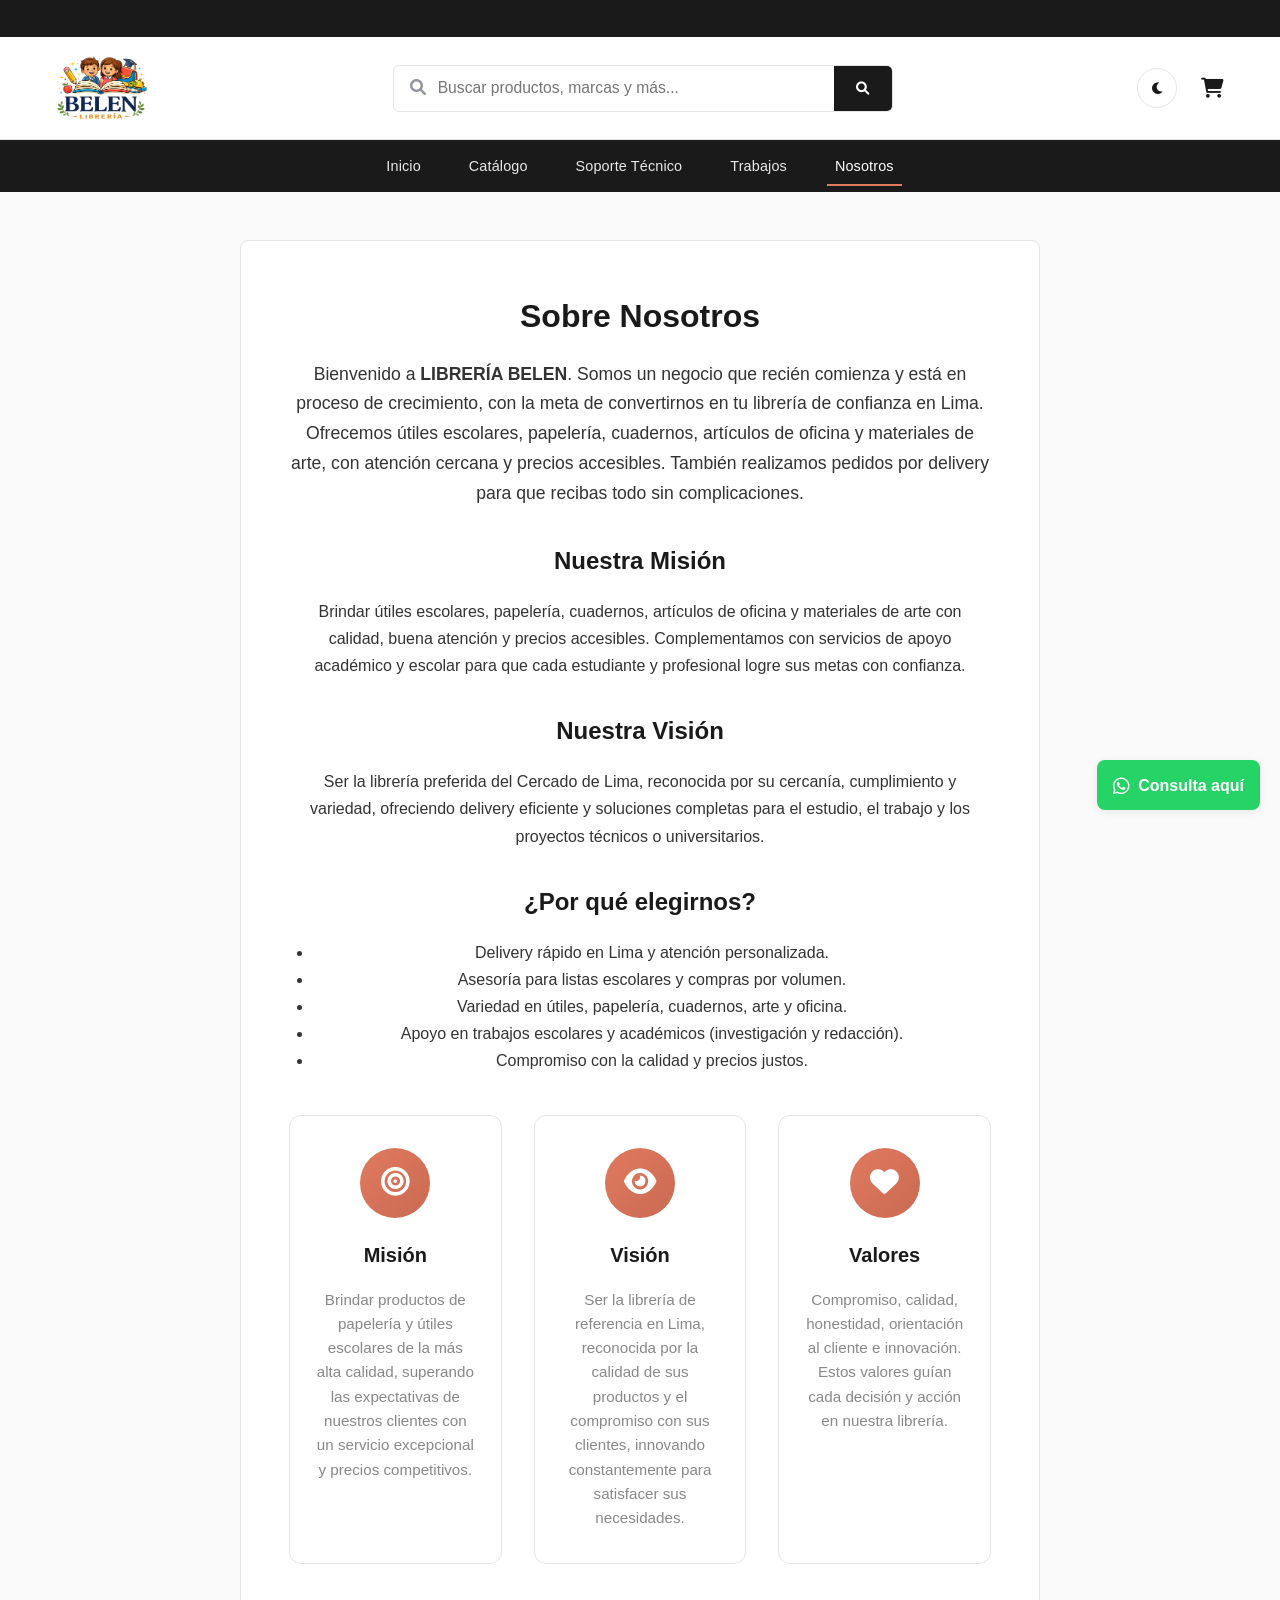
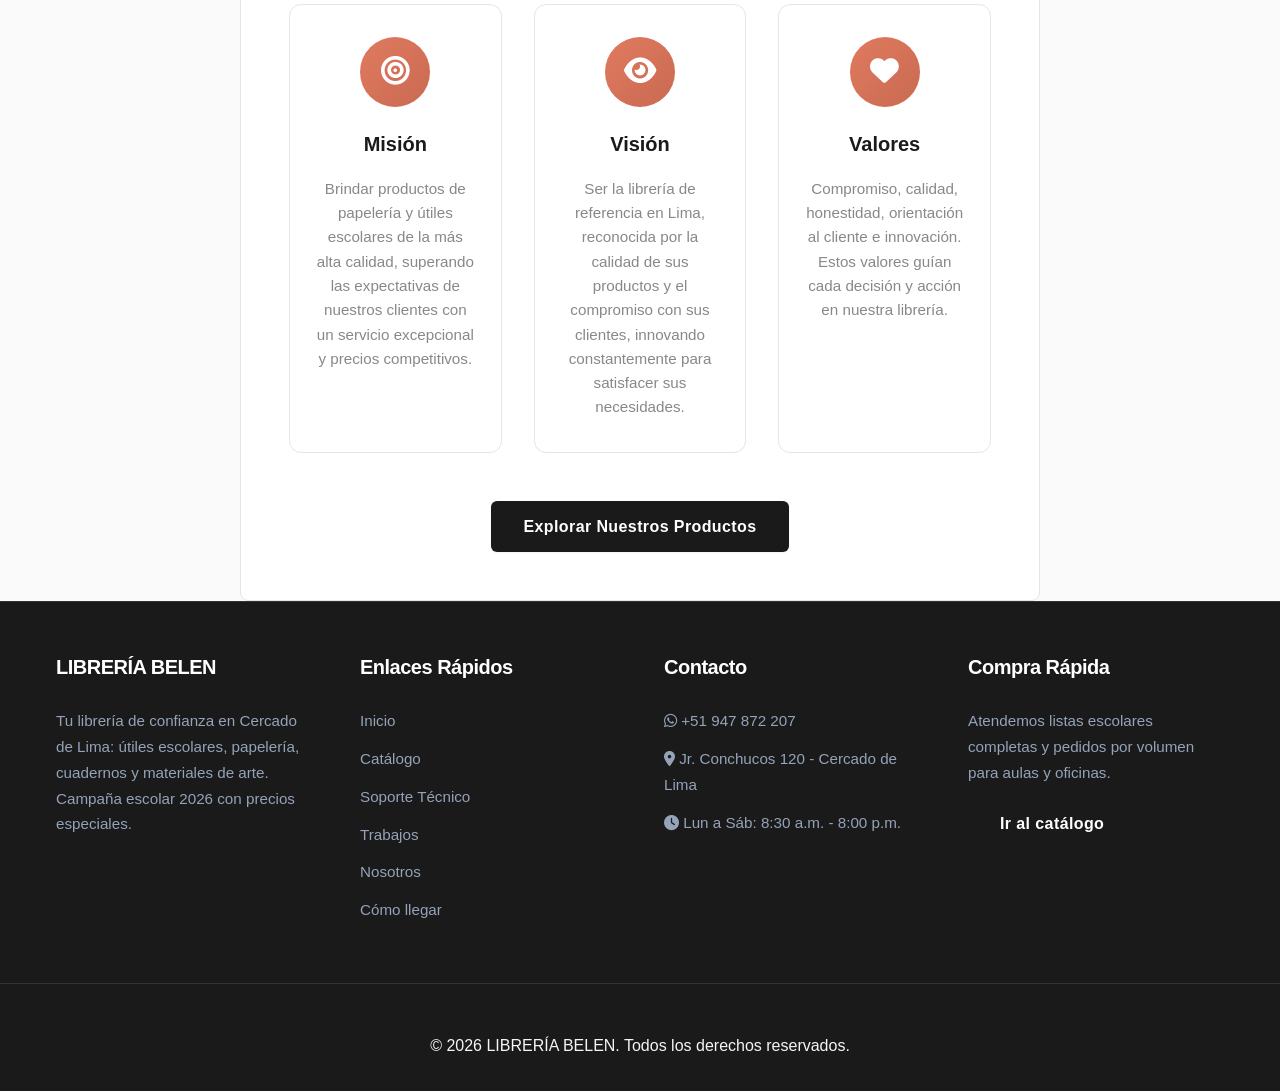
==== commit 4226eaae: "feat: agregar sección de servicios con misión, visión y valores en la página "about"" ====
--- a/about.html
+++ b/about.html
@@ -119,6 +119,68 @@
                 <li>Compromiso con la calidad y precios justos.</li>
             </ul>
 
+            <div class="services-grid" style="margin-top: 40px;">
+                <div class="service-card">
+                    <div class="service-icon"><i class="fas fa-bullseye"></i></div>
+                    <h3 class="service-title">Misión</h3>
+                    <p class="service-desc">
+                        Brindar productos de papelería y útiles escolares de la más alta calidad,
+                        superando las expectativas de nuestros clientes con un servicio excepcional
+                        y precios competitivos.
+                    </p>
+                </div>
+
+                <div class="service-card">
+                    <div class="service-icon"><i class="fas fa-eye"></i></div>
+                    <h3 class="service-title">Visión</h3>
+                    <p class="service-desc">
+                        Ser la librería de referencia en Lima, reconocida por la calidad de sus
+                        productos y el compromiso con sus clientes, innovando constantemente
+                        para satisfacer sus necesidades.
+                    </p>
+                </div>
+
+                <div class="service-card">
+                    <div class="service-icon"><i class="fas fa-heart"></i></div>
+                    <h3 class="service-title">Valores</h3>
+                    <p class="service-desc">
+                        Compromiso, calidad, honestidad, orientación al cliente e innovación.
+                        Estos valores guían cada decisión y acción en nuestra librería.
+                    </p>
+                </div>
+            </div>
+
+            <div class="services-grid" style="margin-top: 40px;">
+                <div class="service-card">
+                    <div class="service-icon"><i class="fas fa-bullseye"></i></div>
+                    <h3 class="service-title">Misión</h3>
+                    <p class="service-desc">
+                        Brindar productos de papelería y útiles escolares de la más alta calidad,
+                        superando las expectativas de nuestros clientes con un servicio excepcional
+                        y precios competitivos.
+                    </p>
+                </div>
+
+                <div class="service-card">
+                    <div class="service-icon"><i class="fas fa-eye"></i></div>
+                    <h3 class="service-title">Visión</h3>
+                    <p class="service-desc">
+                        Ser la librería de referencia en Lima, reconocida por la calidad de sus
+                        productos y el compromiso con sus clientes, innovando constantemente
+                        para satisfacer sus necesidades.
+                    </p>
+                </div>
+
+                <div class="service-card">
+                    <div class="service-icon"><i class="fas fa-heart"></i></div>
+                    <h3 class="service-title">Valores</h3>
+                    <p class="service-desc">
+                        Compromiso, calidad, honestidad, orientación al cliente e innovación.
+                        Estos valores guían cada decisión y acción en nuestra librería.
+                    </p>
+                </div>
+            </div>
+
             <div style="text-align: center; margin-top: var(--spacing-lg);">
                 <a href="catalog.html" class="btn btn-primary">Explorar Nuestros Productos</a>
             </div>
--- a/css/style.css
+++ b/css/style.css
@@ -1013,6 +1013,8 @@
     display: flex;
     gap: var(--spacing-lg);
     margin-top: var(--spacing-lg);
+    justify-content: center;
+    align-items: flex-start;
 }
 
 .sidebar {
@@ -1027,6 +1029,122 @@
     border-radius: 8px;
     margin-top: var(--spacing-lg);
     border: 1px solid var(--border-color);
+    text-align: center;
+    max-width: 800px;
+    margin-left: auto;
+    margin-right: auto;
+}
+
+.services-grid {
+    display: grid;
+    grid-template-columns: repeat(3, 1fr);
+    gap: 2rem;
+    justify-items: center;
+}
+
+.service-card {
+    background: white;
+    border: 1px solid var(--border-color);
+    border-radius: 12px;
+    padding: 2rem 1.5rem;
+    text-align: center;
+    transition: all 0.3s ease;
+    max-width: 100%;
+}
+
+.service-card:hover {
+    transform: translateY(-4px);
+    box-shadow: 0 12px 30px rgba(0, 0, 0, 0.1);
+    border-color: var(--accent-color);
+}
+
+.service-icon {
+    width: 70px;
+    height: 70px;
+    border-radius: 50%;
+    background: linear-gradient(135deg, var(--accent-color), #c96a52);
+    display: flex;
+    align-items: center;
+    justify-content: center;
+    margin: 0 auto 1.25rem;
+    font-size: 1.8rem;
+    color: white;
+}
+
+.service-title {
+    font-size: 1.25rem;
+    font-weight: 700;
+    color: var(--primary-color);
+    margin-bottom: 1rem;
+}
+
+.service-desc {
+    font-size: 0.95rem;
+    color: var(--text-light);
+    line-height: 1.6;
+}
+
+@media (max-width: 768px) {
+    .services-grid {
+        grid-template-columns: 1fr;
+        gap: 1.5rem;
+    }
+}
+
+.services-grid {
+    display: grid;
+    grid-template-columns: repeat(3, 1fr);
+    gap: 2rem;
+    justify-items: center;
+}
+
+.service-card {
+    background: white;
+    border: 1px solid var(--border-color);
+    border-radius: 12px;
+    padding: 2rem 1.5rem;
+    text-align: center;
+    transition: all 0.3s ease;
+    max-width: 100%;
+}
+
+.service-card:hover {
+    transform: translateY(-4px);
+    box-shadow: 0 12px 30px rgba(0, 0, 0, 0.1);
+    border-color: var(--accent-color);
+}
+
+.service-icon {
+    width: 70px;
+    height: 70px;
+    border-radius: 50%;
+    background: linear-gradient(135deg, var(--accent-color), #c96a52);
+    display: flex;
+    align-items: center;
+    justify-content: center;
+    margin: 0 auto 1.25rem;
+    font-size: 1.8rem;
+    color: white;
+}
+
+.service-title {
+    font-size: 1.25rem;
+    font-weight: 700;
+    color: var(--primary-color);
+    margin-bottom: 1rem;
+}
+
+.service-desc {
+    font-size: 0.95rem;
+    color: var(--text-light);
+    line-height: 1.6;
+}
+
+@media (max-width: 768px) {
+    .services-grid {
+        grid-template-columns: 1fr;
+        gap: 1.5rem;
+    }
 }
 
 /* Catalog Effects - Beautiful Animations */
@@ -2046,7 +2164,7 @@
     right: 0;
 }
 
-/* Desplegable de busqueda */
+/* Desplegable de busqueda - Enhanced */
 .search-results-dropdown {
     position: absolute;
     top: 100%;
@@ -2054,13 +2172,25 @@
     width: 100%;
     background: #fff;
     border: 1px solid var(--border-color);
-    border-radius: 8px;
-    box-shadow: var(--shadow-lg);
+    border-radius: 12px;
+    box-shadow: 0 20px 50px rgba(0, 0, 0, 0.15);
     z-index: 1000;
-    max-height: 400px;
+    max-height: 450px;
     overflow-y: auto;
     display: none;
-    margin-top: 8px;
+    margin-top: 12px;
+    animation: searchDropdownSlide 0.3s ease;
+}
+
+@keyframes searchDropdownSlide {
+    from {
+        opacity: 0;
+        transform: translateY(-10px);
+    }
+    to {
+        opacity: 1;
+        transform: translateY(0);
+    }
 }
 
 .search-results-dropdown.active {
@@ -2068,35 +2198,41 @@
 }
 
 .search-section-title {
-    font-size: 0.75rem;
+    font-size: 0.7rem;
     text-transform: uppercase;
-    letter-spacing: 0.08em;
-    color: #6b7280;
-    padding: 0.75rem 1rem 0.25rem;
+    letter-spacing: 0.1em;
+    color: var(--accent-color);
+    font-weight: 700;
+    padding: 0.75rem 1rem 0.5rem;
+    border-bottom: 1px solid #f0f0f0;
+    margin-bottom: 0.25rem;
 }
 
 .search-chips {
     display: flex;
     flex-wrap: wrap;
     gap: 0.5rem;
-    padding: 0 1rem 0.75rem;
+    padding: 0.5rem 1rem 0.75rem;
 }
 
 .search-chip {
     border: 1px solid rgba(15, 23, 42, 0.1);
-    background: #f8fafc;
+    background: linear-gradient(135deg, #f8fafc, #fff);
     color: #1a1a1a;
-    padding: 0.35rem 0.7rem;
-    border-radius: 999px;
+    padding: 0.4rem 0.75rem;
+    border-radius: 20px;
     font-size: 0.8rem;
     cursor: pointer;
-    transition: transform 0.2s, box-shadow 0.2s, background 0.2s;
+    transition: all 0.25s ease;
+    font-weight: 500;
 }
 
 .search-chip:hover {
-    transform: translateY(-1px);
-    background: #fff;
-    box-shadow: 0 6px 14px rgba(15, 23, 42, 0.12);
+    transform: translateY(-2px);
+    background: var(--accent-color);
+    color: white;
+    border-color: var(--accent-color);
+    box-shadow: 0 4px 15px rgba(224, 122, 95, 0.3);
 }
 
 .search-product-chip {
@@ -2110,14 +2246,41 @@
     color: #111827;
 }
 
+/* Search Items - Enhanced */
 .search-item {
     display: flex;
     align-items: center;
     gap: 1rem;
-    padding: 0.85rem 1rem;
+    padding: 0.75rem 1rem;
     cursor: pointer;
-    transition: background 0.2s;
-    border-bottom: 1px solid rgba(15, 23, 42, 0.06);
+    transition: all 0.25s ease;
+    border-bottom: 1px solid #f5f5f5;
+    position: relative;
+    overflow: hidden;
+    animation: searchItemFadeIn 0.3s ease backwards;
+}
+
+@keyframes searchItemFadeIn {
+    from {
+        opacity: 0;
+        transform: translateX(-15px);
+    }
+    to {
+        opacity: 1;
+        transform: translateX(0);
+    }
+}
+
+.search-item::before {
+    content: '';
+    position: absolute;
+    left: 0;
+    top: 0;
+    bottom: 0;
+    width: 3px;
+    background: var(--accent-color);
+    opacity: 0;
+    transition: opacity 0.25s ease;
 }
 
 .search-item:last-child {
@@ -2125,47 +2288,113 @@
 }
 
 .search-item:hover {
-    background: #f8fafc;
+    background: linear-gradient(90deg, rgba(224, 122, 95, 0.08), transparent);
+}
+
+.search-item:hover::before {
+    opacity: 1;
 }
 
 .search-item.active {
-    background: #eef2ff;
-}
-
+    background: linear-gradient(90deg, rgba(224, 122, 95, 0.12), transparent);
+}
+
+.search-item.active::before {
+    opacity: 1;
+}
+
+/* Image - Enhanced */
 .search-item img {
-    width: 48px;
-    height: 48px;
+    width: 56px;
+    height: 56px;
     object-fit: cover;
-    border-radius: 10px;
-    box-shadow: 0 6px 12px rgba(15, 23, 42, 0.12);
+    border-radius: 12px;
+    box-shadow: 0 4px 15px rgba(0, 0, 0, 0.1);
+    transition: transform 0.3s ease;
+    flex-shrink: 0;
+}
+
+.search-item:hover img {
+    transform: scale(1.1) rotate(2deg);
+    box-shadow: 0 6px 20px rgba(0, 0, 0, 0.15);
+}
+
+.search-item-info {
+    flex: 1;
+    min-width: 0;
 }
 
 .search-item-info h4 {
-    font-size: 0.95rem;
-    margin-bottom: 0.1rem;
+    font-size: 0.9rem;
+    margin-bottom: 0.2rem;
     color: var(--text-color);
+    font-weight: 600;
+    line-height: 1.3;
+    white-space: nowrap;
+    overflow: hidden;
+    text-overflow: ellipsis;
 }
 
 .search-item-info p {
-    font-size: 0.8rem;
+    font-size: 0.75rem;
     color: var(--text-light);
     margin: 0;
-}
-
-.search-mark {
-    background: rgba(176, 138, 74, 0.22);
-    color: inherit;
-    border-radius: 4px;
-    padding: 0 0.18em;
-    box-decoration-break: clone;
-    -webkit-box-decoration-break: clone;
-}
-
+    text-transform: capitalize;
+}
+
+/* Price Tag */
 .search-item-price {
     margin-left: auto;
     font-weight: 700;
-    color: #111827;
-    font-size: 0.9rem;
+    color: var(--accent-color);
+    font-size: 1rem;
+    padding: 0.35rem 0.75rem;
+    background: rgba(224, 122, 95, 0.1);
+    border-radius: 8px;
+    white-space: nowrap;
+}
+
+/* Highlight matches */
+.search-mark {
+    background: rgba(224, 122, 95, 0.25);
+    color: var(--accent-color);
+    border-radius: 4px;
+    padding: 0 0.2em;
+    font-weight: 600;
+    box-decoration-break: clone;
+    -webkit-box-decoration-break: clone;
+}
+
+/* Empty state */
+.search-empty {
+    padding: 2rem;
+    text-align: center;
+    color: var(--text-light);
+}
+
+.search-empty i {
+    font-size: 2.5rem;
+    margin-bottom: 0.75rem;
+    opacity: 0.3;
+}
+
+/* Scrollbar */
+.search-results-dropdown::-webkit-scrollbar {
+    width: 6px;
+}
+
+.search-results-dropdown::-webkit-scrollbar-track {
+    background: #f5f5f5;
+    border-radius: 3px;
+}
+
+.search-results-dropdown::-webkit-scrollbar-thumb {
+    background: #ccc;
+    border-radius: 3px;
+}
+
+.search-results-dropdown::-webkit-scrollbar-thumb:hover {
+    background: var(--accent-color);
 }
 
 /* Boton flotante de WhatsApp */
@@ -2334,9 +2563,10 @@
     display: flex;
     flex-direction: column;
     margin: 0;
-    width: min(94vw, 620px, calc(100dvh - 7.5rem));
-    max-height: calc(100dvh - 2.4rem - env(safe-area-inset-top) - env(safe-area-inset-bottom));
-    padding: 0.65rem;
+    width: min(95vw, 900px);
+    max-width: 900px;
+    max-height: calc(100dvh - 4rem);
+    padding: 1rem;
     border: 1px solid rgba(15, 23, 42, 0.18);
     border-radius: 18px;
     background: linear-gradient(165deg, #f8fafc 0%, #eef2ff 100%);
@@ -2416,7 +2646,7 @@
     display: block;
     width: 100%;
     height: auto;
-    max-height: min(74dvh, 760px);
+    max-height: min(70vh, 600px);
     border-radius: 12px;
     box-shadow: 0 8px 24px rgba(15, 23, 42, 0.22);
     background: #ffffff;
@@ -5303,6 +5533,15 @@
         display: inline-flex;
     }
 
+    .product-grid {
+        grid-template-columns: repeat(2, 1fr);
+        gap: var(--spacing-sm);
+    }
+
+    .product-card {
+        padding: 1rem;
+    }
+
     .sidebar {
         position: fixed;
         top: 0;
@@ -6631,6 +6870,287 @@
     background: #0f1a31;
     border-color: rgba(71, 85, 105, 0.7);
     color: #e2e8f0;
+}
+
+/* Enmicados Section - Index Page (matching support-tech-section style) */
+.enmicados-section {
+    margin: var(--spacing-lg) 0;
+}
+
+.enmicados-section .support-tech-shell {
+    border: 1px solid var(--border-color);
+    border-radius: 12px;
+    background: #fff;
+    padding: 1.5rem;
+    box-shadow: var(--shadow-sm);
+}
+
+.enmicados-layout {
+    display: flex;
+    flex-wrap: wrap;
+    gap: 2rem;
+    align-items: flex-start;
+}
+
+.enmicados-copy {
+    flex: 1 1 280px;
+}
+
+.enmicados-section .support-tech-badge {
+    display: inline-flex;
+    align-items: center;
+    border-radius: 4px;
+    background: linear-gradient(135deg, #e07a5f, #c96a52);
+    color: white;
+    font-size: 0.72rem;
+    font-weight: 700;
+    letter-spacing: 0.04em;
+    text-transform: uppercase;
+    padding: 0.34rem 0.72rem;
+    margin-bottom: 0.6rem;
+}
+
+.enmicados-section h2 {
+    margin-bottom: 0.75rem;
+}
+
+.enmicados-description {
+    color: #666;
+    margin-bottom: 1.25rem;
+    font-size: 1rem;
+}
+
+.enmicados-section .support-tech-stats {
+    display: flex;
+    flex-wrap: wrap;
+    gap: 1rem;
+    margin-bottom: 1.5rem;
+}
+
+.enmicados-section .support-tech-stats span {
+    font-size: 0.85rem;
+    color: var(--text-color);
+    display: flex;
+    align-items: center;
+    gap: 0.4rem;
+}
+
+.enmicados-section .support-tech-stats i {
+    color: var(--accent-color);
+}
+
+/* Price Grid */
+.enmicados-pricing-grid {
+    display: grid;
+    grid-template-columns: repeat(4, 1fr);
+    gap: 1rem;
+    margin-bottom: 1.5rem;
+}
+
+.price-box-item {
+    background: #fafafa;
+    border-radius: 8px;
+    padding: 1rem;
+    display: flex;
+    flex-direction: column;
+    align-items: center;
+    gap: 0.35rem;
+    border: 1px solid var(--border-color);
+    transition: all 0.3s ease;
+}
+
+.price-box-item:hover {
+    border-color: var(--accent-color);
+    transform: translateY(-2px);
+    box-shadow: var(--shadow-sm);
+}
+
+.price-box-label {
+    font-size: 0.85rem;
+    font-weight: 600;
+    color: var(--text-color);
+}
+
+.price-box-value {
+    font-size: 1.25rem;
+    font-weight: 700;
+    color: var(--accent-color);
+}
+
+.enmicados-cta {
+    display: inline-flex;
+    align-items: center;
+    gap: 0.5rem;
+    background: #25d366;
+    border-color: #25d366;
+}
+
+.enmicados-cta:hover {
+    background: #1faa52;
+    border-color: #1faa52;
+}
+
+.enmicados-note-inline {
+    font-size: 0.85rem;
+    color: #888;
+    margin-top: 0.75rem;
+}
+
+/* Fallback icon */
+.enmicados-icon-fallback {
+    display: none;
+    width: 120px;
+    height: 120px;
+    background: linear-gradient(135deg, #e07a5f, #c96a52);
+    border-radius: 50%;
+    align-items: center;
+    justify-content: center;
+    margin: 0 auto;
+}
+
+.enmicados-icon-fallback i {
+    font-size: 3rem;
+    color: white;
+}
+
+/* Responsive */
+@media (max-width: 768px) {
+    .enmicados-layout {
+        gap: 1.25rem;
+    }
+
+    .enmicados-pricing-grid {
+        grid-template-columns: repeat(2, 1fr);
+    }
+    
+    .enmicados-section .support-tech-stats {
+        flex-direction: column;
+        gap: 0.5rem;
+    }
+    
+    .enmicados-section .support-tech-top {
+        flex-direction: column;
+    }
+    
+    .enmicados-section .support-tech-visual {
+        order: -1;
+        margin-bottom: 1.5rem;
+    }
+}
+
+@media (max-width: 480px) {
+    .price-box-item {
+        padding: 0.75rem;
+    }
+    
+    .price-box-value {
+        font-size: 1.1rem;
+    }
+
+    .enmicados-cta {
+        width: 100%;
+        justify-content: center;
+    }
+}
+
+/* Enmicados Modal */
+.enmicados-content {
+    width: min(95vw, 500px);
+    max-width: 500px;
+    text-align: center;
+    padding: 2rem;
+}
+
+.enmicados-header {
+    margin-bottom: 1.5rem;
+}
+
+.enmicados-badge {
+    display: inline-block;
+    background: linear-gradient(135deg, #e07a5f, #c96a52);
+    color: white;
+    font-size: 0.75rem;
+    font-weight: 700;
+    padding: 0.35rem 0.75rem;
+    border-radius: 20px;
+    text-transform: uppercase;
+    letter-spacing: 0.05em;
+    margin-bottom: 0.75rem;
+}
+
+.enmicados-content h2 {
+    font-size: 1.75rem;
+    color: var(--primary-color);
+    margin-bottom: 0.5rem;
+    font-weight: 700;
+}
+
+.enmicados-subtitle {
+    color: var(--text-light);
+    font-size: 1rem;
+}
+
+.enmicados-pricing {
+    display: flex;
+    flex-direction: column;
+    gap: 0.75rem;
+    margin-bottom: 1.5rem;
+    padding: 1.25rem;
+    background: #fafafa;
+    border-radius: 12px;
+}
+
+.enmicados-price-item {
+    display: flex;
+    justify-content: space-between;
+    align-items: center;
+    padding: 0.5rem 0;
+    border-bottom: 1px solid #eee;
+}
+
+.enmicados-price-item:last-child {
+    border-bottom: none;
+}
+
+.enmicados-format {
+    font-weight: 600;
+    color: var(--text-color);
+    font-size: 1rem;
+}
+
+.enmicados-price {
+    font-weight: 700;
+    color: var(--accent-color);
+    font-size: 1.1rem;
+}
+
+.enmicados-note {
+    font-size: 0.85rem;
+    color: var(--text-light);
+    margin-bottom: 1.25rem;
+}
+
+.enmicados-content .entry-announcement-cta {
+    display: flex;
+    align-items: center;
+    justify-content: center;
+    gap: 0.5rem;
+    width: 100%;
+    padding: 1rem;
+    font-size: 1rem;
+    font-weight: 600;
+    background: linear-gradient(135deg, #25D366, #20bd5a);
+    border: none;
+    border-radius: 10px;
+    color: white;
+    text-decoration: none;
+    transition: all 0.3s ease;
+}
+
+.enmicados-content .entry-announcement-cta:hover {
+    background: linear-gradient(135deg, #20bd5a, #25D366);
+    transform: translateY(-2px);
+    box-shadow: 0 6px 20px rgba(37, 211, 102, 0.4);
 }
 
 /* Support Announcement Modal - Fullscreen */
@@ -6916,6 +7436,22 @@
     border-left: 4px solid var(--accent-color);
 }
 
+@media (max-width: 480px) {
+    .toast-container {
+        top: auto;
+        right: 12px;
+        bottom: calc(84px + env(safe-area-inset-bottom));
+        left: 12px;
+    }
+
+    .toast {
+        min-width: 0;
+        width: 100%;
+        max-width: none;
+        padding: 0.9rem 1rem;
+    }
+}
+
 @keyframes toastSlideIn {
     from {
         opacity: 0;
@@ -7504,3 +8040,76 @@
         animation: none !important;
     }
 }
+
+/* Catalog page: disable visual effects and animations for maximum mobile stability */
+.catalog-page-body *,
+.catalog-page-body *::before,
+.catalog-page-body *::after {
+    animation: none !important;
+    transition: none !important;
+}
+
+.catalog-page-body .reveal-on-scroll,
+.catalog-page-body .reveal-on-scroll.is-visible,
+.catalog-page-body .reveal-on-scroll.reveal-left,
+.catalog-page-body .reveal-on-scroll.reveal-left.is-visible,
+.catalog-page-body .reveal-on-scroll.reveal-right,
+.catalog-page-body .reveal-on-scroll.reveal-right.is-visible,
+.catalog-page-body .reveal-on-scroll.reveal-scale,
+.catalog-page-body .reveal-on-scroll.reveal-scale.is-visible,
+.catalog-page-body .reveal-on-scroll .product-card,
+.catalog-page-body .reveal-on-scroll.is-visible .product-card {
+    opacity: 1 !important;
+    transform: none !important;
+}
+
+.catalog-page-body .product-card,
+.catalog-page-body .product-card:hover,
+.catalog-page-body .filter-group,
+.catalog-page-body .filter-group:hover,
+.catalog-page-body .pagination-btn,
+.catalog-page-body .pagination-btn:hover:not(:disabled),
+.catalog-page-body .pagination-btn.active,
+.catalog-page-body .catalog-sort,
+.catalog-page-body .catalog-sort:hover,
+.catalog-page-body .catalog-sort:focus,
+.catalog-page-body .filter-chip,
+.catalog-page-body .filter-chip:hover,
+.catalog-page-body .btn-cart,
+.catalog-page-body .btn-cart:hover,
+.catalog-page-body .btn-buy,
+.catalog-page-body .btn-buy:hover,
+.catalog-page-body .btn-whatsapp-product,
+.catalog-page-body .btn-whatsapp-product:hover,
+.catalog-page-body .favorite-btn,
+.catalog-page-body .favorite-btn:hover,
+.catalog-page-body #mobile-filter-toggle,
+.catalog-page-body #mobile-filter-toggle:hover {
+    transform: none !important;
+    box-shadow: none !important;
+}
+
+.catalog-page-body .product-card::before,
+.catalog-page-body .product-image::after {
+    opacity: 0 !important;
+    transform: none !important;
+}
+
+.catalog-page-body .product-image img,
+.catalog-page-body .product-card:hover .product-image img {
+    transform: none !important;
+}
+
+.catalog-page-body .product-title,
+.catalog-page-body .product-card:hover .product-title,
+.catalog-page-body .product-price,
+.catalog-page-body .product-card:hover .product-price {
+    color: inherit !important;
+    transform: none !important;
+}
+
+.catalog-page-body .product-actions,
+.catalog-page-body .product-card:hover .product-actions {
+    opacity: 1 !important;
+    transform: none !important;
+}
